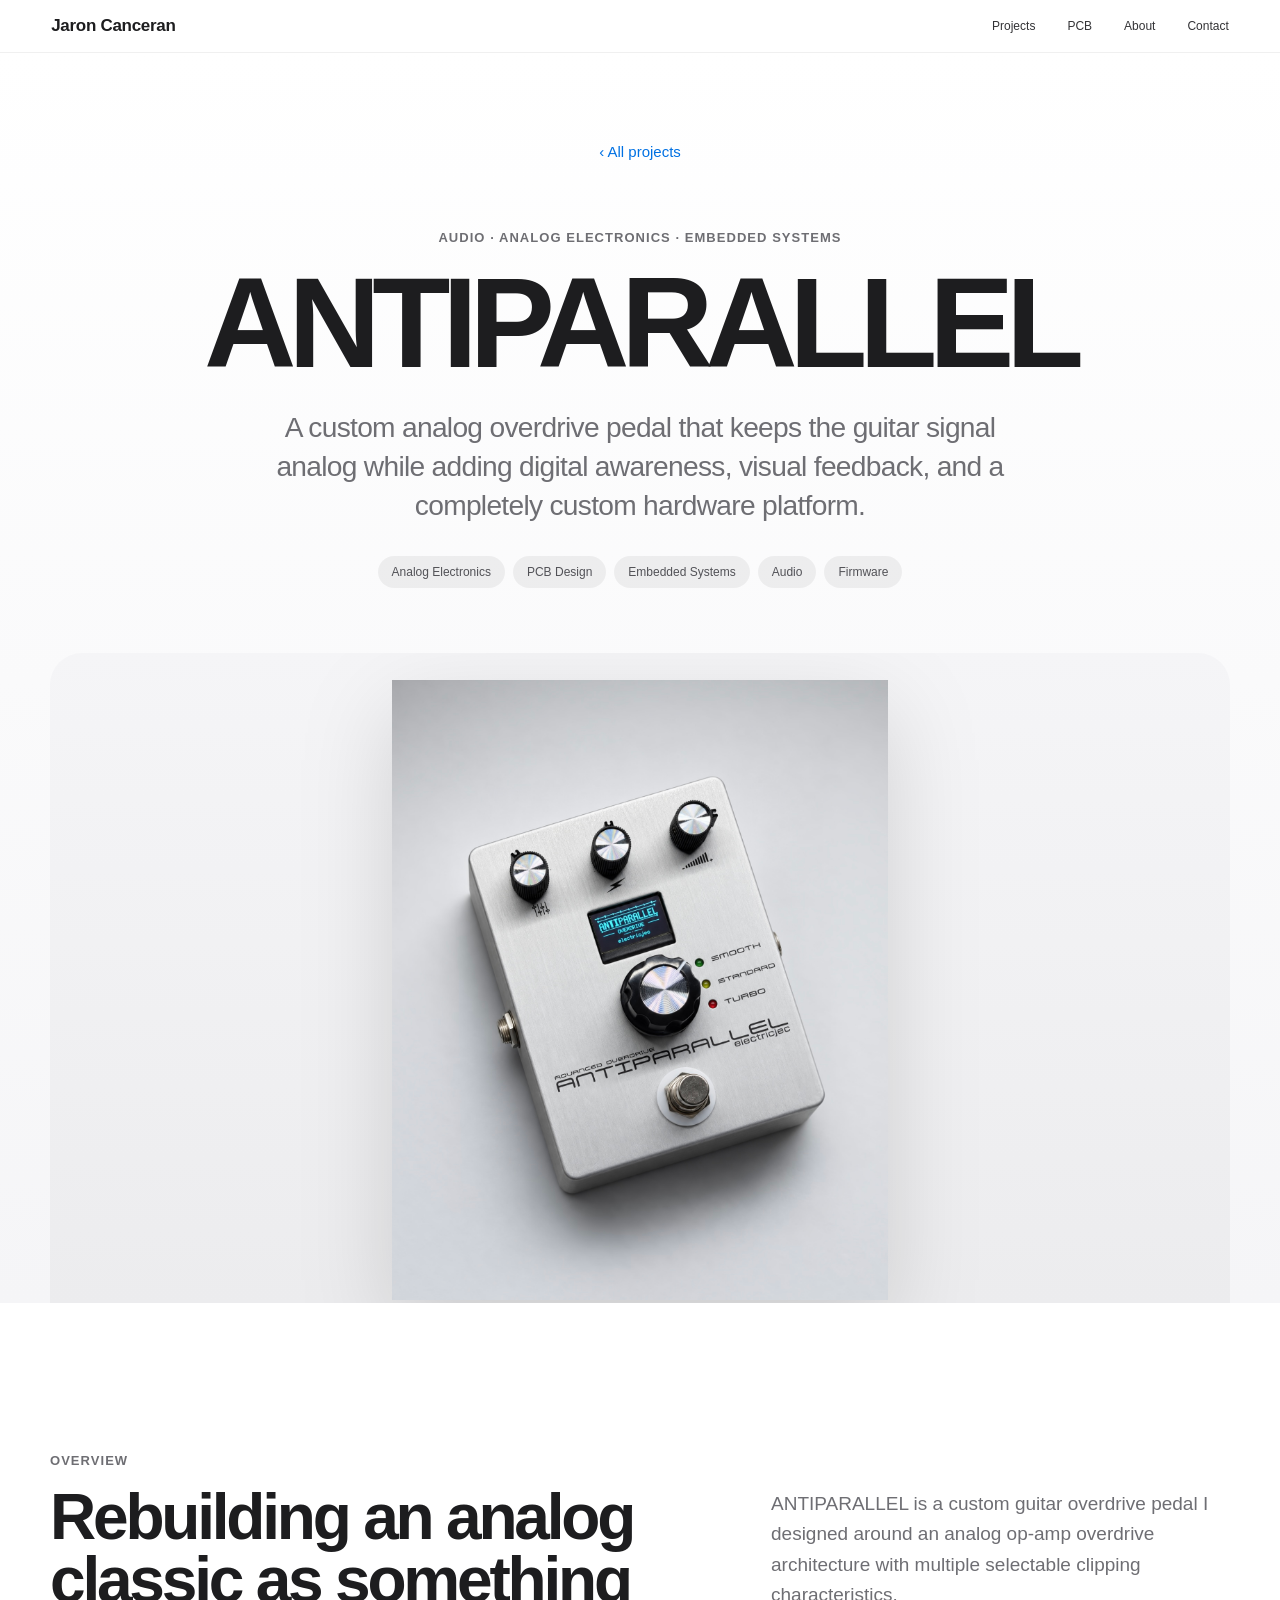
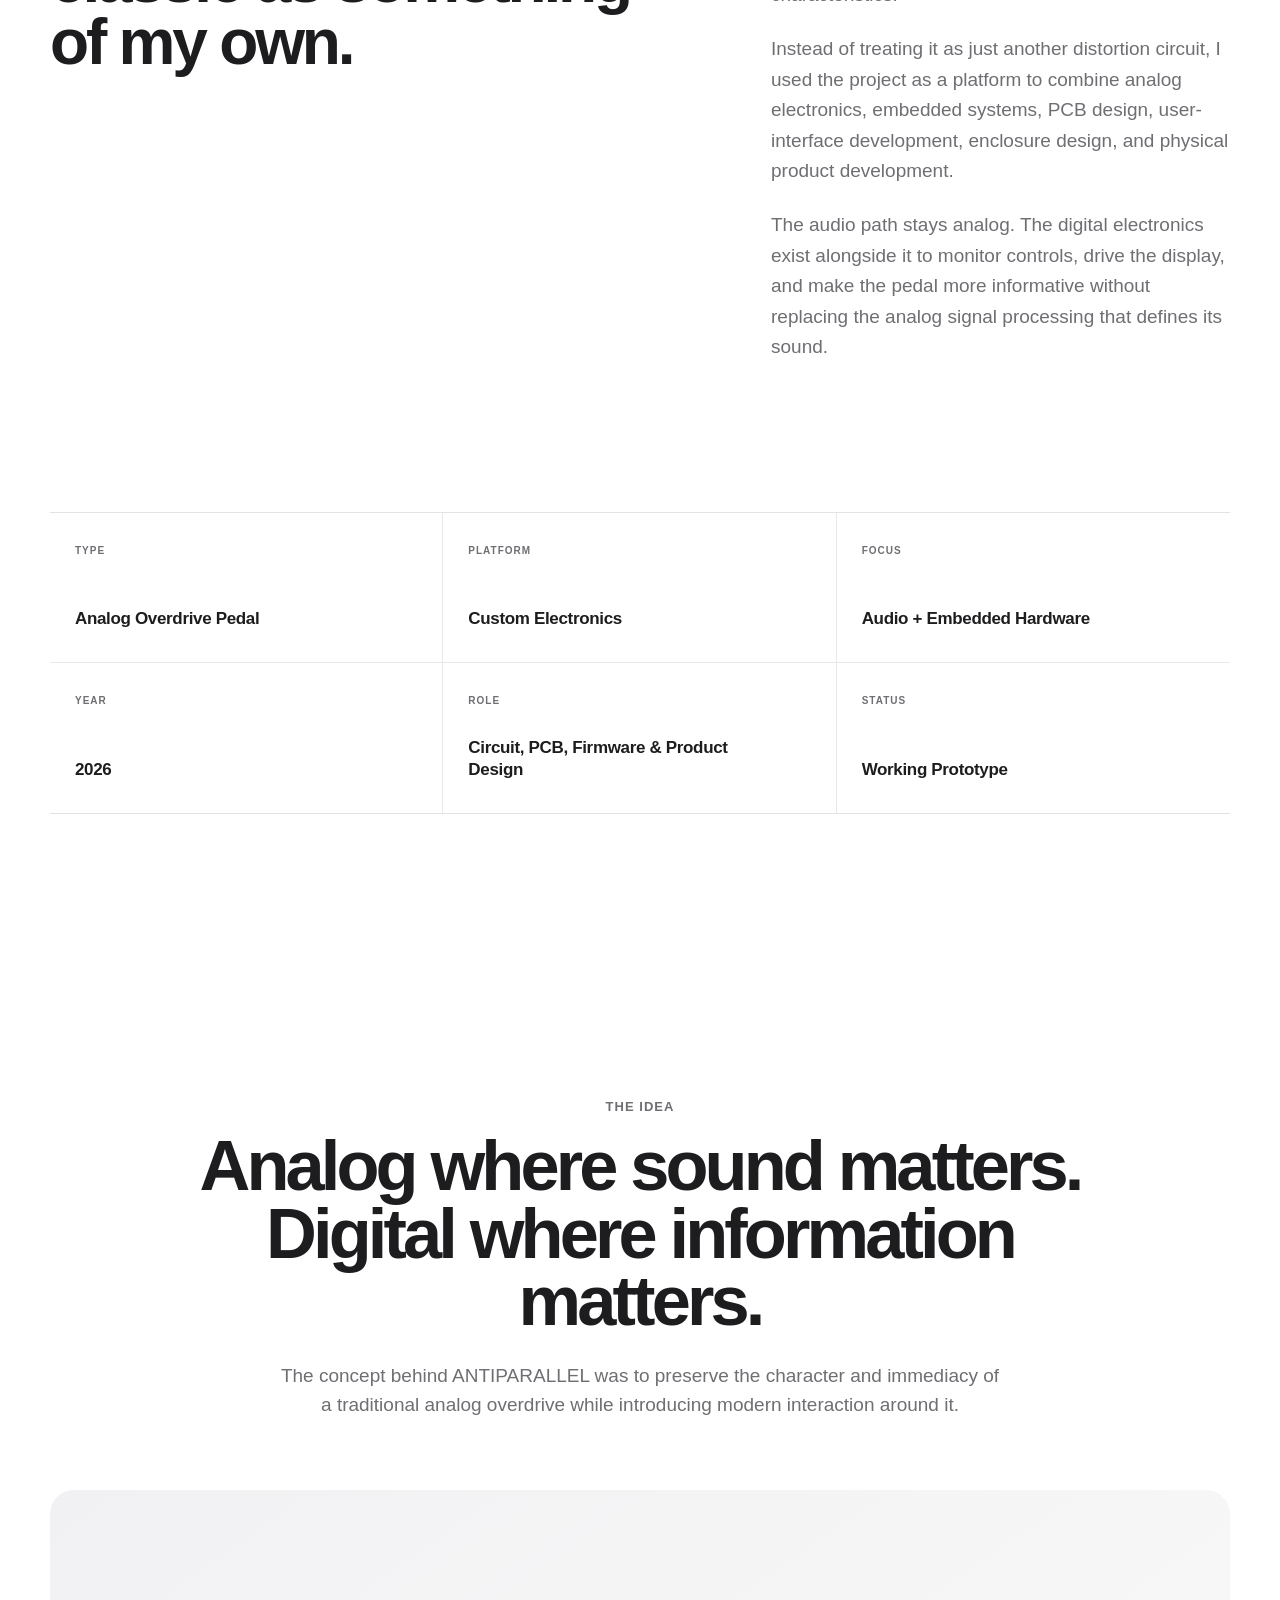
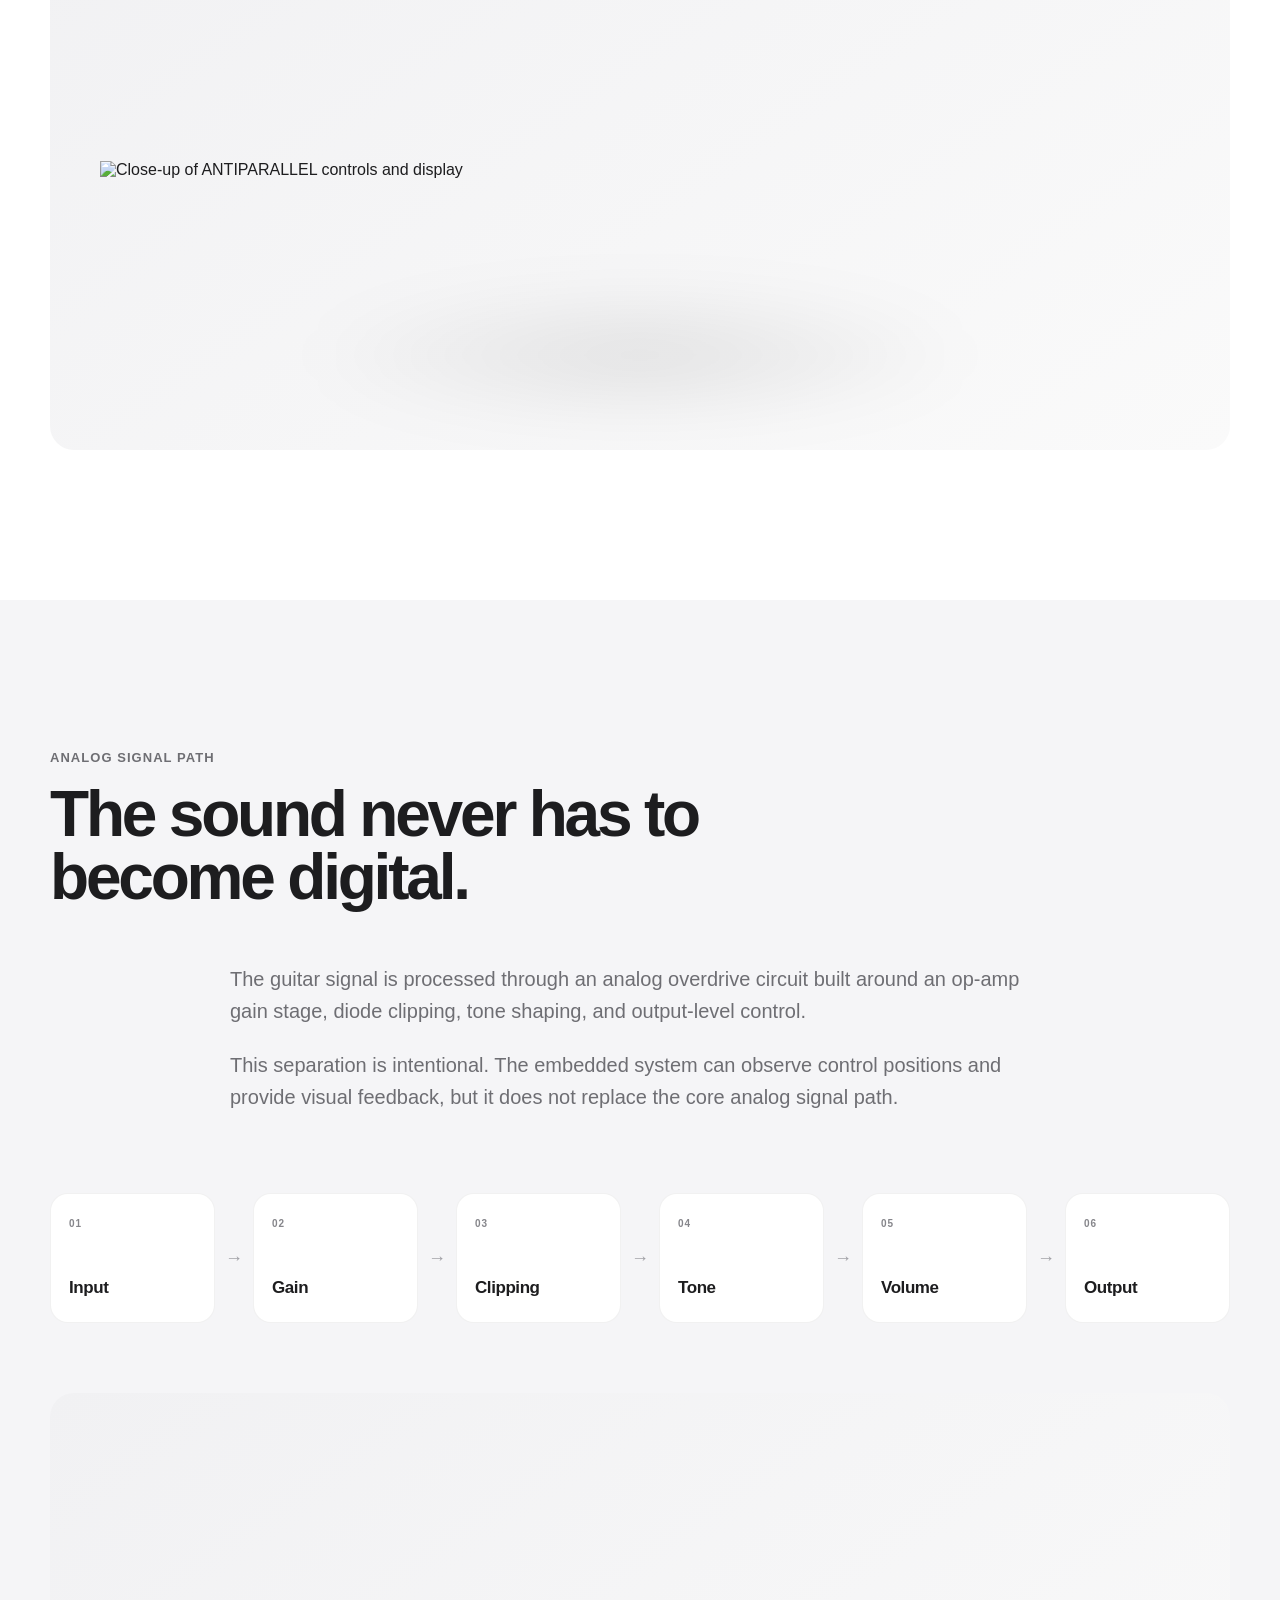
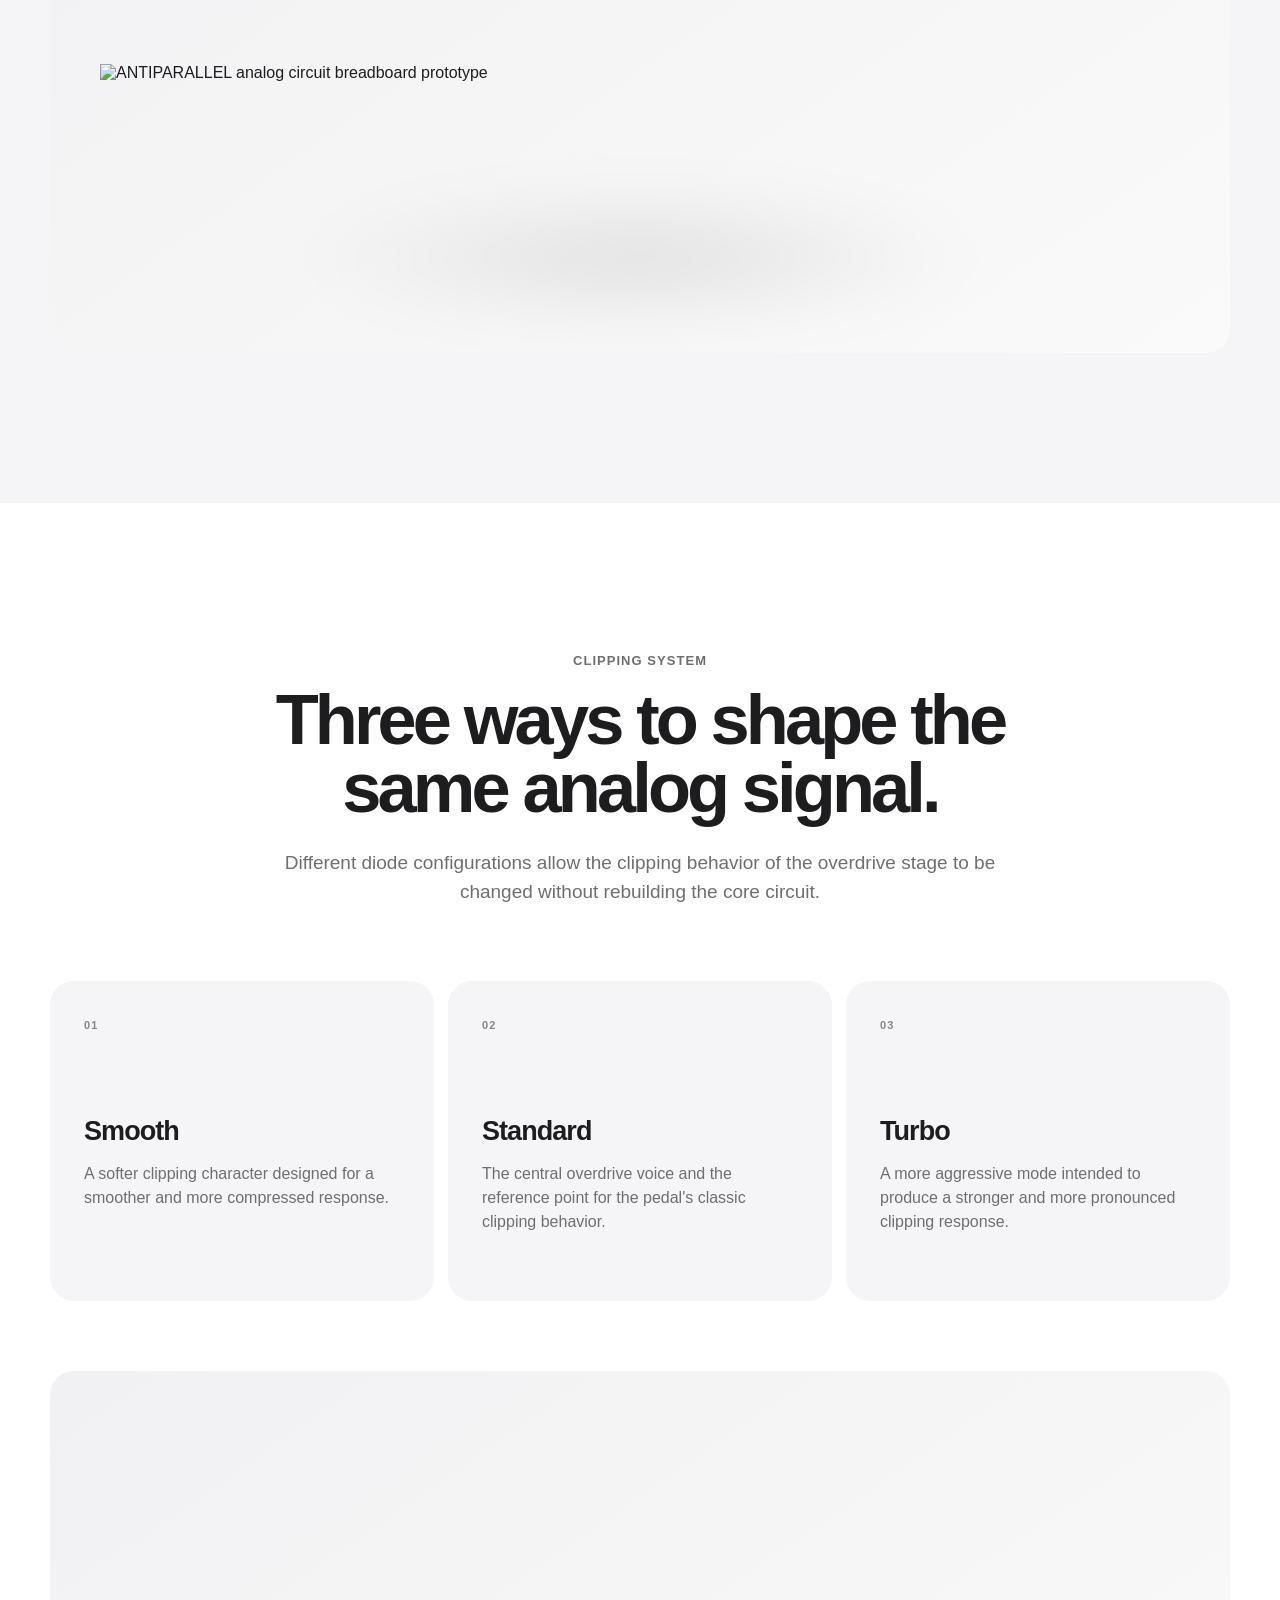
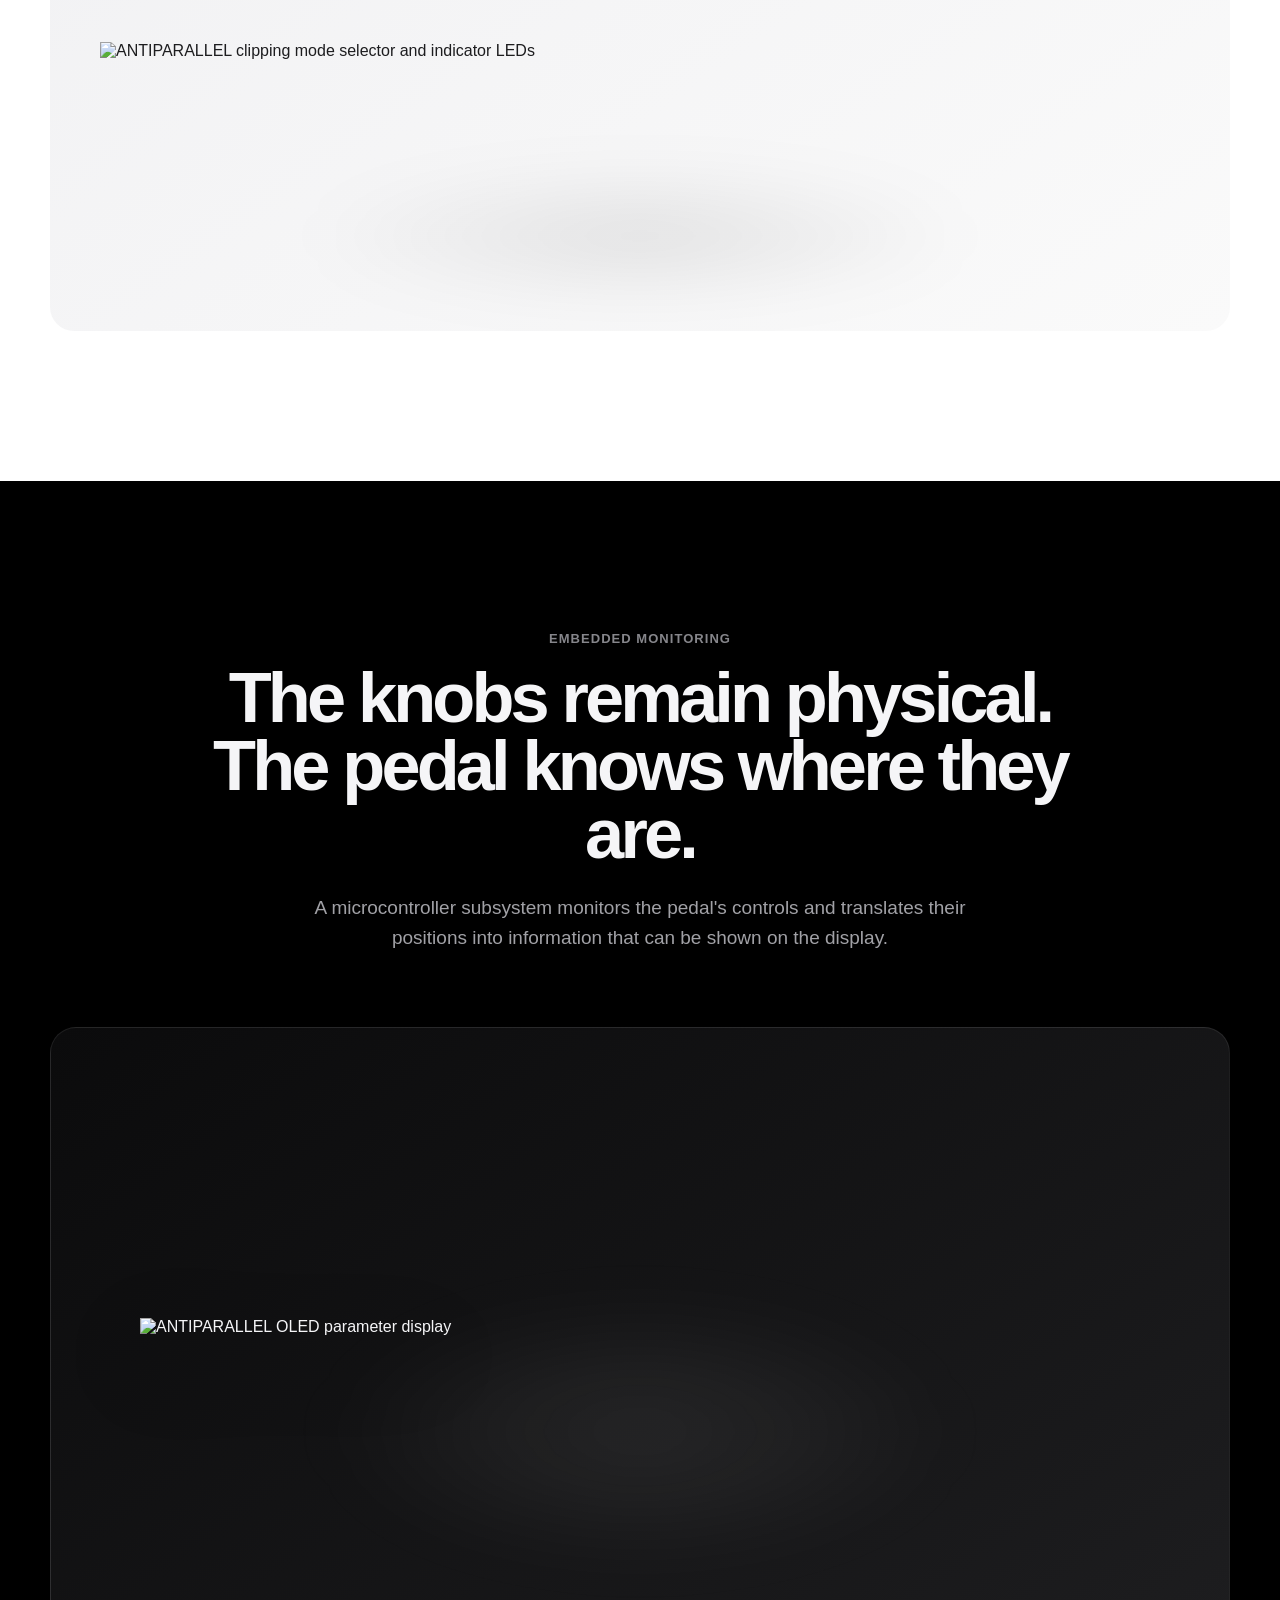
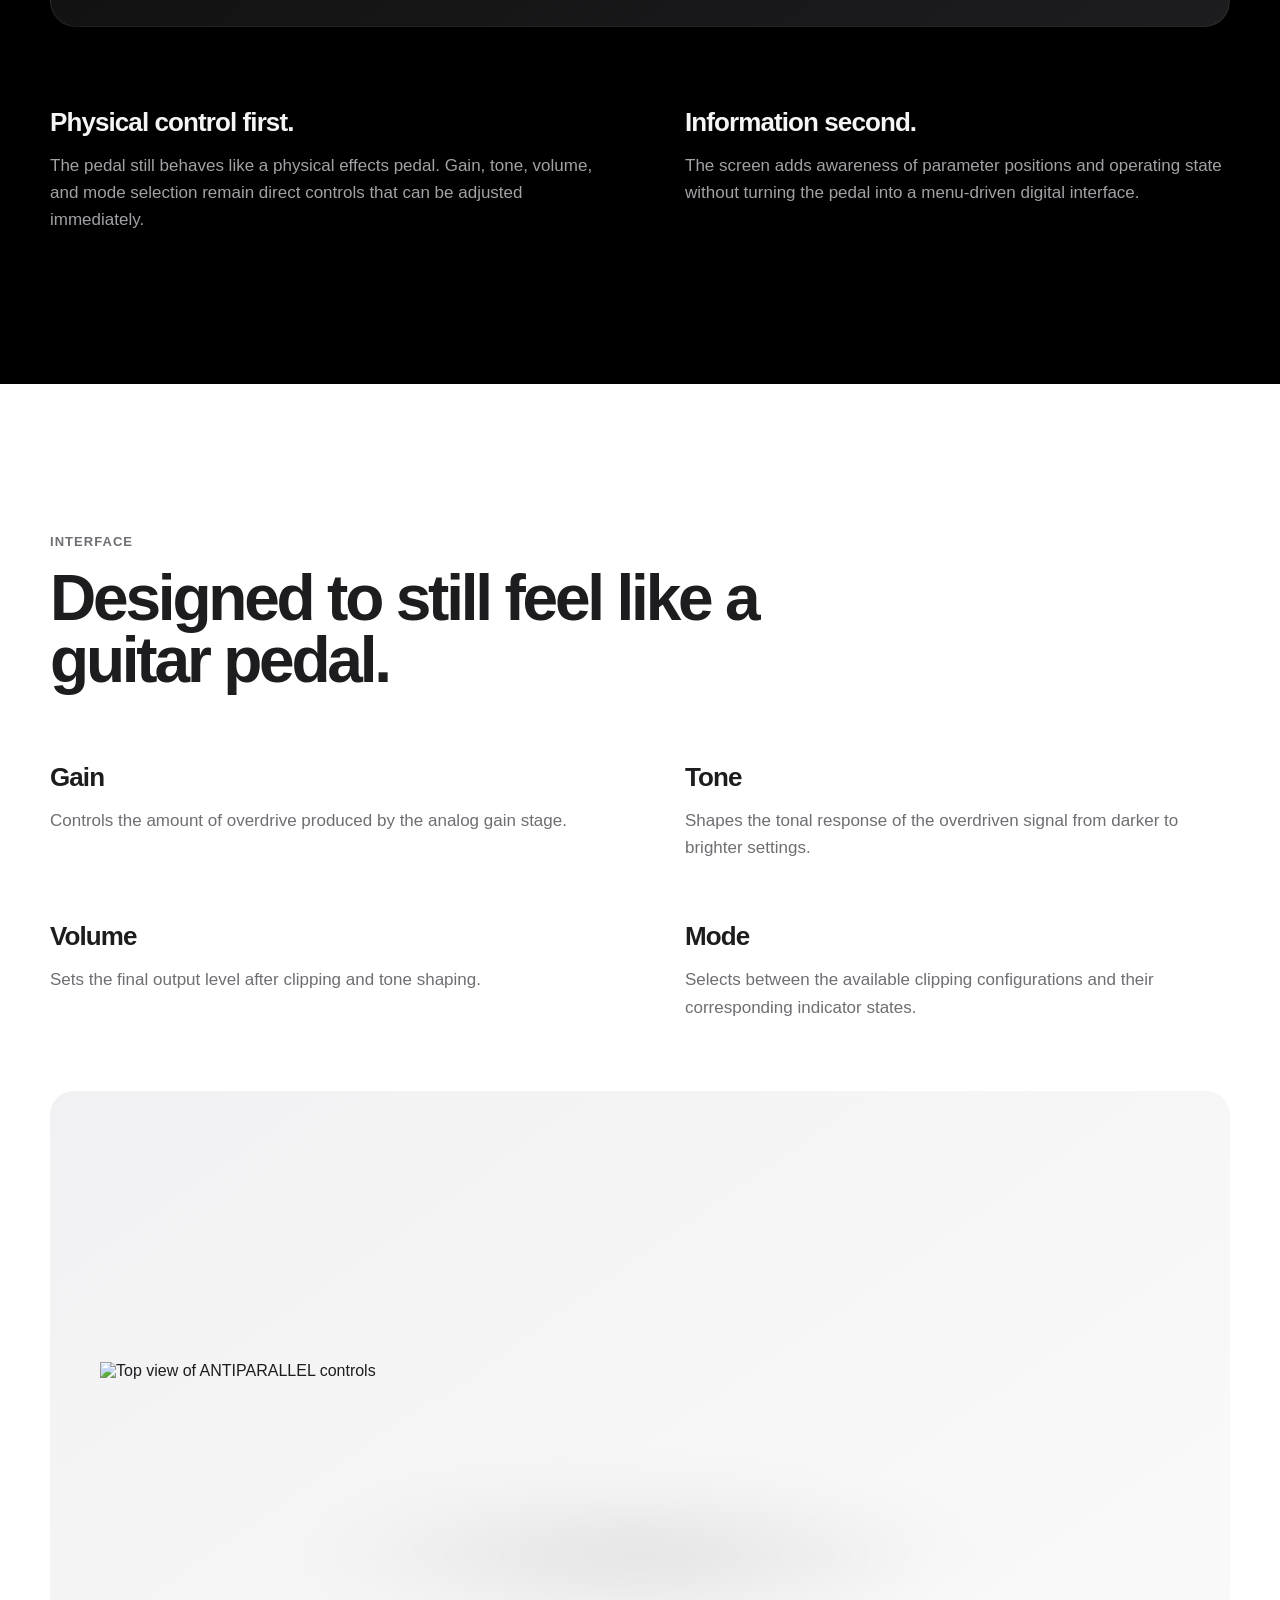
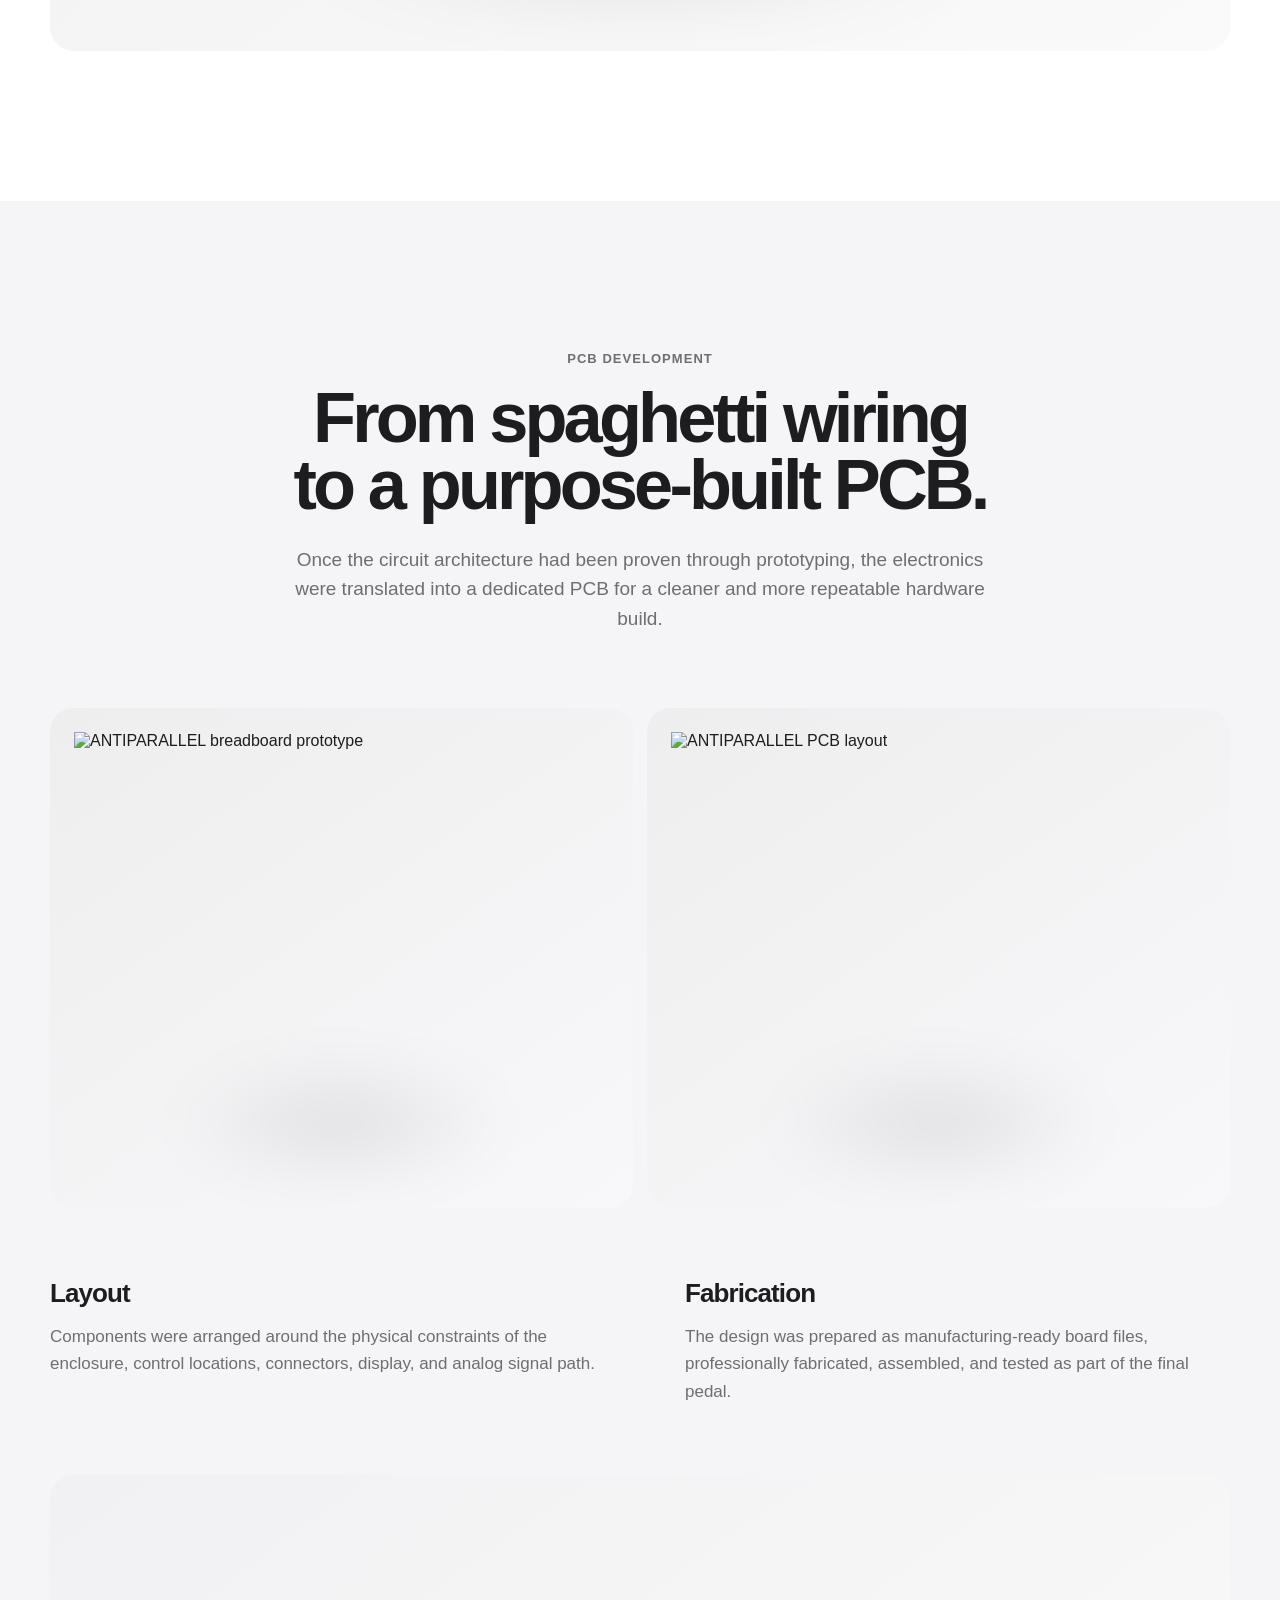
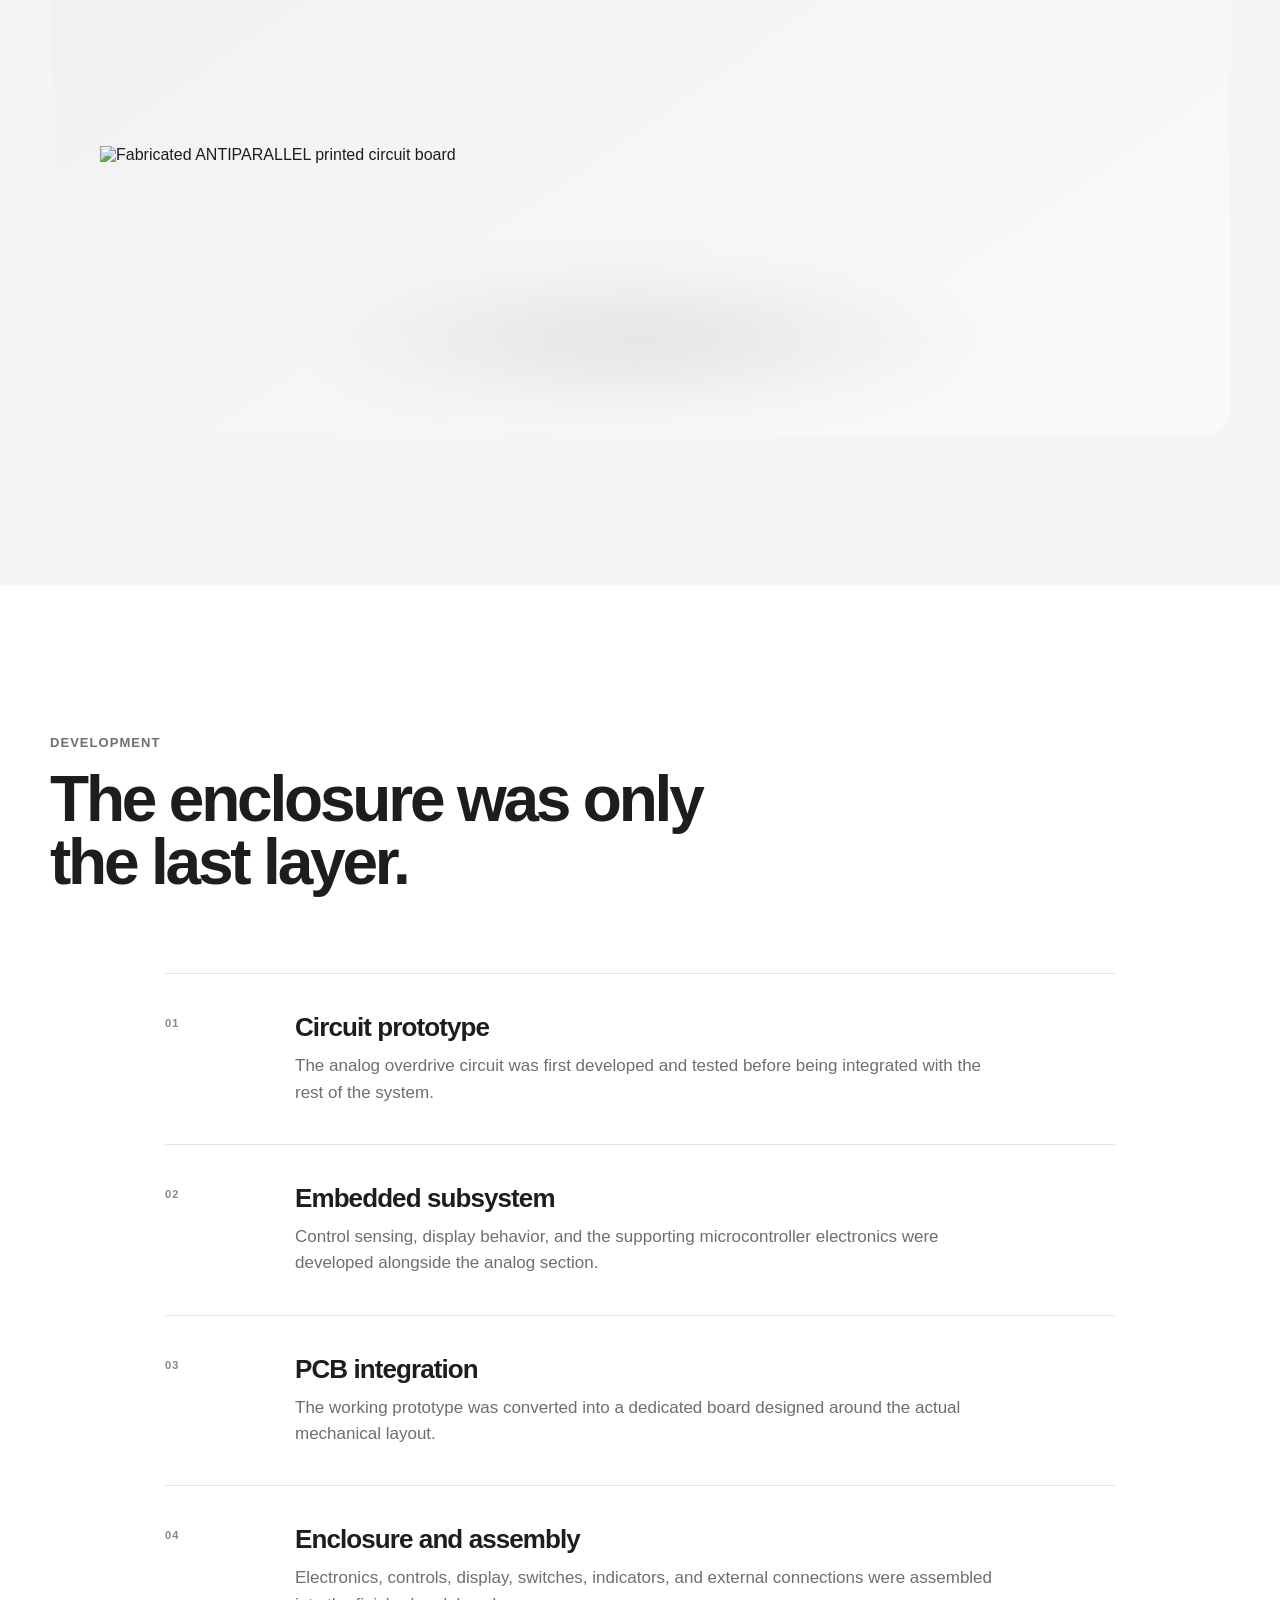
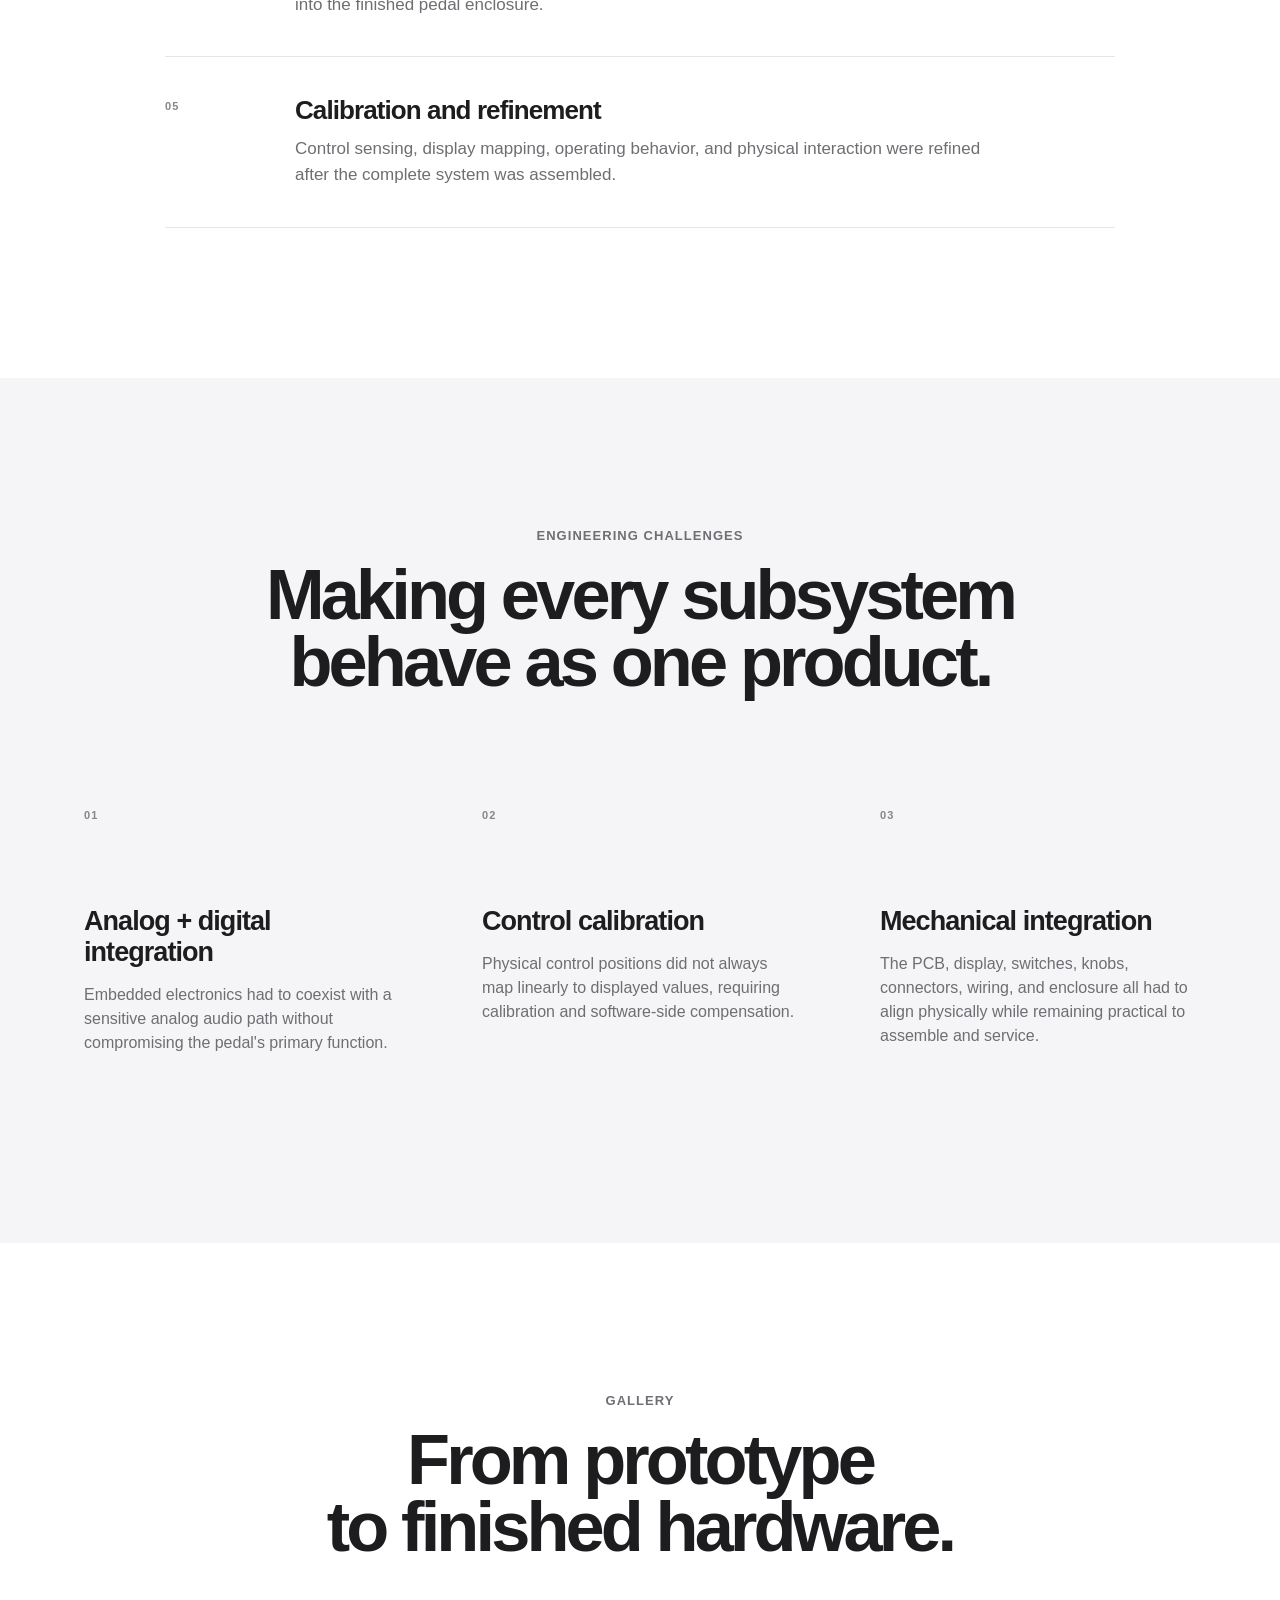
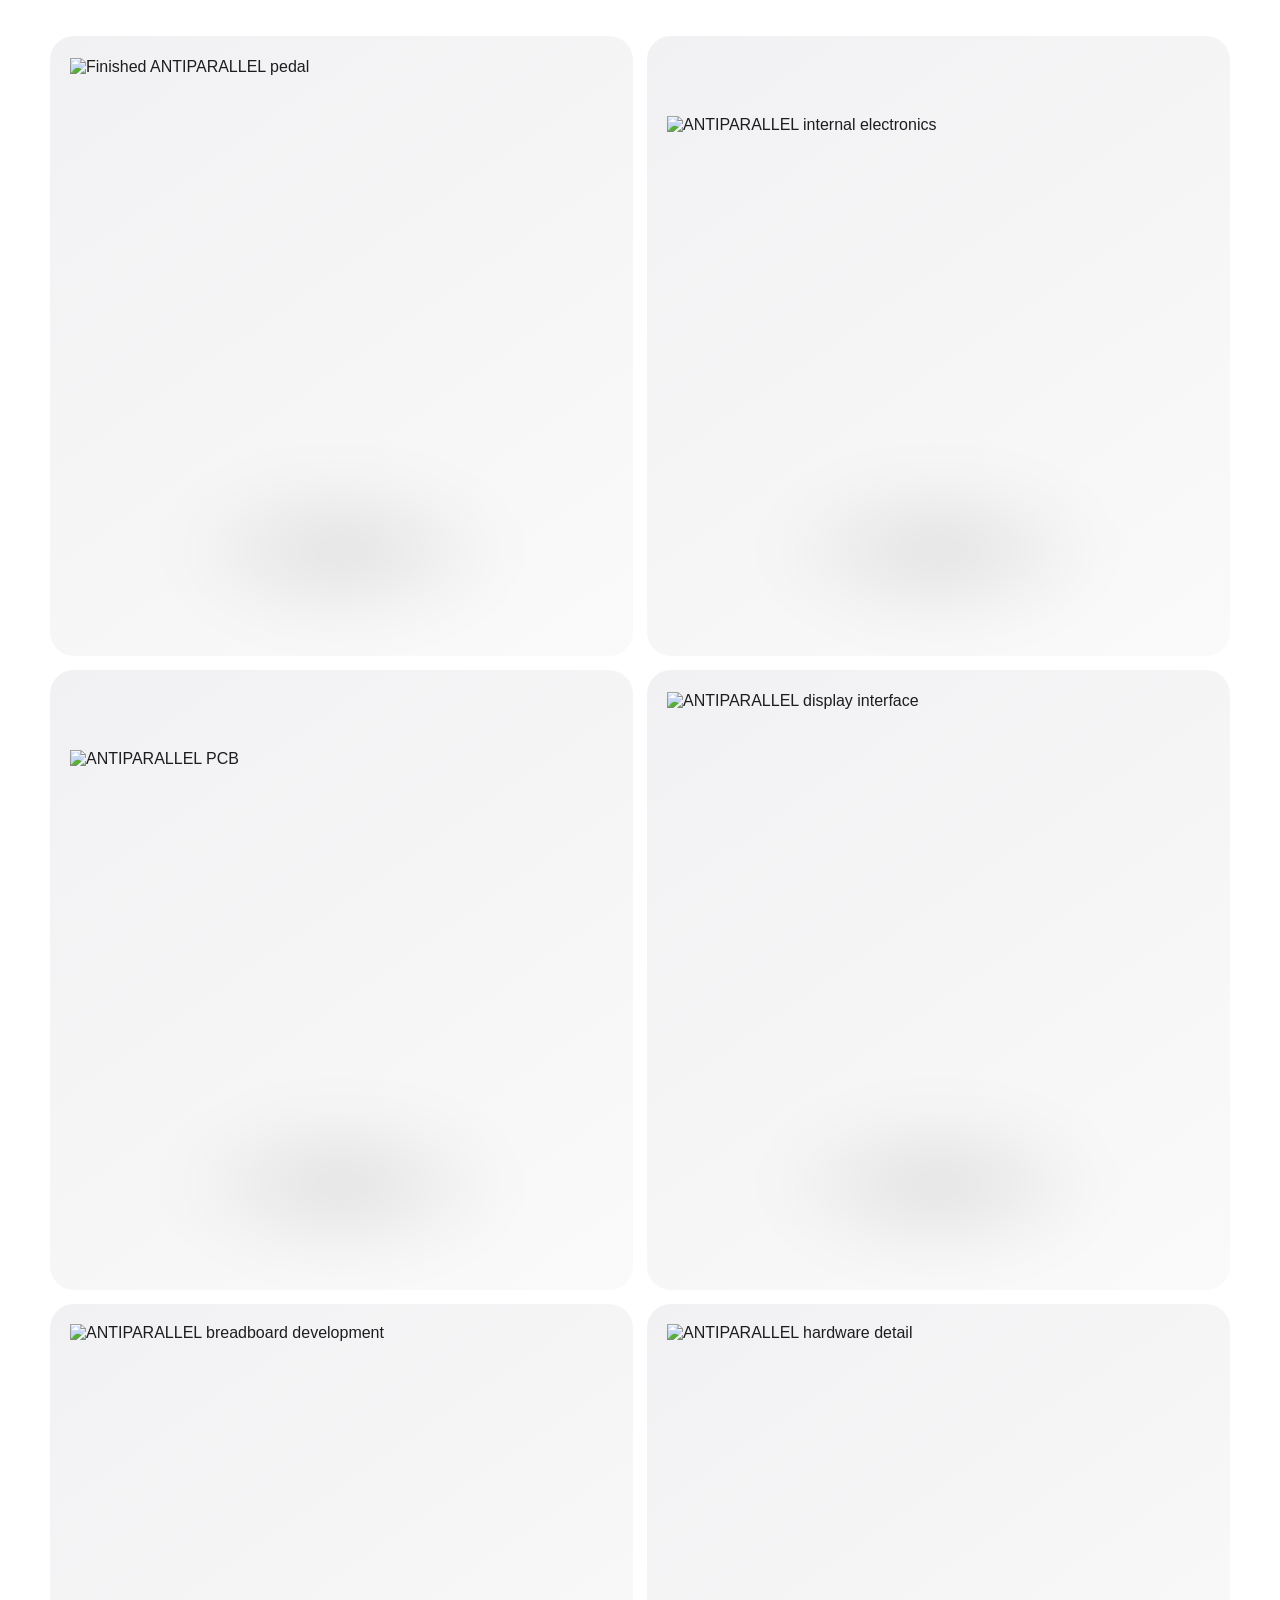
==== projects/antiparallel.html @ a7edd2eb "Clickable projects" ====
<!DOCTYPE html>
<html lang="en">

<head>

    <meta charset="UTF-8">

    <meta
        name="viewport"
        content="width=device-width, initial-scale=1.0"
    >

    <title>
        ANTIPARALLEL | Jaron Canceran
    </title>

    <meta
        name="description"
        content="ANTIPARALLEL is a custom analog overdrive guitar pedal designed and built by Jaron Canceran, combining analog audio circuitry, selectable clipping modes, PCB design, and embedded parameter monitoring."
    >

    <meta
        name="author"
        content="Jaron Canceran"
    >

    <meta
        name="robots"
        content="index, follow"
    >

    <link
        rel="canonical"
        href="https://electricjec.github.io/projects/antiparallel.html"
    >

    <link
        rel="stylesheet"
        href="../style.css"
    >

</head>


<body>


    <!-- =========================
         NAVIGATION
    ========================== -->

    <header class="site-header">

        <nav class="navbar">

            <a
                href="../index.html"
                class="brand"
            >
                Jaron Canceran
            </a>


            <div class="nav-links">

                <a href="../index.html#projects">
                    Projects
                </a>

                <a href="../index.html#pcb">
                    PCB
                </a>

                <a href="../index.html#about">
                    About
                </a>

                <a href="../index.html#contact">
                    Contact
                </a>

            </div>

        </nav>

    </header>



    <main class="project-page">


        <!-- =========================
             PROJECT HERO
        ========================== -->

        <section class="project-detail-hero">

            <div class="project-detail-container">

                <a
                    href="../index.html#projects"
                    class="project-back-link"
                >
                    ‹ All projects
                </a>


                <p class="eyebrow">
                    AUDIO · ANALOG ELECTRONICS · EMBEDDED SYSTEMS
                </p>


                <h1>
                    ANTIPARALLEL
                </h1>


                <p class="project-detail-lead">
                    A custom analog overdrive pedal that keeps
                    the guitar signal analog while adding digital
                    awareness, visual feedback, and a completely
                    custom hardware platform.
                </p>


                <div class="project-detail-tags">

                    <span>
                        Analog Electronics
                    </span>

                    <span>
                        PCB Design
                    </span>

                    <span>
                        Embedded Systems
                    </span>

                    <span>
                        Audio
                    </span>

                    <span>
                        Firmware
                    </span>

                </div>


                <!-- HERO IMAGE -->

                <div class="project-detail-image project-hero-image">

                    <img
                        src="../assets/images/antiparallel1.png"
                        alt="ANTIPARALLEL custom overdrive guitar pedal"
                    >

                </div>

            </div>

        </section>



        <!-- =========================
             OVERVIEW
        ========================== -->

        <section class="project-detail-section">

            <div class="project-detail-container project-intro-grid">


                <div class="project-section-heading">

                    <p class="eyebrow">
                        OVERVIEW
                    </p>

                    <h2>
                        Rebuilding an analog classic
                        as something of my own.
                    </h2>

                </div>


                <div class="project-section-body">

                    <p>
                        ANTIPARALLEL is a custom guitar overdrive
                        pedal I designed around an analog op-amp
                        overdrive architecture with multiple
                        selectable clipping characteristics.
                    </p>

                    <p>
                        Instead of treating it as just another
                        distortion circuit, I used the project as
                        a platform to combine analog electronics,
                        embedded systems, PCB design, user-interface
                        development, enclosure design, and physical
                        product development.
                    </p>

                    <p>
                        The audio path stays analog. The digital
                        electronics exist alongside it to monitor
                        controls, drive the display, and make the
                        pedal more informative without replacing
                        the analog signal processing that defines
                        its sound.
                    </p>

                </div>


            </div>

        </section>



        <!-- =========================
             PROJECT INFORMATION
        ========================== -->

        <section class="project-spec-section">

            <div class="project-detail-container">

                <div class="project-spec-grid">


                    <div class="project-spec-item">

                        <span>
                            TYPE
                        </span>

                        <strong>
                            Analog Overdrive Pedal
                        </strong>

                    </div>


                    <div class="project-spec-item">

                        <span>
                            PLATFORM
                        </span>

                        <strong>
                            Custom Electronics
                        </strong>

                    </div>


                    <div class="project-spec-item">

                        <span>
                            FOCUS
                        </span>

                        <strong>
                            Audio + Embedded Hardware
                        </strong>

                    </div>


                    <div class="project-spec-item">

                        <span>
                            YEAR
                        </span>

                        <strong>
                            2026
                        </strong>

                    </div>


                    <div class="project-spec-item">

                        <span>
                            ROLE
                        </span>

                        <strong>
                            Circuit, PCB, Firmware & Product Design
                        </strong>

                    </div>


                    <div class="project-spec-item">

                        <span>
                            STATUS
                        </span>

                        <strong>
                            Working Prototype
                        </strong>

                    </div>


                </div>

            </div>

        </section>



        <!-- =========================
             THE IDEA
        ========================== -->

        <section class="project-detail-section">

            <div class="project-detail-container">

                <div class="project-centered-heading">

                    <p class="eyebrow">
                        THE IDEA
                    </p>

                    <h2>
                        Analog where sound matters.<br>
                        Digital where information matters.
                    </h2>

                    <p>
                        The concept behind ANTIPARALLEL was to preserve
                        the character and immediacy of a traditional
                        analog overdrive while introducing modern
                        interaction around it.
                    </p>

                </div>


                <div class="project-detail-image project-wide-image">

                    <img
                        src="../assets/images/antiparallel-closeup.png"
                        alt="Close-up of ANTIPARALLEL controls and display"
                    >

                </div>

            </div>

        </section>



        <!-- =========================
             ANALOG SIGNAL PATH
        ========================== -->

        <section class="project-detail-section project-light-section">

            <div class="project-detail-container">

                <div class="project-section-heading">

                    <p class="eyebrow">
                        ANALOG SIGNAL PATH
                    </p>

                    <h2>
                        The sound never has to become digital.
                    </h2>

                </div>


                <div class="project-large-copy">

                    <p>
                        The guitar signal is processed through an
                        analog overdrive circuit built around an
                        op-amp gain stage, diode clipping, tone
                        shaping, and output-level control.
                    </p>

                    <p>
                        This separation is intentional. The embedded
                        system can observe control positions and
                        provide visual feedback, but it does not
                        replace the core analog signal path.
                    </p>

                </div>


                <div class="signal-flow">

                    <div class="signal-node">
                        <span>01</span>
                        <strong>Input</strong>
                    </div>

                    <div class="signal-arrow">
                        →
                    </div>

                    <div class="signal-node">
                        <span>02</span>
                        <strong>Gain</strong>
                    </div>

                    <div class="signal-arrow">
                        →
                    </div>

                    <div class="signal-node">
                        <span>03</span>
                        <strong>Clipping</strong>
                    </div>

                    <div class="signal-arrow">
                        →
                    </div>

                    <div class="signal-node">
                        <span>04</span>
                        <strong>Tone</strong>
                    </div>

                    <div class="signal-arrow">
                        →
                    </div>

                    <div class="signal-node">
                        <span>05</span>
                        <strong>Volume</strong>
                    </div>

                    <div class="signal-arrow">
                        →
                    </div>

                    <div class="signal-node">
                        <span>06</span>
                        <strong>Output</strong>
                    </div>

                </div>


                <div class="project-detail-image project-wide-image">

                    <img
                        src="../assets/images/antiparallel-breadboard.png"
                        alt="ANTIPARALLEL analog circuit breadboard prototype"
                    >

                </div>

            </div>

        </section>



        <!-- =========================
             CLIPPING MODES
        ========================== -->

        <section class="project-detail-section">

            <div class="project-detail-container">

                <div class="project-centered-heading">

                    <p class="eyebrow">
                        CLIPPING SYSTEM
                    </p>

                    <h2>
                        Three ways to shape
                        the same analog signal.
                    </h2>

                    <p>
                        Different diode configurations allow the
                        clipping behavior of the overdrive stage
                        to be changed without rebuilding the core
                        circuit.
                    </p>

                </div>


                <div class="project-three-column">


                    <div class="project-feature-card">

                        <span class="feature-number">
                            01
                        </span>

                        <h3>
                            Smooth
                        </h3>

                        <p>
                            A softer clipping character designed
                            for a smoother and more compressed
                            response.
                        </p>

                    </div>


                    <div class="project-feature-card">

                        <span class="feature-number">
                            02
                        </span>

                        <h3>
                            Standard
                        </h3>

                        <p>
                            The central overdrive voice and the
                            reference point for the pedal's
                            classic clipping behavior.
                        </p>

                    </div>


                    <div class="project-feature-card">

                        <span class="feature-number">
                            03
                        </span>

                        <h3>
                            Turbo
                        </h3>

                        <p>
                            A more aggressive mode intended to
                            produce a stronger and more pronounced
                            clipping response.
                        </p>

                    </div>


                </div>


                <div class="project-detail-image project-wide-image">

                    <img
                        src="../assets/images/antiparallel-clipping.png"
                        alt="ANTIPARALLEL clipping mode selector and indicator LEDs"
                    >

                </div>

            </div>

        </section>



        <!-- =========================
             DIGITAL MONITORING
        ========================== -->

        <section class="project-detail-section project-dark-section">

            <div class="project-detail-container">

                <div class="project-centered-heading">

                    <p class="eyebrow">
                        EMBEDDED MONITORING
                    </p>

                    <h2>
                        The knobs remain physical.<br>
                        The pedal knows where they are.
                    </h2>

                    <p>
                        A microcontroller subsystem monitors the
                        pedal's controls and translates their
                        positions into information that can be
                        shown on the display.
                    </p>

                </div>


                <div class="project-detail-image project-dark-image">

                    <img
                        src="../assets/images/antiparallel-display.png"
                        alt="ANTIPARALLEL OLED parameter display"
                    >

                </div>


                <div class="project-two-column-copy">


                    <div>

                        <h3>
                            Physical control first.
                        </h3>

                        <p>
                            The pedal still behaves like a physical
                            effects pedal. Gain, tone, volume, and
                            mode selection remain direct controls
                            that can be adjusted immediately.
                        </p>

                    </div>


                    <div>

                        <h3>
                            Information second.
                        </h3>

                        <p>
                            The screen adds awareness of parameter
                            positions and operating state without
                            turning the pedal into a menu-driven
                            digital interface.
                        </p>

                    </div>


                </div>

            </div>

        </section>



        <!-- =========================
             CONTROL INTERFACE
        ========================== -->

        <section class="project-detail-section">

            <div class="project-detail-container">

                <div class="project-section-heading">

                    <p class="eyebrow">
                        INTERFACE
                    </p>

                    <h2>
                        Designed to still feel
                        like a guitar pedal.
                    </h2>

                </div>


                <div class="project-two-column-copy">


                    <div>

                        <h3>
                            Gain
                        </h3>

                        <p>
                            Controls the amount of overdrive
                            produced by the analog gain stage.
                        </p>

                    </div>


                    <div>

                        <h3>
                            Tone
                        </h3>

                        <p>
                            Shapes the tonal response of the
                            overdriven signal from darker to
                            brighter settings.
                        </p>

                    </div>


                    <div>

                        <h3>
                            Volume
                        </h3>

                        <p>
                            Sets the final output level after
                            clipping and tone shaping.
                        </p>

                    </div>


                    <div>

                        <h3>
                            Mode
                        </h3>

                        <p>
                            Selects between the available clipping
                            configurations and their corresponding
                            indicator states.
                        </p>

                    </div>


                </div>


                <div class="project-detail-image project-wide-image">

                    <img
                        src="../assets/images/antiparallel-top.png"
                        alt="Top view of ANTIPARALLEL controls"
                    >

                </div>

            </div>

        </section>



        <!-- =========================
             PCB DEVELOPMENT
        ========================== -->

        <section class="project-detail-section project-light-section">

            <div class="project-detail-container">

                <div class="project-centered-heading">

                    <p class="eyebrow">
                        PCB DEVELOPMENT
                    </p>

                    <h2>
                        From spaghetti wiring<br>
                        to a purpose-built PCB.
                    </h2>

                    <p>
                        Once the circuit architecture had been
                        proven through prototyping, the electronics
                        were translated into a dedicated PCB for a
                        cleaner and more repeatable hardware build.
                    </p>

                </div>


                <div class="project-two-image-grid">


                    <div class="project-detail-image project-grid-image">

                        <img
                            src="../assets/images/antiparallel-breadboard.png"
                            alt="ANTIPARALLEL breadboard prototype"
                        >

                    </div>


                    <div class="project-detail-image project-grid-image">

                        <img
                            src="../assets/images/antiparallel-pcb-layout.png"
                            alt="ANTIPARALLEL PCB layout"
                        >

                    </div>


                </div>


                <div class="project-two-column-copy">


                    <div>

                        <h3>
                            Layout
                        </h3>

                        <p>
                            Components were arranged around the
                            physical constraints of the enclosure,
                            control locations, connectors, display,
                            and analog signal path.
                        </p>

                    </div>


                    <div>

                        <h3>
                            Fabrication
                        </h3>

                        <p>
                            The design was prepared as
                            manufacturing-ready board files,
                            professionally fabricated, assembled,
                            and tested as part of the final pedal.
                        </p>

                    </div>


                </div>


                <div class="project-detail-image project-wide-image">

                    <img
                        src="../assets/images/antiparallel-pcb.png"
                        alt="Fabricated ANTIPARALLEL printed circuit board"
                    >

                </div>

            </div>

        </section>



        <!-- =========================
             DEVELOPMENT
        ========================== -->

        <section class="project-detail-section">

            <div class="project-detail-container">

                <div class="project-section-heading">

                    <p class="eyebrow">
                        DEVELOPMENT
                    </p>

                    <h2>
                        The enclosure was only
                        the last layer.
                    </h2>

                </div>


                <div class="project-development-list">


                    <div class="development-step">

                        <span>
                            01
                        </span>

                        <div>

                            <h3>
                                Circuit prototype
                            </h3>

                            <p>
                                The analog overdrive circuit was
                                first developed and tested before
                                being integrated with the rest of
                                the system.
                            </p>

                        </div>

                    </div>


                    <div class="development-step">

                        <span>
                            02
                        </span>

                        <div>

                            <h3>
                                Embedded subsystem
                            </h3>

                            <p>
                                Control sensing, display behavior,
                                and the supporting microcontroller
                                electronics were developed alongside
                                the analog section.
                            </p>

                        </div>

                    </div>


                    <div class="development-step">

                        <span>
                            03
                        </span>

                        <div>

                            <h3>
                                PCB integration
                            </h3>

                            <p>
                                The working prototype was converted
                                into a dedicated board designed around
                                the actual mechanical layout.
                            </p>

                        </div>

                    </div>


                    <div class="development-step">

                        <span>
                            04
                        </span>

                        <div>

                            <h3>
                                Enclosure and assembly
                            </h3>

                            <p>
                                Electronics, controls, display,
                                switches, indicators, and external
                                connections were assembled into the
                                finished pedal enclosure.
                            </p>

                        </div>

                    </div>


                    <div class="development-step">

                        <span>
                            05
                        </span>

                        <div>

                            <h3>
                                Calibration and refinement
                            </h3>

                            <p>
                                Control sensing, display mapping,
                                operating behavior, and physical
                                interaction were refined after the
                                complete system was assembled.
                            </p>

                        </div>

                    </div>


                </div>

            </div>

        </section>



        <!-- =========================
             CHALLENGES
        ========================== -->

        <section class="project-detail-section project-light-section">

            <div class="project-detail-container">

                <div class="project-centered-heading">

                    <p class="eyebrow">
                        ENGINEERING CHALLENGES
                    </p>

                    <h2>
                        Making every subsystem
                        behave as one product.
                    </h2>

                </div>


                <div class="project-three-column">


                    <div class="project-feature-card">

                        <span class="feature-number">
                            01
                        </span>

                        <h3>
                            Analog + digital integration
                        </h3>

                        <p>
                            Embedded electronics had to coexist
                            with a sensitive analog audio path
                            without compromising the pedal's
                            primary function.
                        </p>

                    </div>


                    <div class="project-feature-card">

                        <span class="feature-number">
                            02
                        </span>

                        <h3>
                            Control calibration
                        </h3>

                        <p>
                            Physical control positions did not
                            always map linearly to displayed values,
                            requiring calibration and software-side
                            compensation.
                        </p>

                    </div>


                    <div class="project-feature-card">

                        <span class="feature-number">
                            03
                        </span>

                        <h3>
                            Mechanical integration
                        </h3>

                        <p>
                            The PCB, display, switches, knobs,
                            connectors, wiring, and enclosure all
                            had to align physically while remaining
                            practical to assemble and service.
                        </p>

                    </div>


                </div>

            </div>

        </section>



        <!-- =========================
             GALLERY
        ========================== -->

        <section class="project-detail-section">

            <div class="project-detail-container">

                <div class="project-centered-heading">

                    <p class="eyebrow">
                        GALLERY
                    </p>

                    <h2>
                        From prototype<br>
                        to finished hardware.
                    </h2>

                </div>


                <div class="project-gallery-grid">


                    <div class="project-detail-image project-gallery-image">

                        <img
                            src="../assets/images/antiparallel-hero.png"
                            alt="Finished ANTIPARALLEL pedal"
                        >

                    </div>


                    <div class="project-detail-image project-gallery-image">

                        <img
                            src="../assets/images/antiparallel-internal.png"
                            alt="ANTIPARALLEL internal electronics"
                        >

                    </div>


                    <div class="project-detail-image project-gallery-image">

                        <img
                            src="../assets/images/antiparallel-pcb.png"
                            alt="ANTIPARALLEL PCB"
                        >

                    </div>


                    <div class="project-detail-image project-gallery-image">

                        <img
                            src="../assets/images/antiparallel-display.png"
                            alt="ANTIPARALLEL display interface"
                        >

                    </div>


                    <div class="project-detail-image project-gallery-image">

                        <img
                            src="../assets/images/antiparallel-breadboard.png"
                            alt="ANTIPARALLEL breadboard development"
                        >

                    </div>


                    <div class="project-detail-image project-gallery-image">

                        <img
                            src="../assets/images/antiparallel-detail.png"
                            alt="ANTIPARALLEL hardware detail"
                        >

                    </div>


                </div>

            </div>

        </section>



        <!-- =========================
             WHAT I LEARNED
        ========================== -->

        <section class="project-learning-section">

            <div class="project-detail-container">

                <p class="eyebrow">
                    WHAT I LEARNED
                </p>

                <h2>
                    A circuit can work.<br>
                    A product has to work together.
                </h2>

                <p class="project-learning-copy">
                    ANTIPARALLEL taught me that building hardware
                    goes far beyond getting an individual circuit
                    to function. Analog electronics, firmware,
                    PCB layout, mechanical constraints, calibration,
                    user interaction, and assembly decisions all
                    affect the final result.
                </p>

                <p class="project-learning-copy">
                    It became one of the projects that pushed me
                    from simply prototyping circuits toward thinking
                    about complete physical products.
                </p>

            </div>

        </section>



        <!-- =========================
             NEXT PROJECT
        ========================== -->

        <section class="next-project-section">

            <div class="project-detail-container">

                <p class="eyebrow">
                    NEXT PROJECT
                </p>

                <a
                    href="coshe.html"
                    class="next-project-link"
                >

                    <span>
                        coshē PocketReader
                    </span>

                    <strong>
                        Reading, without distractions.
                    </strong>

                    <span class="next-project-arrow">
                        →
                    </span>

                </a>

            </div>

        </section>


    </main>



    <!-- =========================
         FOOTER
    ========================== -->

    <footer>

        <span>
            © 2026 Jaron Christopher Canceran
        </span>

        <span>
            Computer Engineering · Hardware · Embedded Systems
        </span>

    </footer>


    <script src="../script.js"></script>

</body>

</html>
---- style.css ----
/* ==================================================
   DESIGN SYSTEM
================================================== */

:root {
    --white: #ffffff;
    --page: #f5f5f7;

    --text: #1d1d1f;
    --secondary: #6e6e73;

    --blue: #0071e3;
    --blue-hover: #0077ed;

    --dark: #000000;

    --radius-large: 30px;
    --radius-medium: 22px;

    --max-width: 1440px;
}


/* ==================================================
   RESET
================================================== */

* {
    box-sizing: border-box;
}

html {
    scroll-behavior: smooth;
}

body {
    margin: 0;

    background: var(--white);
    color: var(--text);

    font-family:
        -apple-system,
        BlinkMacSystemFont,
        "SF Pro Display",
        "SF Pro Text",
        "Segoe UI",
        Helvetica,
        Arial,
        sans-serif;

    -webkit-font-smoothing: antialiased;
    text-rendering: optimizeLegibility;
}

img {
    display: block;
    max-width: 100%;
}

a {
    color: inherit;
    text-decoration: none;
}

h1,
h2,
h3,
p {
    margin-top: 0;
}


/* ==================================================
   NAVIGATION
================================================== */

.site-header {
    position: sticky;
    top: 0;

    z-index: 1000;

    background: rgba(255, 255, 255, 0.78);

    backdrop-filter:
        saturate(180%)
        blur(20px);

    -webkit-backdrop-filter:
        saturate(180%)
        blur(20px);

    border-bottom:
        1px solid
        rgba(0, 0, 0, 0.06);
}

.navbar {
    width: min(92%, 1200px);
    height: 52px;

    margin: auto;

    display: flex;
    align-items: center;
    justify-content: space-between;
}

.brand {
    font-size: 17px;
    font-weight: 600;

    letter-spacing: -0.3px;
}

.nav-links {
    display: flex;

    gap: 32px;
}

.nav-links a {
    color: #333336;

    font-size: 12px;

    transition: opacity 0.2s ease;
}

.nav-links a:hover {
    opacity: 0.55;
}


/* ==================================================
   GENERAL
================================================== */

.eyebrow {
    margin-bottom: 18px;

    color: var(--secondary);

    font-size: 13px;
    font-weight: 600;

    letter-spacing: 0.08em;

    text-transform: uppercase;
}


/* ==================================================
   HERO
================================================== */

.hero {
    position: relative;

    overflow: hidden;

    padding:
        110px
        6vw
        0;

    text-align: center;

    background:
        linear-gradient(
            180deg,
            #ffffff 0%,
            #f8f8fa 100%
        );
}

.hero-copy {
    position: relative;

    z-index: 2;

    max-width: 1050px;

    margin: auto;
}

.hero h1 {
    margin-bottom: 28px;

    font-size:
        clamp(
            60px,
            7vw,
            112px
        );

    font-weight: 600;

    line-height: 0.94;

    letter-spacing: -0.055em;
}

.hero-subtitle {
    max-width: 720px;

    margin:
        0
        auto
        35px;

    color: var(--secondary);

    font-size:
        clamp(
            19px,
            2vw,
            26px
        );

    line-height: 1.35;

    letter-spacing: -0.02em;
}

.hero-actions {
    display: flex;

    justify-content: center;
    align-items: center;

    gap: 26px;

    margin-bottom: 55px;
}


/* ==================================================
   BUTTONS
================================================== */

.primary-button {
    padding:
        12px
        21px;

    background: var(--blue);
    color: var(--white);

    border-radius: 999px;

    font-size: 16px;

    transition:
        background 0.2s ease,
        transform 0.2s ease;
}

.primary-button:hover {
    background: var(--blue-hover);

    transform: translateY(-1px);
}

.secondary-link {
    color: var(--blue);

    font-size: 17px;
}

.secondary-link span {
    margin-left: 4px;
}


/* ==================================================
   HERO PRODUCT
================================================== */

.hero-product {
    position: relative;

    width:
        min(
            1200px,
            92vw
        );

    height:
        min(
            680px,
            60vw
        );

    margin: auto;

    display: flex;
    align-items: center;
    justify-content: center;

    overflow: hidden;
}

.hero-product::before {
    content: "";

    position: absolute;

    width: 58%;
    height: 20%;

    left: 50%;
    bottom: 7%;

    transform: translateX(-50%);

    background:
        radial-gradient(
            ellipse at center,
            rgba(0, 0, 0, 0.16) 0%,
            rgba(0, 0, 0, 0.07) 40%,
            rgba(0, 0, 0, 0) 76%
        );

    filter: blur(30px);

    pointer-events: none;
}

.hero-product img {
    position: relative;

    z-index: 1;

    object-fit: contain;

    filter:
        drop-shadow(
            0
            26px
            36px
            rgba(0, 0, 0, 0.12)
        );
}


/* ==================================================
   HANDHELD TRIO HERO
================================================== */

.handheld-trio-hero {
    height:
        min(
            700px,
            60vw
        );
}

.handheld-trio-hero img {
    width: auto;
    height: 92%;

    max-width: 94%;

    object-fit: contain;

    transition:
        transform
        0.8s
        cubic-bezier(
            0.2,
            0.8,
            0.2,
            1
        );
}

.handheld-trio-hero:hover img {
    transform:
        translateY(-5px)
        scale(1.012);
}


/* ==================================================
   HERO CAPTION
================================================== */

.hero-caption {
    width:
        min(
            100%,
            1180px
        );

    margin: auto;

    padding:
        20px
        0
        30px;

    display: flex;
    justify-content: space-between;

    color: var(--secondary);

    font-size: 12px;
}


/* ==================================================
   PROJECTS
================================================== */

.projects-section {
    padding: 12px;

    background: var(--white);
}


/* ==================================================
   FULL WIDTH FEATURE
================================================== */

.product-feature {
    width: 100%;

    min-height: 740px;

    margin-bottom: 12px;

    position: relative;

    overflow: hidden;

    display: flex;
    flex-direction: column;

    background: var(--page);
}

.centered-copy {
    position: relative;

    z-index: 2;

    max-width: 900px;

    margin: 0 auto;

    padding:
        58px
        35px
        8px;

    text-align: center;
}


/* ==================================================
   ANTIPARALLEL
   MAIN FEATURED PROJECT
================================================== */

.antiparallel-feature {
    min-height: 850px;

    background:
        linear-gradient(
            180deg,
            #f7f7f8 0%,
            #f1f1f3 100%
        );
}

.antiparallel-feature .centered-copy {
    padding-top: 68px;
}

.antiparallel-image {
    padding:
        5px
        40px
        28px;
}

.antiparallel-image img {
    max-width: 1250px;
    max-height: 600px;

    object-fit: contain;
    object-position: center;
}


/* ==================================================
   TWO COLUMN PROJECT GRID
================================================== */

.product-grid {
    display: grid;

    grid-template-columns:
        repeat(
            2,
            minmax(0, 1fr)
        );

    gap: 12px;

    margin-bottom: 12px;
}

.product-tile {
    min-width: 0;

    min-height: 720px;

    position: relative;

    overflow: hidden;

    display: flex;
    flex-direction: column;

    background: var(--page);
}


/* ==================================================
   PROJECT TEXT
================================================== */

.product-label {
    margin-bottom: 8px;

    font-size: 21px;
    font-weight: 600;

    letter-spacing: -0.03em;
}

.product-copy h2 {
    margin-bottom: 14px;

    font-size:
        clamp(
            44px,
            4.5vw,
            64px
        );

    font-weight: 600;

    line-height: 0.98;

    letter-spacing: -0.045em;
}

.product-description {
    max-width: 740px;

    margin:
        0
        auto
        20px;

    color: var(--secondary);

    font-size: 17px;

    line-height: 1.45;
}


/* ==================================================
   TILE TEXT
================================================== */

.tile-copy {
    position: relative;

    z-index: 2;

    width: 100%;
    max-width: 720px;

    margin: 0 auto;

    padding:
        52px
        34px
        8px;

    text-align: center;
}

.tile-copy h2 {
    margin-bottom: 14px;

    font-size:
        clamp(
            38px,
            3.3vw,
            56px
        );

    font-weight: 600;

    line-height: 0.98;

    letter-spacing: -0.045em;
}

.tile-copy > p:last-child {
    max-width: 570px;

    margin:
        0
        auto
        18px;

    color: var(--secondary);

    font-size: 16px;

    line-height: 1.45;
}


/* ==================================================
   PROJECT TAGS
================================================== */

.product-actions {
    display: flex;

    justify-content: center;

    flex-wrap: wrap;

    gap: 8px;
}

.product-actions span {
    padding:
        8px
        13px;

    background:
        rgba(
            0,
            0,
            0,
            0.05
        );

    border-radius: 999px;

    color: #525257;

    font-size: 12px;
}


/* ==================================================
   LARGE FEATURE IMAGE
================================================== */

.large-product-image {
    position: relative;

    flex: 1;

    min-height: 0;

    padding:
        8px
        40px
        26px;

    display: flex;
    align-items: center;
    justify-content: center;

    overflow: hidden;
}

.large-product-image::before {
    content: "";

    position: absolute;

    width: 60%;
    height: 32%;

    left: 50%;
    bottom: 5%;

    transform: translateX(-50%);

    background:
        radial-gradient(
            ellipse at center,
            rgba(0, 0, 0, 0.09) 0%,
            rgba(0, 0, 0, 0.04) 42%,
            rgba(0, 0, 0, 0) 74%
        );

    filter: blur(26px);

    pointer-events: none;
}

.large-product-image img {
    position: relative;

    z-index: 1;

    width: 100%;
    height: 100%;

    max-width: 1080px;
    max-height: 500px;

    object-fit: contain;
    object-position: center;

    transition:
        transform
        0.7s ease;
}

.product-feature:hover
.large-product-image img {
    transform: scale(1.012);
}


/* Override generic full-width size for ANTIPARALLEL */

.antiparallel-image img {
    max-width: 1250px;
    max-height: 600px;
}


/* ==================================================
   TILE IMAGE
================================================== */

.tile-image {
    position: relative;

    flex: 1;

    min-height: 0;

    padding:
        5px
        28px
        25px;

    display: flex;
    align-items: center;
    justify-content: center;

    overflow: hidden;
}

.tile-image::before {
    content: "";

    position: absolute;

    width: 64%;
    height: 32%;

    left: 50%;
    bottom: 5%;

    transform: translateX(-50%);

    background:
        radial-gradient(
            ellipse at center,
            rgba(0, 0, 0, 0.09) 0%,
            rgba(0, 0, 0, 0.04) 42%,
            rgba(0, 0, 0, 0) 74%
        );

    filter: blur(25px);

    pointer-events: none;
}

.tile-image img {
    position: relative;

    z-index: 1;

    width: 100%;
    height: 100%;

    max-width: 760px;
    max-height: 470px;

    object-fit: contain;
    object-position: center;

    transition:
        transform
        0.7s ease;
}

.product-tile:hover
.tile-image img {
    transform: scale(1.012);
}


/* ==================================================
   COSHĒ
================================================== */

.coshe-feature {
    background:
        linear-gradient(
            180deg,
            #f7f7f8 0%,
            #f1f1f3 100%
        );
}

.coshe-image img {
    max-width: 760px;
    max-height: 470px;
}


/* ==================================================
   EMERGENCY MESSENGER
================================================== */

.emergency-feature {
    background:
        linear-gradient(
            180deg,
            #f5f5f7 0%,
            #fafafa 100%
        );
}

.emergency-image img {
    max-width: 760px;
    max-height: 470px;
}


/* ==================================================
   WATERSTRIP ROBOT
================================================== */

.robot-feature {
    background:
        linear-gradient(
            180deg,
            #f5f5f7 0%,
            #ffffff 100%
        );
}

.robot-image img {
    max-width: 760px;
    max-height: 465px;
}


/* ==================================================
   SOLAR CLEANING ROBOT
================================================== */

.cleaner-feature {
    background:
        linear-gradient(
            180deg,
            #f7faf7 0%,
            #edf4ee 100%
        );
}

.cleaner-image img {
    max-width: 780px;
    max-height: 470px;
}


/* ==================================================
   PCB SECTION
================================================== */

.pcb-section {
    padding:
        140px
        6vw;

    background: #ffffff;
}

.pcb-heading {
    max-width: 1100px;

    margin:
        0
        auto
        80px;

    text-align: center;
}

.pcb-heading h2 {
    margin-bottom: 25px;

    font-size:
        clamp(
            52px,
            6vw,
            88px
        );

    font-weight: 600;

    line-height: 0.98;

    letter-spacing: -0.055em;
}

.pcb-heading > p:last-child {
    max-width: 700px;

    margin: auto;

    color: var(--secondary);

    font-size: 20px;

    line-height: 1.5;
}


/* ==================================================
   PCB GRID
================================================== */

.pcb-showcase {
    max-width: var(--max-width);

    margin: auto;

    display: grid;

    grid-template-columns:
        repeat(
            2,
            minmax(0, 1fr)
        );

    gap: 18px;
}

.pcb-card {
    min-height: 650px;

    overflow: hidden;

    position: relative;

    display: flex;
    flex-direction: column;

    background: var(--page);

    border-radius: var(--radius-medium);
}

.pcb-card-copy {
    padding:
        45px
        45px
        20px;
}

.pcb-card-copy > span {
    display: block;

    margin-bottom: 18px;

    color: var(--secondary);

    font-size: 12px;
}

.pcb-card-copy h3 {
    margin-bottom: 12px;

    font-size: 38px;
    font-weight: 600;

    letter-spacing: -0.04em;
}

.pcb-card-copy p {
    max-width: 500px;

    color: var(--secondary);

    font-size: 16px;

    line-height: 1.5;
}


/* ==================================================
   PCB IMAGES
================================================== */

.pcb-card-image {
    position: relative;

    flex: 1;

    min-height: 360px;

    display: flex;
    align-items: center;
    justify-content: center;

    overflow: hidden;
}

.pcb-card-image::before {
    content: "";

    position: absolute;

    width: 68%;
    height: 38%;

    left: 50%;
    bottom: 7%;

    transform: translateX(-50%);

    background:
        radial-gradient(
            ellipse at center,
            rgba(0, 0, 0, 0.08) 0%,
            rgba(0, 0, 0, 0.035) 45%,
            rgba(0, 0, 0, 0) 75%
        );

    filter: blur(22px);

    pointer-events: none;
}

.pcb-card-image img {
    position: relative;

    z-index: 1;

    width: 90%;
    height: 90%;

    object-fit: contain;

    transition:
        transform
        0.6s ease;
}

.pcb-card:hover
.pcb-card-image img {
    transform: scale(1.025);
}


/* ==================================================
   ABOUT
================================================== */

.about-section {
    padding:
        170px
        8vw;

    background: var(--page);

    text-align: center;
}

.about-content {
    max-width: 1100px;

    margin: 0 auto;

    display: flex;
    flex-direction: column;
    align-items: center;
}

.about-section .eyebrow {
    text-align: center;
}

.about-section h2 {
    max-width: 1000px;

    margin:
        0
        auto
        40px;

    font-size:
        clamp(
            54px,
            6vw,
            92px
        );

    font-weight: 600;

    line-height: 0.98;

    letter-spacing: -0.055em;

    text-align: center;
}

.about-body {
    max-width: 760px;

    margin:
        0
        auto;

    color: var(--secondary);

    font-size: 22px;

    line-height: 1.55;

    text-align: center;
}

.skills {
    display: flex;

    justify-content: center;

    flex-wrap: wrap;

    gap: 10px;

    margin-top: 45px;
}

.skills span {
    padding:
        10px
        15px;

    background: #ffffff;

    border-radius: 999px;

    color: #525257;

    font-size: 13px;
}


/* ==================================================
   CONTACT
================================================== */

.contact-section {
    padding:
        170px
        8vw;

    text-align: center;

    background: #ffffff;
}

.contact-section h2 {
    margin-bottom: 38px;

    font-size:
        clamp(
            58px,
            7vw,
            105px
        );

    font-weight: 600;

    line-height: 0.95;

    letter-spacing: -0.06em;
}

.contact-link {
    display: inline-flex;

    align-items: center;

    gap: 8px;

    color: var(--blue);

    font-size: 20px;
}


/* ==================================================
   FOOTER
================================================== */

footer {
    padding:
        24px
        6vw;

    display: flex;
    justify-content: space-between;

    background: var(--page);

    color: var(--secondary);

    font-size: 11px;
}


/* ==================================================
   SCROLL REVEAL
================================================== */

.reveal {
    opacity: 0;

    transform:
        translateY(30px);

    transition:
        opacity 0.8s ease,
        transform 0.8s ease;
}

.reveal.visible {
    opacity: 1;

    transform:
        translateY(0);
}


/* ==================================================
   TABLET
================================================== */

@media (max-width: 1000px) {

    .hero {
        padding-top: 90px;
    }

    .hero h1 {
        font-size:
            clamp(
                55px,
                9vw,
                90px
            );
    }


    /* Project grids stack */

    .product-grid {
        grid-template-columns: 1fr;
    }

    .product-feature,
    .product-tile {
        min-height: 700px;
    }

    .antiparallel-feature {
        min-height: 760px;
    }

    .antiparallel-image img {
        max-width: 1000px;
        max-height: 530px;
    }

    .tile-image img {
        max-width: 850px;
        max-height: 460px;
    }


    /* PCB */

    .pcb-showcase {
        grid-template-columns: 1fr;
    }
}


/* ==================================================
   MOBILE
================================================== */

@media (max-width: 700px) {

    /* NAVIGATION */

    .navbar {
        width:
            calc(
                100% - 36px
            );
    }

    .brand {
        font-size: 15px;
    }

    .nav-links {
        gap: 14px;
    }

    .nav-links a {
        font-size: 10px;
    }


    /* HERO */

    .hero {
        padding:
            80px
            20px
            0;
    }

    .hero h1 {
        font-size: 52px;

        letter-spacing: -0.05em;
    }

    .hero-subtitle {
        font-size: 18px;
    }

    .hero-actions {
        flex-wrap: wrap;

        gap: 18px;

        margin-bottom: 40px;
    }

    .primary-button {
        font-size: 14px;
    }

    .secondary-link {
        font-size: 15px;
    }

    .hero-product {
        width: 100%;
        height: 420px;
    }

    .handheld-trio-hero img {
        width: 100%;
        height: auto;

        max-width: 95%;
    }

    .hero-caption {
        gap: 20px;

        font-size: 10px;
    }


    /* PROJECTS */

    .projects-section {
        padding: 8px;
    }

    .product-grid {
        gap: 8px;

        margin-bottom: 8px;
    }

    .product-feature,
    .product-tile {
        min-height: 660px;

        margin-bottom: 8px;
    }

    .product-grid
    .product-tile {
        margin-bottom: 0;
    }

    .antiparallel-feature {
        min-height: 700px;
    }

    .centered-copy,
    .tile-copy {
        padding:
            55px
            22px
            10px;
    }

    .antiparallel-feature
    .centered-copy {
        padding-top: 60px;
    }

    .product-label {
        font-size: 20px;
    }

    .product-copy h2,
    .tile-copy h2 {
        font-size: 42px;
    }

    .product-description,
    .tile-copy > p:last-child {
        font-size: 15px;

        line-height: 1.45;
    }

    .product-actions span {
        font-size: 10px;
    }

    .large-product-image,
    .tile-image {
        padding:
            0
            18px
            22px;
    }

    .large-product-image img,
    .tile-image img {
        max-width: 100%;
        max-height: 350px;
    }

    .antiparallel-image img {
        max-width: 100%;
        max-height: 410px;
    }


    /* PCB */

    .pcb-section {
        padding:
            100px
            20px;
    }

    .pcb-heading {
        margin-bottom: 50px;
    }

    .pcb-heading h2 {
        font-size: 52px;
    }

    .pcb-heading > p:last-child {
        font-size: 17px;
    }

    .pcb-showcase {
        grid-template-columns: 1fr;

        gap: 12px;
    }

    .pcb-card {
        min-height: 540px;

        border-radius: 18px;
    }

    .pcb-card-copy {
        padding:
            32px
            28px
            15px;
    }

    .pcb-card-copy h3 {
        font-size: 32px;
    }

    .pcb-card-copy p {
        font-size: 15px;
    }


    /* ABOUT */

    .about-section {
        padding:
            110px
            25px;
    }

    .about-section h2 {
        font-size: 52px;
    }

    .about-body {
        font-size: 18px;
    }


    /* CONTACT */

    .contact-section {
        padding:
            120px
            25px;
    }

    .contact-section h2 {
        font-size: 58px;
    }

    .contact-link {
        font-size: 17px;
    }


    /* FOOTER */

    footer {
        flex-direction: column;

        gap: 8px;

        padding:
            24px
            25px;
    }
}

/* ==================================================
   CLICKABLE PROJECT CARDS
================================================== */

.product-feature,
.product-tile {
    cursor: pointer;
}

.project-card-link {
    position: absolute;

    inset: 0;

    z-index: 20;

    display: block;
}

.project-card-link:focus-visible {
    outline:
        3px solid
        var(--blue);

    outline-offset: -3px;
}

.product-feature,
.product-tile {
    transition:
        transform 0.4s ease,
        box-shadow 0.4s ease;
}

.product-feature:hover,
.product-tile:hover {
    box-shadow:
        0 18px 50px
        rgba(0, 0, 0, 0.055);
}

/* ==================================================
   PROJECT DETAIL PAGE
================================================== */

.project-page {
    background: var(--white);
}

.project-detail-container {
    width: min(1180px, calc(100% - 80px));

    margin: 0 auto;
}


/* ==================================================
   PROJECT DETAIL HERO
================================================== */

.project-detail-hero {
    padding:
        90px
        0
        0;

    background:
        linear-gradient(
            180deg,
            #ffffff 0%,
            #f5f5f7 100%
        );

    text-align: center;

    overflow: hidden;
}

.project-back-link {
    display: inline-block;

    margin-bottom: 70px;

    color: var(--blue);

    font-size: 15px;
    font-weight: 500;

    transition:
        opacity 0.2s ease,
        transform 0.2s ease;
}

.project-back-link:hover {
    opacity: 0.65;

    transform:
        translateX(-3px);
}

.project-detail-hero .eyebrow {
    margin-bottom: 22px;
}

.project-detail-hero h1 {
    margin:
        0
        auto
        28px;

    font-size:
        clamp(
            68px,
            10vw,
            150px
        );

    font-weight: 600;

    line-height: 0.88;

    letter-spacing: -0.065em;
}

.project-detail-lead {
    max-width: 760px;

    margin:
        0
        auto
        30px;

    color: var(--secondary);

    font-size:
        clamp(
            20px,
            2.2vw,
            29px
        );

    line-height: 1.4;

    letter-spacing: -0.025em;
}

.project-detail-tags {
    display: flex;

    justify-content: center;
    flex-wrap: wrap;

    gap: 8px;

    margin-bottom: 65px;
}

.project-detail-tags span {
    padding:
        9px
        14px;

    background:
        rgba(
            0,
            0,
            0,
            0.055
        );

    border-radius: 999px;

    color: #525257;

    font-size: 12px;
}


/* ==================================================
   IMAGE PLACEHOLDERS
================================================== */

.project-image-placeholder {
    position: relative;

    min-height: 420px;

    display: flex;
    flex-direction: column;
    align-items: center;
    justify-content: center;

    padding: 40px;

    overflow: hidden;

    background:
        linear-gradient(
            145deg,
            #eeeeef,
            #f8f8fa
        );

    border:
        1px solid
        rgba(0, 0, 0, 0.045);

    border-radius: 24px;

    text-align: center;
}

.project-image-placeholder::before {
    content: "";

    position: absolute;

    width: 40%;
    height: 30%;

    left: 50%;
    bottom: 15%;

    transform:
        translateX(-50%);

    background:
        radial-gradient(
            ellipse at center,
            rgba(0, 0, 0, 0.08) 0%,
            rgba(0, 0, 0, 0) 72%
        );

    filter: blur(30px);
}

.project-image-placeholder span,
.project-image-placeholder p {
    position: relative;

    z-index: 1;
}

.project-image-placeholder span {
    margin-bottom: 8px;

    color: #86868b;

    font-size: 11px;
    font-weight: 600;

    letter-spacing: 0.12em;
}

.project-image-placeholder p {
    margin: 0;

    color: #6e6e73;

    font-size: 16px;
}

.project-hero-placeholder {
    min-height: 650px;

    margin-top: 10px;

    border-radius:
        32px
        32px
        0
        0;
}

.project-wide-placeholder {
    min-height: 560px;

    margin-top: 70px;
}


/* ==================================================
   GENERAL PROJECT SECTIONS
================================================== */

.project-detail-section {
    padding:
        150px
        0;

    background: var(--white);
}

.project-light-section {
    background: var(--page);
}


/* ==================================================
   OVERVIEW
================================================== */

.project-intro-grid {
    display: grid;

    grid-template-columns:
        minmax(0, 1.15fr)
        minmax(0, 0.85fr);

    gap: 100px;

    align-items: start;
}

.project-section-heading h2 {
    max-width: 720px;

    margin-bottom: 0;

    font-size:
        clamp(
            46px,
            5vw,
            76px
        );

    font-weight: 600;

    line-height: 0.98;

    letter-spacing: -0.05em;
}

.project-section-body {
    padding-top: 36px;
}

.project-section-body p {
    margin-bottom: 24px;

    color: var(--secondary);

    font-size: 19px;

    line-height: 1.6;
}

.project-section-body p:last-child {
    margin-bottom: 0;
}


/* ==================================================
   PROJECT SPECIFICATIONS
================================================== */

.project-spec-section {
    padding:
        0
        0
        135px;

    background: var(--white);
}

.project-spec-grid {
    display: grid;

    grid-template-columns:
        repeat(
            3,
            minmax(0, 1fr)
        );

    border-top:
        1px solid
        rgba(0, 0, 0, 0.11);

    border-bottom:
        1px solid
        rgba(0, 0, 0, 0.11);
}

.project-spec-item {
    min-height: 150px;

    padding:
        32px
        25px;

    display: flex;
    flex-direction: column;
    justify-content: space-between;

    border-right:
        1px solid
        rgba(0, 0, 0, 0.09);
}

.project-spec-item:nth-child(3n) {
    border-right: none;
}

.project-spec-item:nth-child(-n + 3) {
    border-bottom:
        1px solid
        rgba(0, 0, 0, 0.09);
}

.project-spec-item span {
    color: var(--secondary);

    font-size: 10px;
    font-weight: 600;

    letter-spacing: 0.1em;
}

.project-spec-item strong {
    max-width: 260px;

    font-size: 17px;
    font-weight: 600;

    line-height: 1.3;

    letter-spacing: -0.02em;
}


/* ==================================================
   CENTERED SECTION HEADINGS
================================================== */

.project-centered-heading {
    max-width: 900px;

    margin:
        0
        auto;

    text-align: center;
}

.project-centered-heading h2 {
    margin-bottom: 26px;

    font-size:
        clamp(
            48px,
            5.5vw,
            82px
        );

    font-weight: 600;

    line-height: 0.96;

    letter-spacing: -0.055em;
}

.project-centered-heading > p:last-child {
    max-width: 720px;

    margin:
        0
        auto;

    color: var(--secondary);

    font-size: 19px;

    line-height: 1.55;
}


/* ==================================================
   LARGE BODY COPY
================================================== */

.project-large-copy {
    max-width: 820px;

    margin:
        55px
        auto
        0;
}

.project-large-copy p {
    margin-bottom: 22px;

    color: var(--secondary);

    font-size: 20px;

    line-height: 1.6;
}


/* ==================================================
   SIGNAL FLOW
================================================== */

.signal-flow {
    margin-top: 80px;

    display: flex;
    align-items: stretch;
    justify-content: center;

    gap: 10px;
}

.signal-node {
    flex: 1;

    min-width: 0;

    min-height: 130px;

    padding:
        24px
        18px;

    display: flex;
    flex-direction: column;
    justify-content: space-between;

    background: #ffffff;

    border-radius: 18px;

    border:
        1px solid
        rgba(0, 0, 0, 0.055);
}

.signal-node span {
    color: #86868b;

    font-size: 10px;
    font-weight: 600;

    letter-spacing: 0.1em;
}

.signal-node strong {
    font-size: 17px;
    font-weight: 600;

    letter-spacing: -0.025em;
}

.signal-arrow {
    display: flex;
    align-items: center;
    justify-content: center;

    color: #a1a1a6;

    font-size: 18px;
}


/* ==================================================
   FEATURE CARDS
================================================== */

.project-three-column {
    display: grid;

    grid-template-columns:
        repeat(
            3,
            minmax(0, 1fr)
        );

    gap: 14px;

    margin-top: 75px;
}

.project-feature-card {
    min-height: 320px;

    padding:
        38px
        34px;

    background: var(--page);

    border-radius: 24px;
}

.feature-number {
    display: block;

    margin-bottom: 85px;

    color: #86868b;

    font-size: 11px;
    font-weight: 600;

    letter-spacing: 0.1em;
}

.project-feature-card h3 {
    margin-bottom: 15px;

    font-size: 27px;
    font-weight: 600;

    letter-spacing: -0.035em;
}

.project-feature-card p {
    margin-bottom: 0;

    color: var(--secondary);

    font-size: 16px;

    line-height: 1.5;
}


/* ==================================================
   DARK EMBEDDED SECTION
================================================== */

.project-dark-section {
    background: #000000;

    color: #f5f5f7;
}

.project-dark-section .eyebrow {
    color: #86868b;
}

.project-dark-section
.project-centered-heading
> p:last-child {
    color: #a1a1a6;
}

.project-dark-placeholder {
    min-height: 600px;

    margin:
        75px
        auto
        80px;

    background:
        linear-gradient(
            145deg,
            #111111,
            #1d1d1f
        );

    border:
        1px solid
        rgba(255, 255, 255, 0.08);
}

.project-dark-placeholder::before {
    background:
        radial-gradient(
            ellipse at center,
            rgba(255, 255, 255, 0.08) 0%,
            rgba(255, 255, 255, 0) 72%
        );
}

.project-dark-placeholder span {
    color: #86868b;
}

.project-dark-placeholder p {
    color: #d2d2d7;
}

.project-dark-section
.project-two-column-copy h3 {
    color: #f5f5f7;
}

.project-dark-section
.project-two-column-copy p {
    color: #a1a1a6;
}


/* ==================================================
   TWO COLUMN COPY
================================================== */

.project-two-column-copy {
    display: grid;

    grid-template-columns:
        repeat(
            2,
            minmax(0, 1fr)
        );

    gap:
        60px
        90px;

    margin-top: 70px;
}

.project-two-column-copy h3 {
    margin-bottom: 14px;

    font-size: 26px;
    font-weight: 600;

    letter-spacing: -0.035em;
}

.project-two-column-copy p {
    margin-bottom: 0;

    color: var(--secondary);

    font-size: 17px;

    line-height: 1.6;
}


/* ==================================================
   TWO IMAGE GRID
================================================== */

.project-two-image-grid {
    display: grid;

    grid-template-columns:
        repeat(
            2,
            minmax(0, 1fr)
        );

    gap: 14px;

    margin-top: 75px;
}

.project-two-image-grid
.project-image-placeholder {
    min-height: 520px;
}


/* ==================================================
   DEVELOPMENT PROCESS
================================================== */

.project-development-list {
    max-width: 950px;

    margin:
        80px
        auto
        0;

    border-top:
        1px solid
        rgba(0, 0, 0, 0.1);
}

.development-step {
    display: grid;

    grid-template-columns:
        90px
        1fr;

    gap: 40px;

    padding:
        38px
        0;

    border-bottom:
        1px solid
        rgba(0, 0, 0, 0.1);
}

.development-step > span {
    padding-top: 5px;

    color: #86868b;

    font-size: 11px;
    font-weight: 600;

    letter-spacing: 0.1em;
}

.development-step h3 {
    margin-bottom: 10px;

    font-size: 26px;
    font-weight: 600;

    letter-spacing: -0.035em;
}

.development-step p {
    max-width: 700px;

    margin-bottom: 0;

    color: var(--secondary);

    font-size: 17px;

    line-height: 1.55;
}


/* ==================================================
   GALLERY
================================================== */

.project-gallery-grid {
    display: grid;

    grid-template-columns:
        repeat(
            2,
            minmax(0, 1fr)
        );

    gap: 14px;

    margin-top: 75px;
}

.project-gallery-grid
.project-image-placeholder {
    min-height: 500px;
}

.project-gallery-grid
.project-image-placeholder:nth-child(1),
.project-gallery-grid
.project-image-placeholder:nth-child(4) {
    min-height: 650px;
}


/* ==================================================
   WHAT I LEARNED
================================================== */

.project-learning-section {
    padding:
        170px
        0;

    background: #000000;

    color: #f5f5f7;

    text-align: center;
}

.project-learning-section .eyebrow {
    color: #86868b;
}

.project-learning-section h2 {
    max-width: 1000px;

    margin:
        0
        auto
        50px;

    font-size:
        clamp(
            54px,
            6.5vw,
            94px
        );

    font-weight: 600;

    line-height: 0.95;

    letter-spacing: -0.06em;
}

.project-learning-copy {
    max-width: 780px;

    margin:
        0
        auto
        24px;

    color: #a1a1a6;

    font-size: 20px;

    line-height: 1.6;
}


/* ==================================================
   NEXT PROJECT
================================================== */

.next-project-section {
    padding:
        120px
        0;

    background: var(--page);
}

.next-project-link {
    position: relative;

    display: grid;

    grid-template-columns:
        1fr
        auto;

    align-items: end;

    gap: 30px;

    padding:
        45px
        0
        15px;

    border-bottom:
        1px solid
        rgba(0, 0, 0, 0.12);

    transition:
        border-color 0.25s ease;
}

.next-project-link > span:first-child {
    grid-column: 1 / -1;

    color: var(--secondary);

    font-size: 16px;
}

.next-project-link strong {
    font-size:
        clamp(
            42px,
            5vw,
            72px
        );

    font-weight: 600;

    line-height: 0.98;

    letter-spacing: -0.05em;
}

.next-project-arrow {
    padding-bottom: 6px;

    color: var(--blue);

    font-size: 46px;

    transition:
        transform 0.25s ease;
}

.next-project-link:hover {
    border-color:
        rgba(0, 0, 0, 0.35);
}

.next-project-link:hover
.next-project-arrow {
    transform:
        translateX(8px);
}


/* ==================================================
   PROJECT PAGE TABLET
================================================== */

@media (max-width: 1000px) {

    .project-detail-container {
        width:
            min(
                100% - 48px,
                1000px
            );
    }

    .project-detail-hero {
        padding-top: 70px;
    }

    .project-back-link {
        margin-bottom: 55px;
    }

    .project-hero-placeholder {
        min-height: 520px;
    }

    .project-detail-section {
        padding:
            120px
            0;
    }

    .project-intro-grid {
        grid-template-columns: 1fr;

        gap: 45px;
    }

    .project-section-body {
        max-width: 760px;

        padding-top: 0;
    }

    .project-spec-grid {
        grid-template-columns:
            repeat(
                2,
                minmax(0, 1fr)
            );
    }

    .project-spec-item,
    .project-spec-item:nth-child(3n) {
        border-right:
            1px solid
            rgba(0, 0, 0, 0.09);
    }

    .project-spec-item:nth-child(2n) {
        border-right: none;
    }

    .project-spec-item:nth-child(-n + 4) {
        border-bottom:
            1px solid
            rgba(0, 0, 0, 0.09);
    }

    .signal-flow {
        flex-wrap: wrap;
    }

    .signal-node {
        flex:
            1
            1
            28%;
    }

    .signal-arrow {
        display: none;
    }

    .project-three-column {
        grid-template-columns: 1fr;
    }

    .project-feature-card {
        min-height: 260px;
    }

    .feature-number {
        margin-bottom: 55px;
    }

    .project-dark-placeholder {
        min-height: 500px;
    }

}


/* ==================================================
   PROJECT PAGE MOBILE
================================================== */

@media (max-width: 700px) {

    .project-detail-container {
        width:
            calc(
                100% - 36px
            );
    }


    /* HERO */

    .project-detail-hero {
        padding-top: 50px;
    }

    .project-back-link {
        margin-bottom: 45px;

        font-size: 14px;
    }

    .project-detail-hero h1 {
        font-size:
            clamp(
                54px,
                17vw,
                82px
            );

        overflow-wrap: anywhere;
    }

    .project-detail-lead {
        font-size: 18px;
    }

    .project-detail-tags {
        margin-bottom: 45px;
    }

    .project-detail-tags span {
        padding:
            7px
            11px;

        font-size: 10px;
    }

    .project-hero-placeholder {
        min-height: 390px;

        border-radius:
            22px
            22px
            0
            0;
    }


    /* SECTIONS */

    .project-detail-section {
        padding:
            90px
            0;
    }

    .project-section-heading h2,
    .project-centered-heading h2 {
        font-size: 45px;
    }

    .project-section-body p,
    .project-large-copy p,
    .project-centered-heading > p:last-child {
        font-size: 17px;
    }

    .project-wide-placeholder {
        min-height: 360px;

        margin-top: 50px;
    }


    /* SPECS */

    .project-spec-section {
        padding-bottom: 90px;
    }

    .project-spec-grid {
        grid-template-columns: 1fr;
    }

    .project-spec-item,
    .project-spec-item:nth-child(2n),
    .project-spec-item:nth-child(3n) {
        min-height: 120px;

        border-right: none;

        border-bottom:
            1px solid
            rgba(0, 0, 0, 0.09);
    }

    .project-spec-item:last-child {
        border-bottom: none;
    }


    /* SIGNAL FLOW */

    .signal-flow {
        display: grid;

        grid-template-columns:
            repeat(
                2,
                minmax(0, 1fr)
            );

        gap: 8px;

        margin-top: 55px;
    }

    .signal-node {
        min-height: 115px;
    }


    /* FEATURE CARDS */

    .project-three-column {
        gap: 10px;

        margin-top: 55px;
    }

    .project-feature-card {
        min-height: 240px;

        padding:
            30px
            26px;
    }

    .feature-number {
        margin-bottom: 45px;
    }


    /* DARK SECTION */

    .project-dark-placeholder {
        min-height: 380px;

        margin:
            55px
            auto;
    }


    /* TWO COLUMN COPY */

    .project-two-column-copy {
        grid-template-columns: 1fr;

        gap: 45px;

        margin-top: 55px;
    }


    /* TWO IMAGES */

    .project-two-image-grid {
        grid-template-columns: 1fr;

        gap: 10px;

        margin-top: 55px;
    }

    .project-two-image-grid
    .project-image-placeholder {
        min-height: 360px;
    }


    /* DEVELOPMENT */

    .project-development-list {
        margin-top: 55px;
    }

    .development-step {
        grid-template-columns:
            45px
            1fr;

        gap: 15px;

        padding:
            30px
            0;
    }

    .development-step h3 {
        font-size: 22px;
    }

    .development-step p {
        font-size: 15px;
    }


    /* GALLERY */

    .project-gallery-grid {
        grid-template-columns: 1fr;

        gap: 10px;

        margin-top: 55px;
    }

    .project-gallery-grid
    .project-image-placeholder,
    .project-gallery-grid
    .project-image-placeholder:nth-child(1),
    .project-gallery-grid
    .project-image-placeholder:nth-child(4) {
        min-height: 360px;
    }


    /* LEARNING */

    .project-learning-section {
        padding:
            110px
            0;
    }

    .project-learning-section h2 {
        font-size: 48px;
    }

    .project-learning-copy {
        font-size: 17px;
    }


    /* NEXT PROJECT */

    .next-project-section {
        padding:
            90px
            0;
    }

    .next-project-link {
        grid-template-columns:
            1fr
            auto;

        gap: 15px;

        padding-top: 30px;
    }

    .next-project-link strong {
        font-size: 40px;
    }

    .next-project-arrow {
        font-size: 34px;
    }

}

/* ==================================================
   REAL PROJECT IMAGES
================================================== */

.project-detail-image {
    position: relative;

    display: flex;
    align-items: center;
    justify-content: center;

    overflow: hidden;

    background: #f5f5f7;

    border-radius: 24px;
}

.project-detail-image img {
    position: relative;

    z-index: 1;

    display: block;

    width: 100%;
    height: 100%;

    object-fit: contain;
    object-position: center;

    transition:
        transform 0.7s ease;
}

.project-detail-image:hover img {
    transform: scale(1.01);
}


/* ==================================================
   HERO IMAGE
================================================== */

.project-hero-image {
    min-height: 650px;

    margin-top: 10px;

    padding:
        25px
        35px
        0;

    background:
        linear-gradient(
            180deg,
            #f5f5f7 0%,
            #ececee 100%
        );

    border-radius:
        32px
        32px
        0
        0;
}

.project-hero-image img {
    width: auto;
    height: 100%;

    max-width: 1150px;
    max-height: 620px;

    filter:
        drop-shadow(
            0
            30px
            45px
            rgba(0, 0, 0, 0.14)
        );
}


/* ==================================================
   WIDE PROJECT IMAGES
================================================== */

.project-wide-image {
    min-height: 560px;

    margin-top: 70px;

    padding: 28px;

    background:
        linear-gradient(
            145deg,
            #f1f1f3,
            #fafafa
        );
}

.project-wide-image img {
    max-width: 1080px;
    max-height: 520px;
}


/* ==================================================
   DARK OLED / EMBEDDED IMAGE
================================================== */

.project-dark-image {
    min-height: 600px;

    margin:
        75px
        auto
        80px;

    padding: 35px;

    background:
        linear-gradient(
            145deg,
            #0b0b0c,
            #1d1d1f
        );

    border:
        1px solid
        rgba(255, 255, 255, 0.08);

    border-radius: 26px;
}

.project-dark-image::before {
    content: "";

    position: absolute;

    width: 55%;
    height: 45%;

    left: 50%;
    bottom: 10%;

    transform:
        translateX(-50%);

    background:
        radial-gradient(
            ellipse at center,
            rgba(255, 255, 255, 0.08) 0%,
            rgba(255, 255, 255, 0) 72%
        );

    filter: blur(35px);
}

.project-dark-image img {
    max-width: 1000px;
    max-height: 550px;

    filter:
        drop-shadow(
            0
            28px
            45px
            rgba(0, 0, 0, 0.45)
        );
}


/* ==================================================
   PCB / TWO IMAGE GRID
================================================== */

.project-two-image-grid {
    display: grid;

    grid-template-columns:
        repeat(
            2,
            minmax(0, 1fr)
        );

    gap: 14px;

    margin-top: 75px;
}

.project-grid-image {
    min-height: 500px;

    padding: 24px;

    background:
        linear-gradient(
            145deg,
            #eeeeef,
            #f8f8fa
        );
}

.project-grid-image img {
    max-width: 100%;
    max-height: 455px;
}


/* ==================================================
   PROJECT GALLERY
================================================== */

.project-gallery-grid {
    display: grid;

    grid-template-columns:
        repeat(
            2,
            minmax(0, 1fr)
        );

    gap: 14px;

    margin-top: 75px;
}

.project-gallery-image {
    min-height: 500px;

    padding: 20px;

    background:
        linear-gradient(
            145deg,
            #f1f1f3,
            #fafafa
        );
}

.project-gallery-image img {
    max-width: 100%;
    max-height: 460px;
}


/* Give selected gallery images more presence */

.project-gallery-image:nth-child(1),
.project-gallery-image:nth-child(4) {
    min-height: 620px;
}

.project-gallery-image:nth-child(1) img,
.project-gallery-image:nth-child(4) img {
    max-height: 575px;
}


/* ==================================================
   SOFT IMAGE DEPTH
================================================== */

.project-wide-image::before,
.project-grid-image::before,
.project-gallery-image::before {
    content: "";

    position: absolute;

    width: 55%;
    height: 24%;

    left: 50%;
    bottom: 5%;

    transform:
        translateX(-50%);

    background:
        radial-gradient(
            ellipse at center,
            rgba(0, 0, 0, 0.09) 0%,
            rgba(0, 0, 0, 0.035) 45%,
            rgba(0, 0, 0, 0) 75%
        );

    filter: blur(28px);

    pointer-events: none;
}


/* ==================================================
   TABLET PROJECT IMAGES
================================================== */

@media (max-width: 1000px) {

    .project-hero-image {
        min-height: 520px;
    }

    .project-hero-image img {
        max-width: 95%;
        max-height: 500px;
    }

    .project-wide-image {
        min-height: 480px;
    }

    .project-wide-image img {
        max-height: 440px;
    }

    .project-dark-image {
        min-height: 500px;
    }

    .project-dark-image img {
        max-height: 450px;
    }

    .project-grid-image {
        min-height: 420px;
    }

    .project-grid-image img {
        max-height: 380px;
    }

    .project-gallery-image {
        min-height: 430px;
    }

    .project-gallery-image img {
        max-height: 390px;
    }

    .project-gallery-image:nth-child(1),
    .project-gallery-image:nth-child(4) {
        min-height: 520px;
    }

    .project-gallery-image:nth-child(1) img,
    .project-gallery-image:nth-child(4) img {
        max-height: 480px;
    }

}


/* ==================================================
   MOBILE PROJECT IMAGES
================================================== */

@media (max-width: 700px) {

    .project-detail-image {
        border-radius: 18px;
    }


    /* HERO */

    .project-hero-image {
        min-height: 390px;

        padding:
            15px
            12px
            0;

        border-radius:
            22px
            22px
            0
            0;
    }

    .project-hero-image img {
        width: 100%;
        height: 100%;

        max-width: 100%;
        max-height: 370px;
    }


    /* WIDE */

    .project-wide-image {
        min-height: 350px;

        margin-top: 50px;

        padding: 15px;
    }

    .project-wide-image img {
        max-width: 100%;
        max-height: 320px;
    }


    /* DARK */

    .project-dark-image {
        min-height: 380px;

        margin:
            55px
            auto;

        padding: 18px;
    }

    .project-dark-image img {
        max-width: 100%;
        max-height: 340px;
    }


    /* PCB PAIR */

    .project-two-image-grid {
        grid-template-columns: 1fr;

        gap: 10px;

        margin-top: 55px;
    }

    .project-grid-image {
        min-height: 350px;

        padding: 15px;
    }

    .project-grid-image img {
        max-height: 320px;
    }


    /* GALLERY */

    .project-gallery-grid {
        grid-template-columns: 1fr;

        gap: 10px;

        margin-top: 55px;
    }

    .project-gallery-image,
    .project-gallery-image:nth-child(1),
    .project-gallery-image:nth-child(4) {
        min-height: 350px;

        padding: 15px;
    }

    .project-gallery-image img,
    .project-gallery-image:nth-child(1) img,
    .project-gallery-image:nth-child(4) img {
        max-width: 100%;
        max-height: 320px;
    }

}
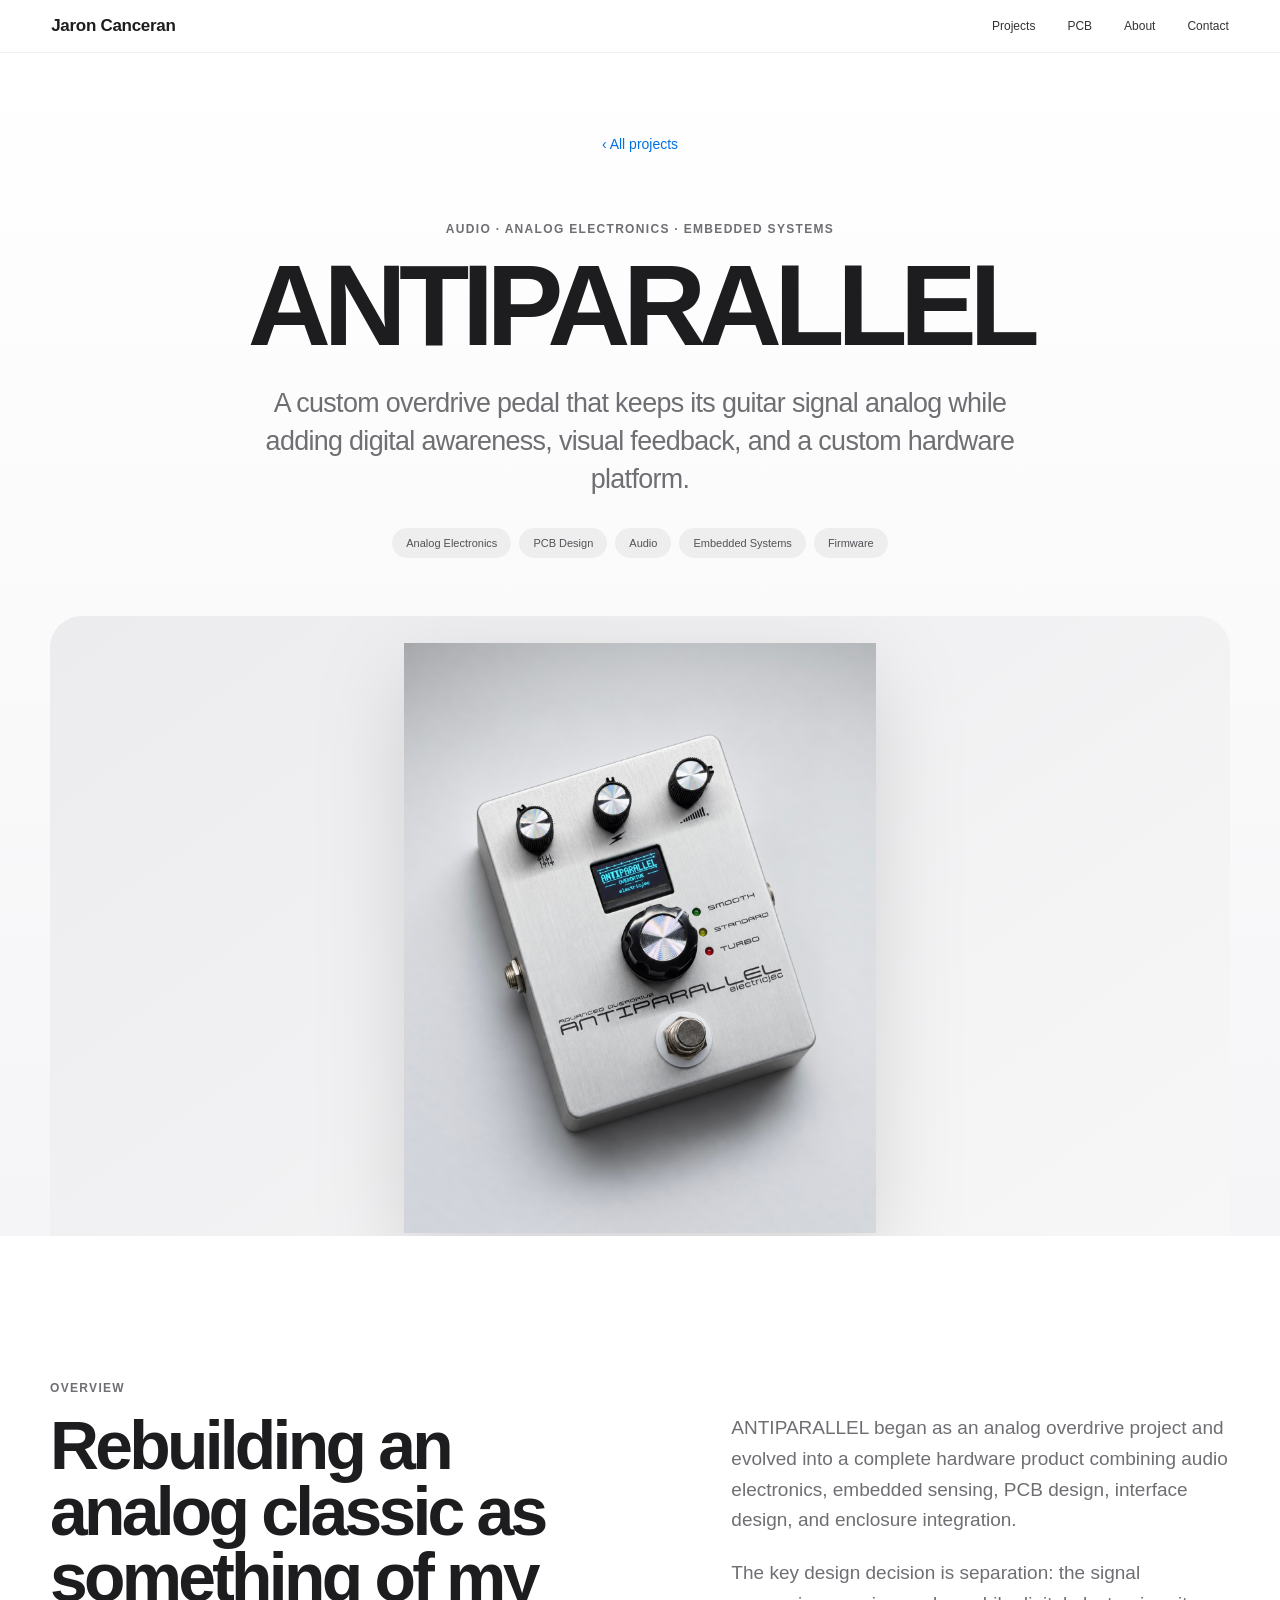
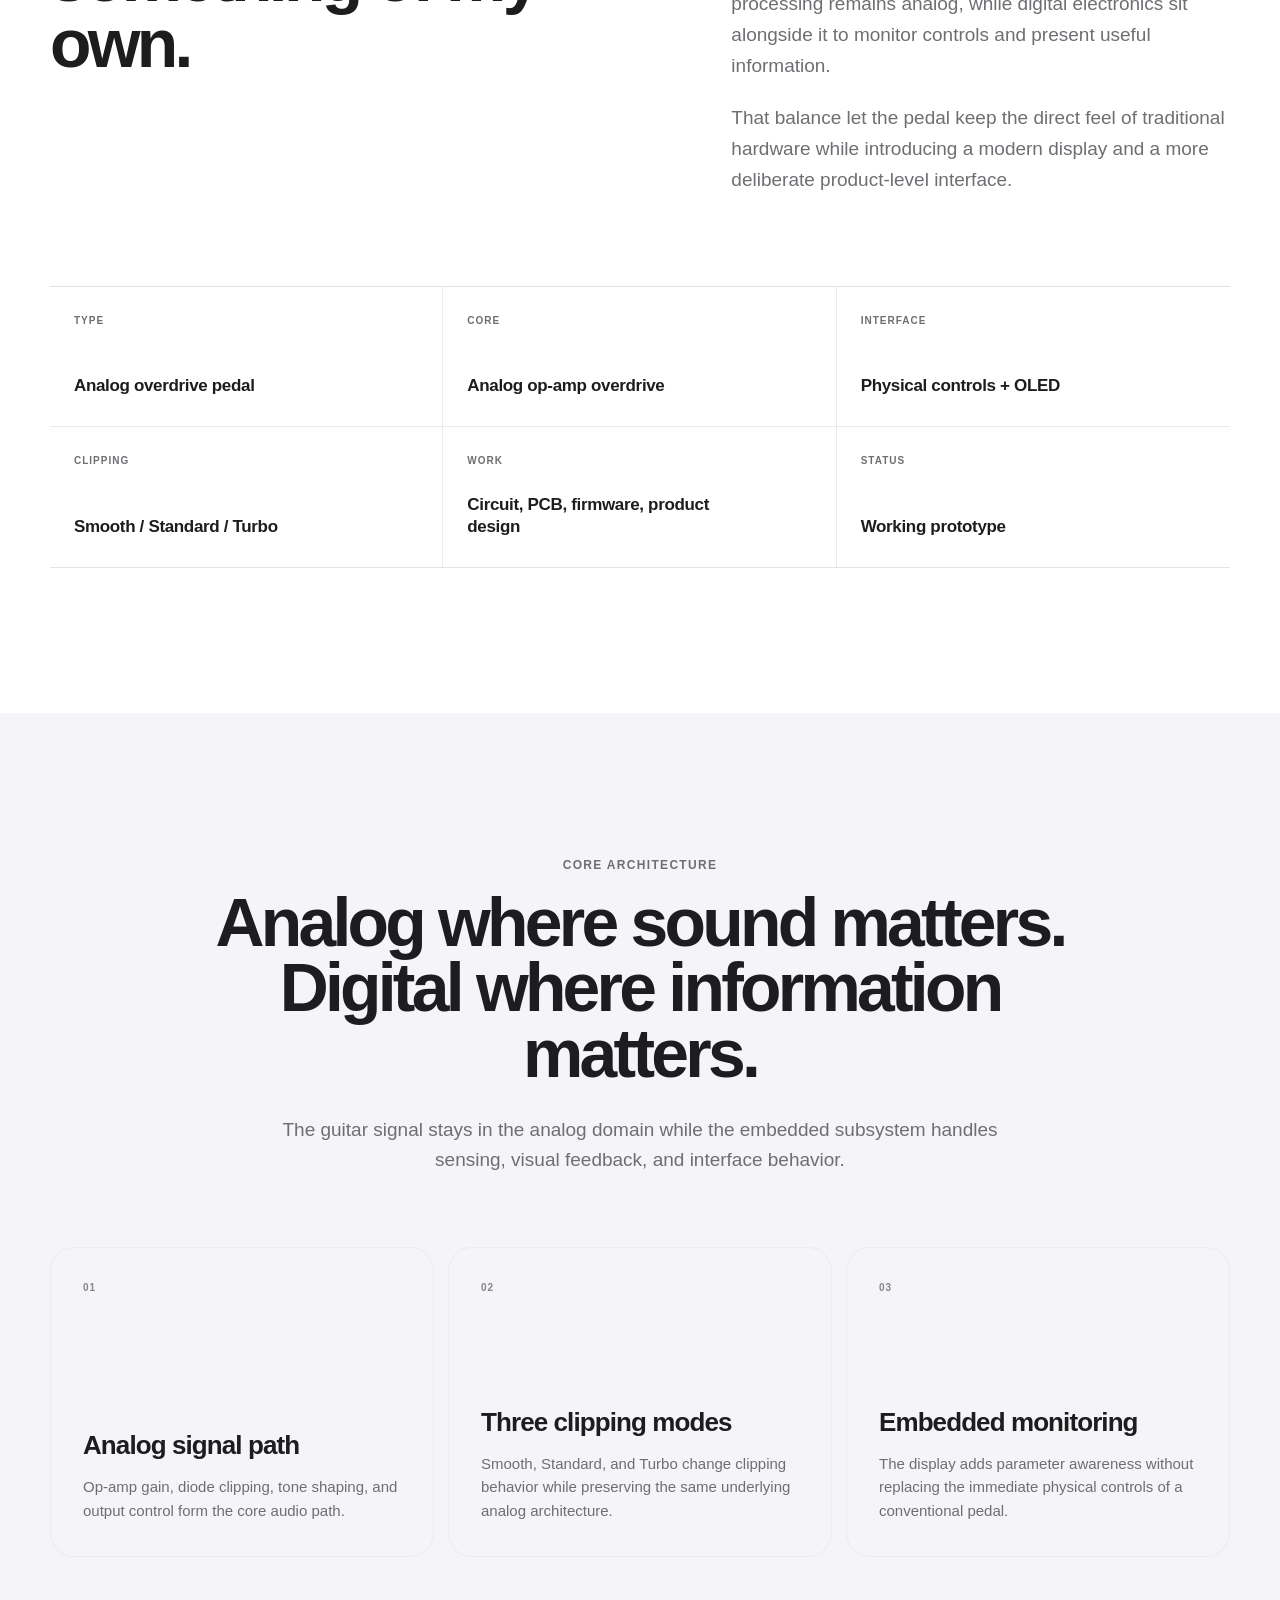
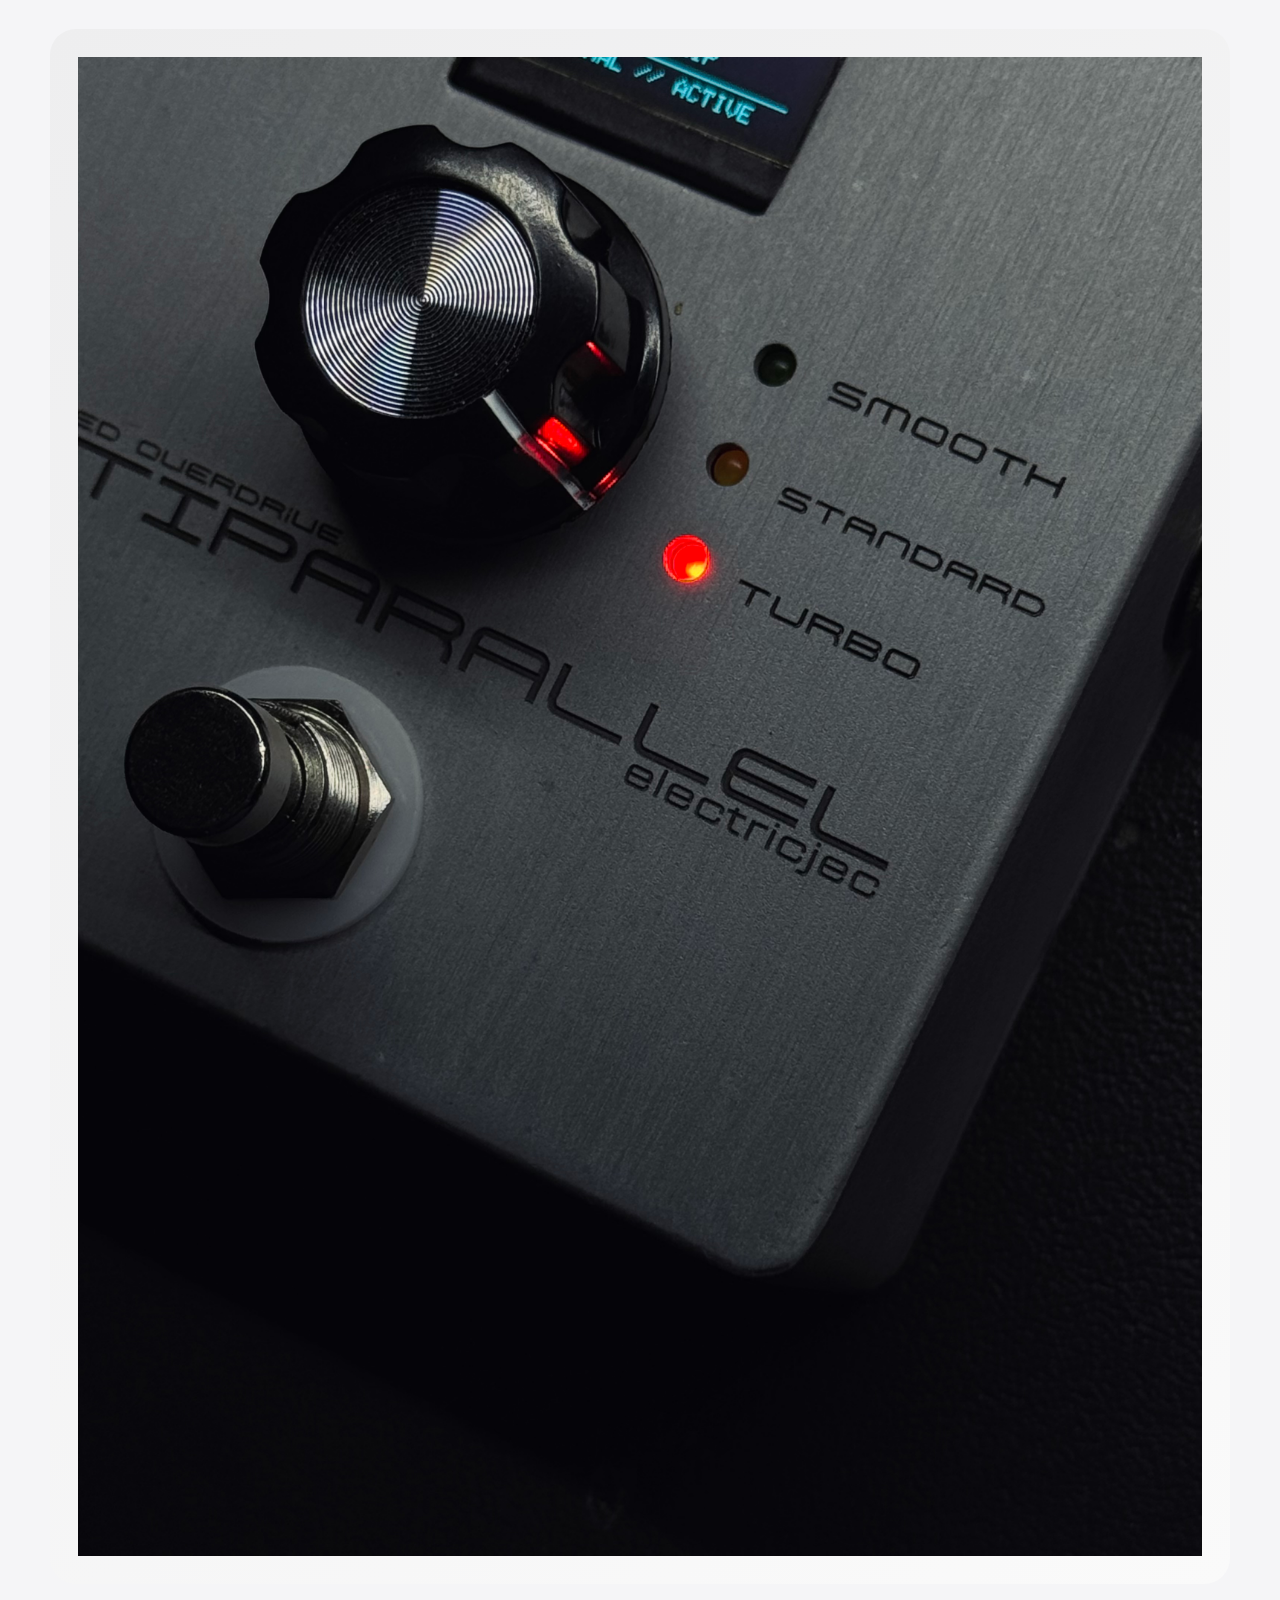
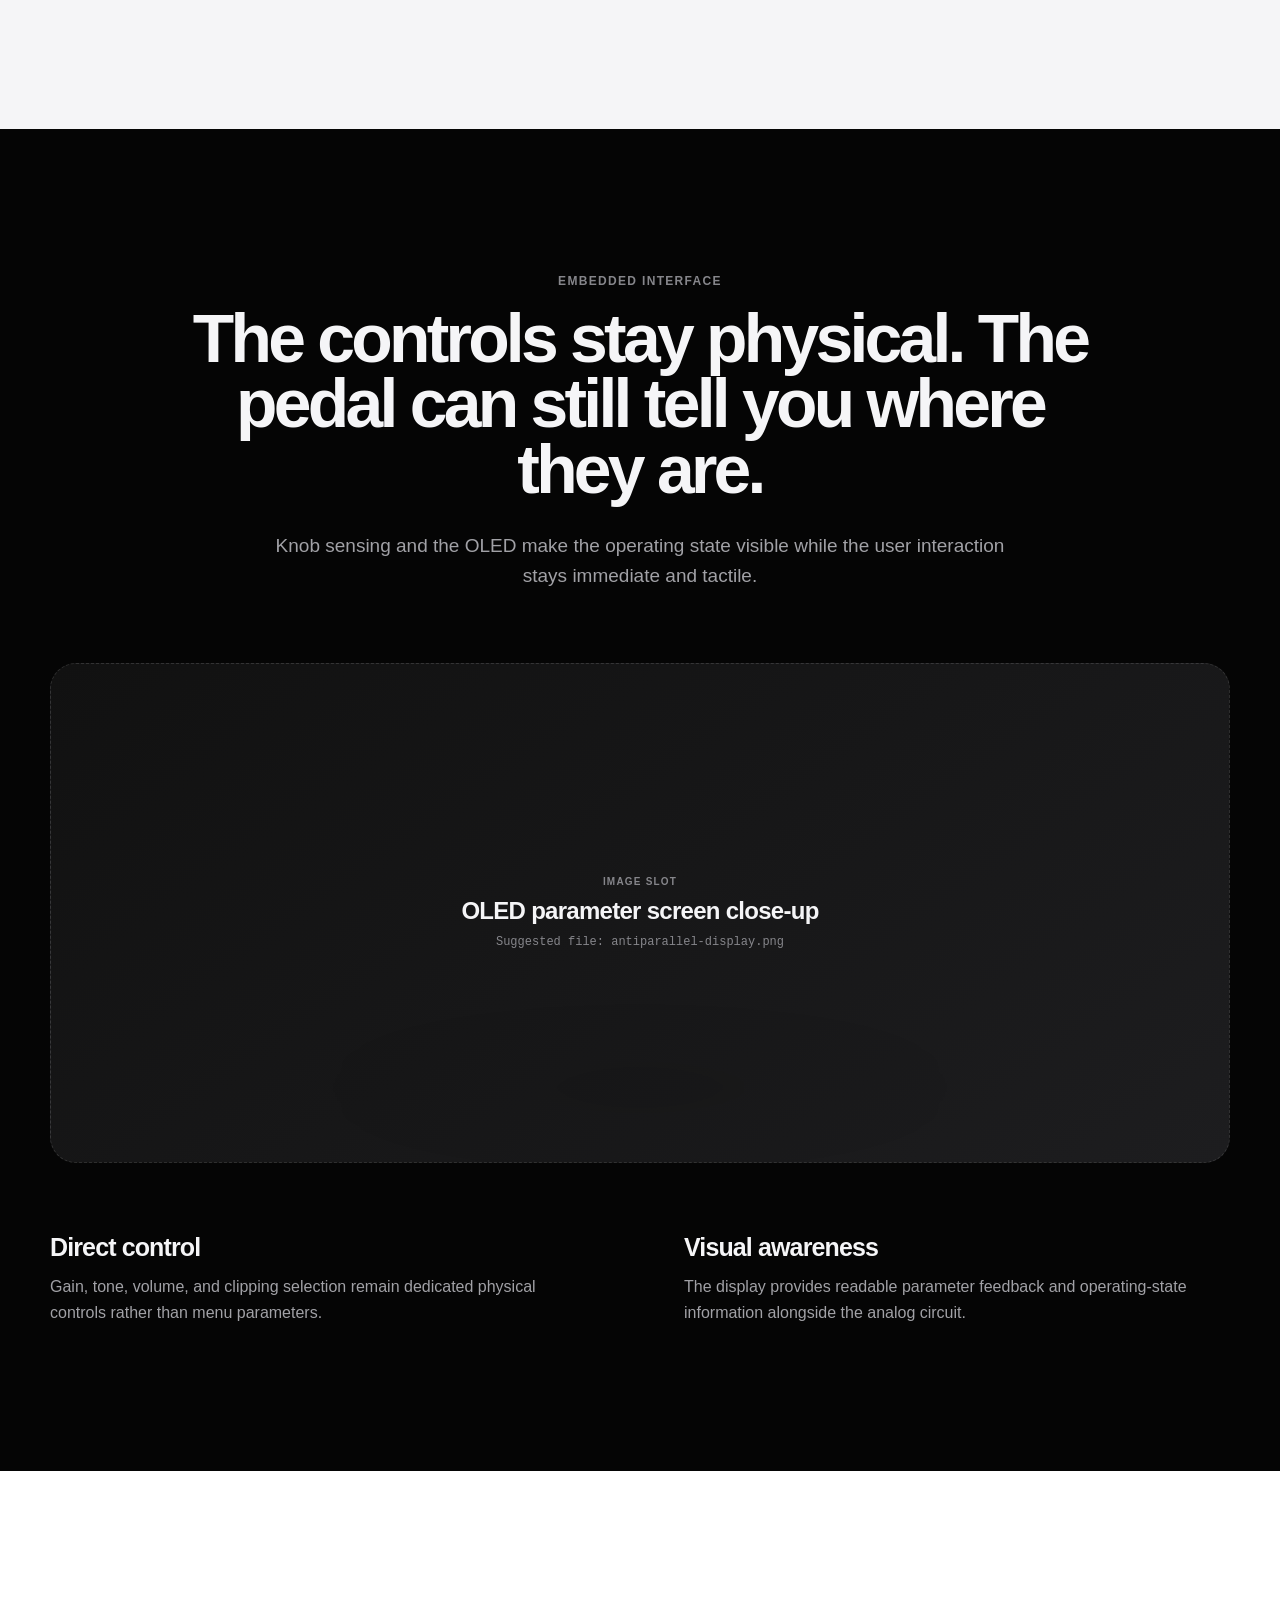
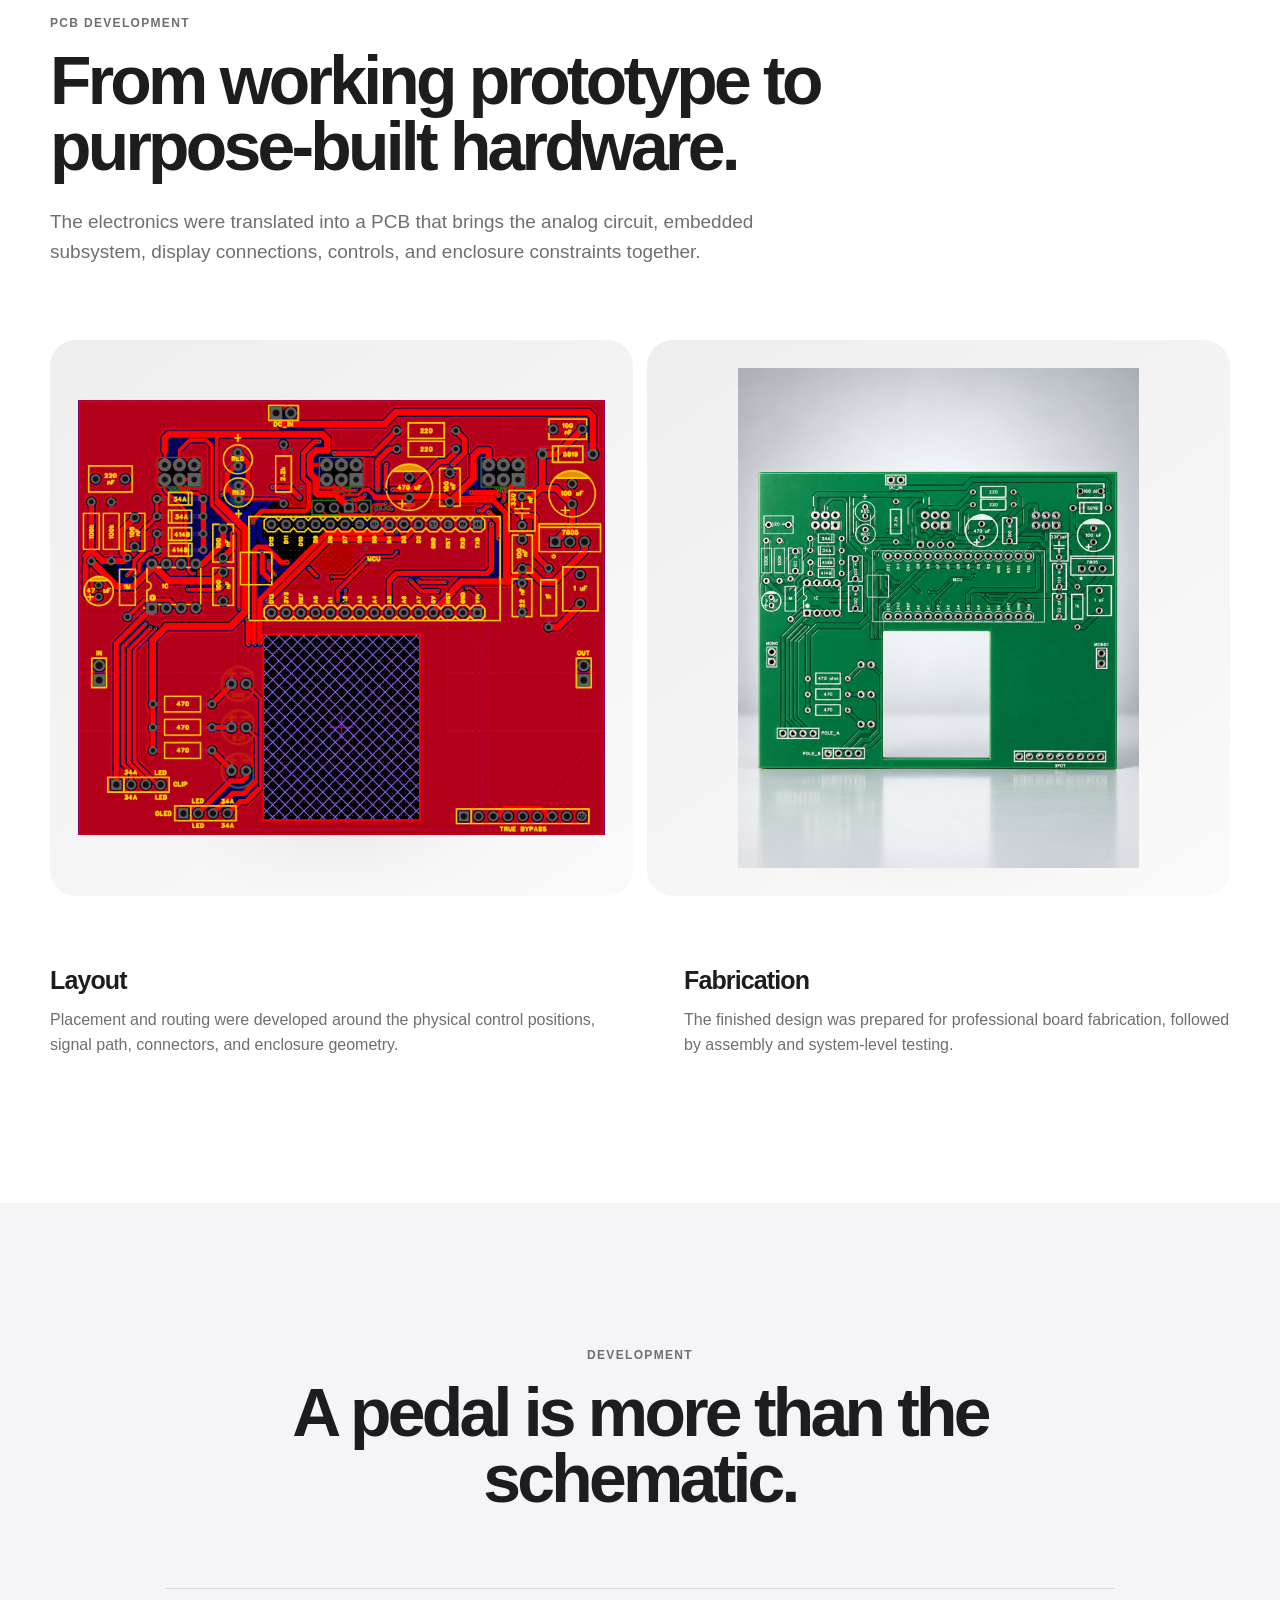
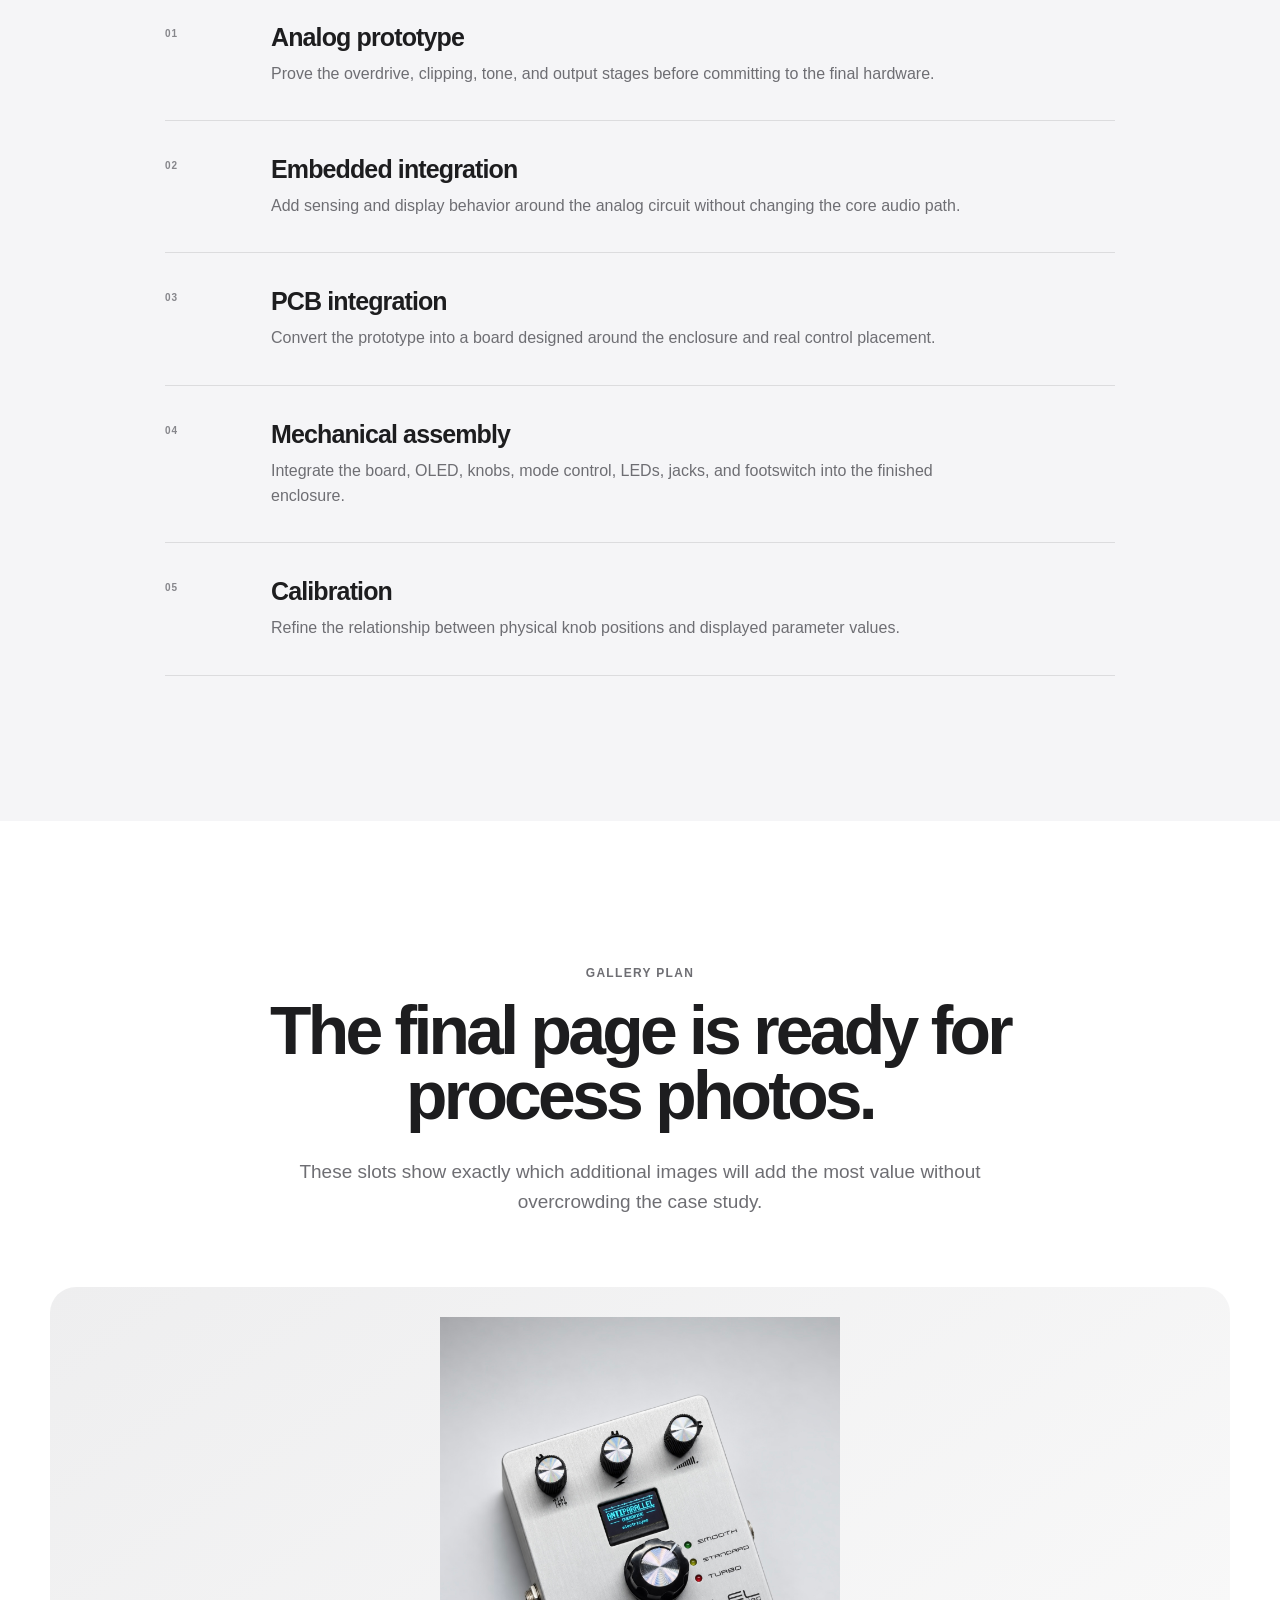
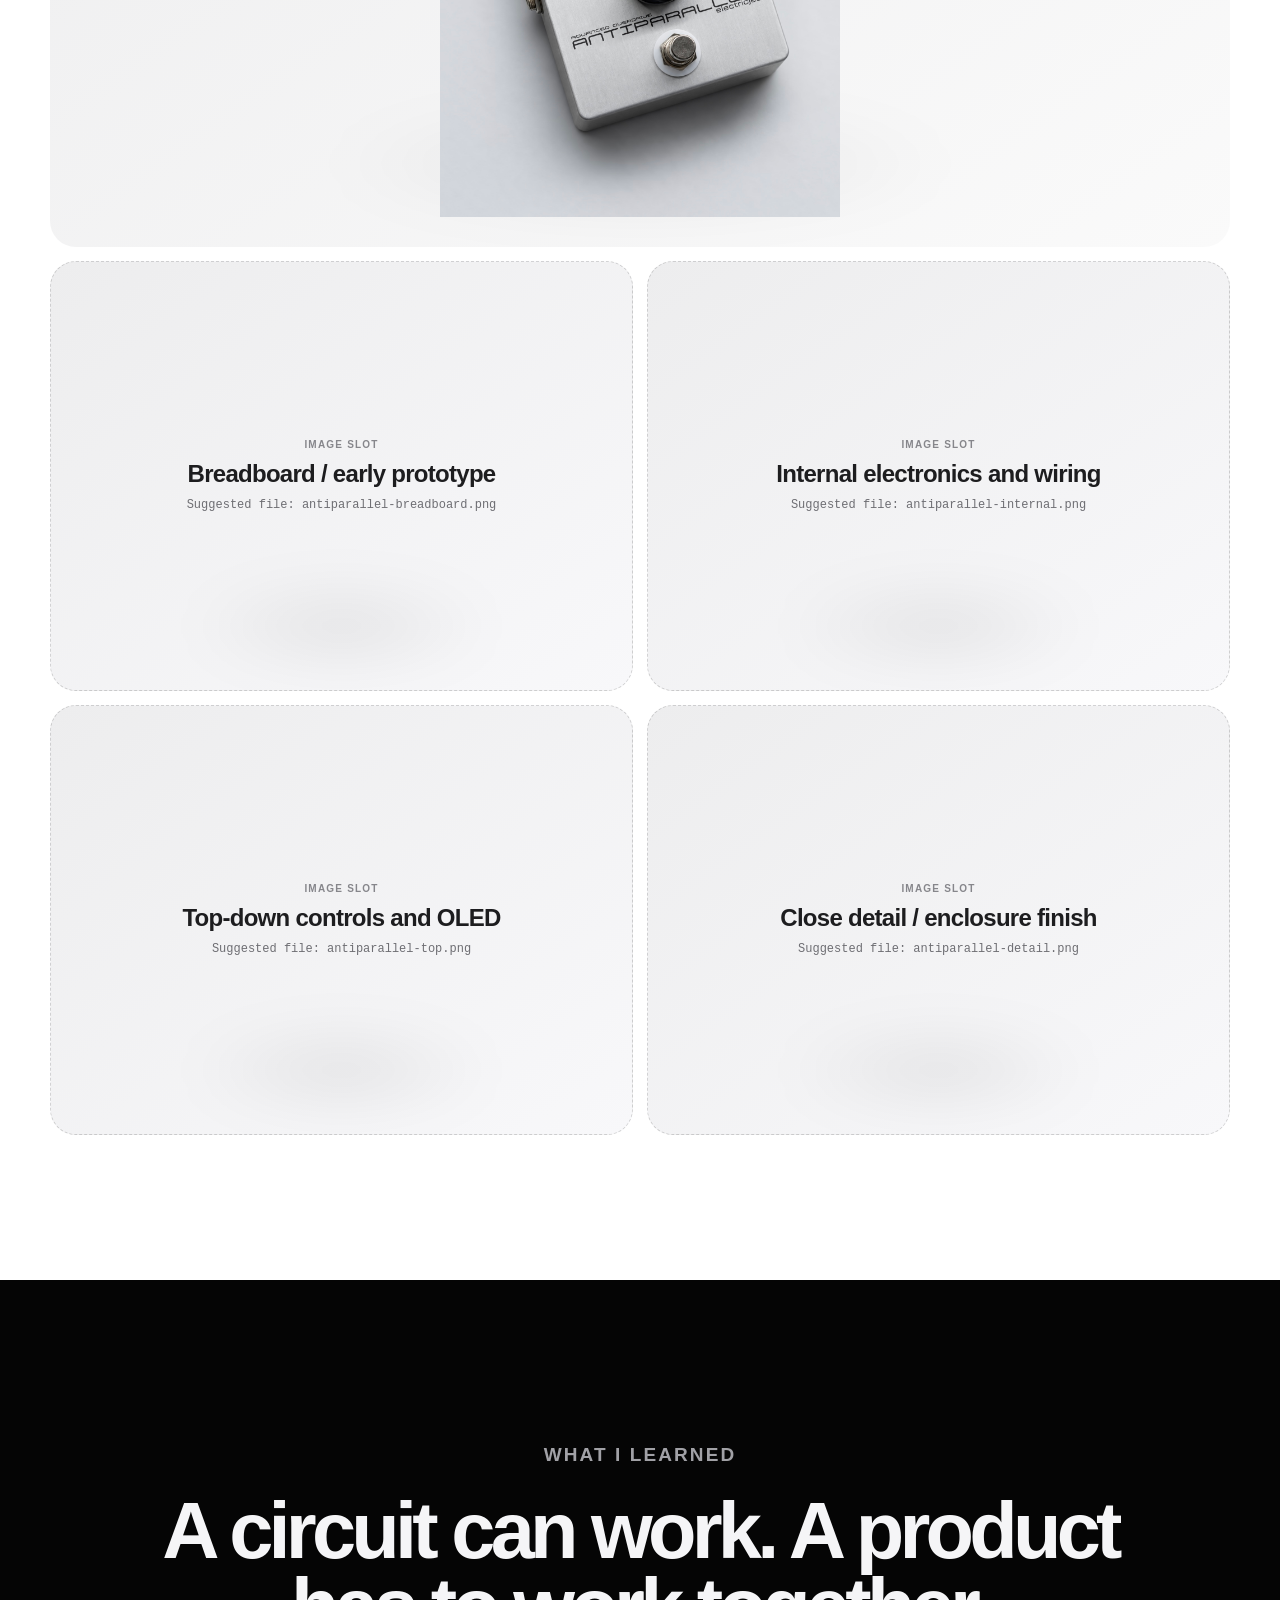
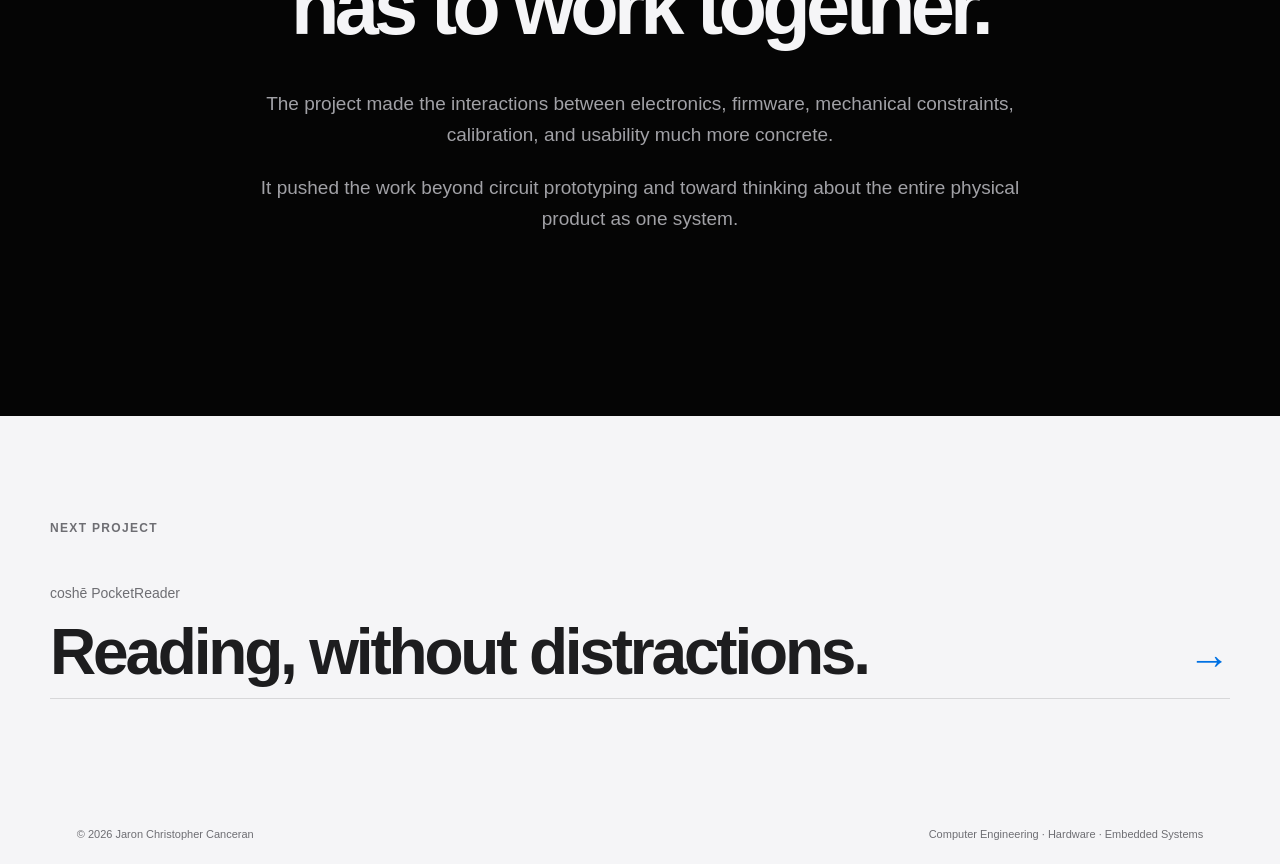
==== commit 66440bf6: "Complete overhaul gpt" ====
--- a/projects/antiparallel.html
+++ b/projects/antiparallel.html
@@ -1,1314 +1,60 @@
 <!DOCTYPE html>
 <html lang="en">
+<head>
+<meta charset="UTF-8">
+<meta name="viewport" content="width=device-width, initial-scale=1.0">
+<title>ANTIPARALLEL | Jaron Canceran</title>
+<meta name="description" content="Case study of ANTIPARALLEL, a custom analog overdrive pedal combining analog audio circuitry, selectable clipping, PCB design, and embedded monitoring.">
+<meta name="author" content="Jaron Canceran">
+<meta name="robots" content="index, follow">
+<link rel="canonical" href="https://electricjec.github.io/projects/antiparallel.html">
+<link rel="stylesheet" href="../style.css">
+<link rel="stylesheet" href="project.css">
+</head>
+<body>
+<header class="site-header"><nav class="navbar"><a href="../index.html" class="brand">Jaron Canceran</a><div class="nav-links"><a href="../index.html#projects">Projects</a><a href="../index.html#pcb">PCB</a><a href="../index.html#about">About</a><a href="../index.html#contact">Contact</a></div></nav></header>
+<main class="project-page">
+<section class="case-hero"><div class="case-container">
+<a class="case-back" href="../index.html#projects">‹ All projects</a>
+<p class="case-kicker">Audio · Analog electronics · Embedded systems</p>
+<h1>ANTIPARALLEL</h1>
+<p class="case-lead">A custom overdrive pedal that keeps its guitar signal analog while adding digital awareness, visual feedback, and a custom hardware platform.</p>
+<div class="case-tags"><span>Analog Electronics</span><span>PCB Design</span><span>Audio</span><span>Embedded Systems</span><span>Firmware</span></div>
+<div class="case-hero-media"><img src="../assets/images/antiparallel1.png" alt="ANTIPARALLEL project"></div>
+</div></section>
 
-<head>
+<section class="case-section"><div class="case-container">
+<div class="overview-grid"><div class="case-heading"><p class="case-kicker">Overview</p><h2>Rebuilding an analog classic as something of my own.</h2></div><div class="case-copy"><p>ANTIPARALLEL began as an analog overdrive project and evolved into a complete hardware product combining audio electronics, embedded sensing, PCB design, interface design, and enclosure integration.</p><p>The key design decision is separation: the signal processing remains analog, while digital electronics sit alongside it to monitor controls and present useful information.</p><p>That balance let the pedal keep the direct feel of traditional hardware while introducing a modern display and a more deliberate product-level interface.</p></div></div>
+<div class="meta-grid"><div class="meta-item"><span>TYPE</span><strong>Analog overdrive pedal</strong></div><div class="meta-item"><span>CORE</span><strong>Analog op-amp overdrive</strong></div><div class="meta-item"><span>INTERFACE</span><strong>Physical controls + OLED</strong></div><div class="meta-item"><span>CLIPPING</span><strong>Smooth / Standard / Turbo</strong></div><div class="meta-item"><span>WORK</span><strong>Circuit, PCB, firmware, product design</strong></div><div class="meta-item"><span>STATUS</span><strong>Working prototype</strong></div></div>
+</div></section>
 
-    <meta charset="UTF-8">
+<section class="case-section soft"><div class="case-container"><div class="case-heading center"><p class="case-kicker">Core architecture</p><h2>Analog where sound matters. Digital where information matters.</h2><p class="section-lead">The guitar signal stays in the analog domain while the embedded subsystem handles sensing, visual feedback, and interface behavior.</p></div>
+<div class="feature-grid"><article class="feature-card"><span class="feature-index">01</span><h3>Analog signal path</h3><p>Op-amp gain, diode clipping, tone shaping, and output control form the core audio path.</p></article><article class="feature-card"><span class="feature-index">02</span><h3>Three clipping modes</h3><p>Smooth, Standard, and Turbo change clipping behavior while preserving the same underlying analog architecture.</p></article><article class="feature-card"><span class="feature-index">03</span><h3>Embedded monitoring</h3><p>The display adds parameter awareness without replacing the immediate physical controls of a conventional pedal.</p></article></div>
+<div class="media-block photo"><img src="../assets/images/turbo.png" alt="Close-up of ANTIPARALLEL in Turbo clipping mode"></div>
+</div></section>
 
-    <meta
-        name="viewport"
-        content="width=device-width, initial-scale=1.0"
-    >
+<section class="case-section dark"><div class="case-container"><div class="case-heading center"><p class="case-kicker">Embedded interface</p><h2>The controls stay physical. The pedal can still tell you where they are.</h2><p class="section-lead">Knob sensing and the OLED make the operating state visible while the user interaction stays immediate and tactile.</p></div>
+<div class="media-placeholder dark-placeholder"><span class="placeholder-label">Image slot</span><h3 class="placeholder-title">OLED parameter screen close-up</h3><p class="placeholder-file">Suggested file: antiparallel-display.png</p></div>
+<div class="copy-grid"><div><h3>Direct control</h3><p>Gain, tone, volume, and clipping selection remain dedicated physical controls rather than menu parameters.</p></div><div><h3>Visual awareness</h3><p>The display provides readable parameter feedback and operating-state information alongside the analog circuit.</p></div></div>
+</div></section>
 
-    <title>
-        ANTIPARALLEL | Jaron Canceran
-    </title>
+<section class="case-section"><div class="case-container"><div class="case-heading"><p class="case-kicker">PCB development</p><h2>From working prototype to purpose-built hardware.</h2><p class="section-lead">The electronics were translated into a PCB that brings the analog circuit, embedded subsystem, display connections, controls, and enclosure constraints together.</p></div>
+<div class="media-pair"><div class="media-block "><img src="../assets/images/pcb-easyeda.png" alt="ANTIPARALLEL PCB layout"></div> <div class="media-block "><img src="../assets/images/pcb-fab.png" alt="Professionally fabricated ANTIPARALLEL PCB"></div></div>
+<div class="copy-grid"><div><h3>Layout</h3><p>Placement and routing were developed around the physical control positions, signal path, connectors, and enclosure geometry.</p></div><div><h3>Fabrication</h3><p>The finished design was prepared for professional board fabrication, followed by assembly and system-level testing.</p></div></div>
+</div></section>
 
-    <meta
-        name="description"
-        content="ANTIPARALLEL is a custom analog overdrive guitar pedal designed and built by Jaron Canceran, combining analog audio circuitry, selectable clipping modes, PCB design, and embedded parameter monitoring."
-    >
+<section class="case-section soft"><div class="case-container"><div class="case-heading center"><p class="case-kicker">Development</p><h2>A pedal is more than the schematic.</h2></div>
+<div class="process-list"><div class="process-row"><span>01</span><div><h3>Analog prototype</h3><p>Prove the overdrive, clipping, tone, and output stages before committing to the final hardware.</p></div></div><div class="process-row"><span>02</span><div><h3>Embedded integration</h3><p>Add sensing and display behavior around the analog circuit without changing the core audio path.</p></div></div><div class="process-row"><span>03</span><div><h3>PCB integration</h3><p>Convert the prototype into a board designed around the enclosure and real control placement.</p></div></div><div class="process-row"><span>04</span><div><h3>Mechanical assembly</h3><p>Integrate the board, OLED, knobs, mode control, LEDs, jacks, and footswitch into the finished enclosure.</p></div></div><div class="process-row"><span>05</span><div><h3>Calibration</h3><p>Refine the relationship between physical knob positions and displayed parameter values.</p></div></div></div>
+</div></section>
 
-    <meta
-        name="author"
-        content="Jaron Canceran"
-    >
+<section class="case-section"><div class="case-container"><div class="case-heading center"><p class="case-kicker">Gallery plan</p><h2>The final page is ready for process photos.</h2><p class="section-lead">These slots show exactly which additional images will add the most value without overcrowding the case study.</p></div>
+<div class="gallery-grid"><div class="media-block "><img src="../assets/images/antiparallel1.png" alt="Finished ANTIPARALLEL overdrive pedal"></div> <div class="media-placeholder"><span class="placeholder-label">Image slot</span><h3 class="placeholder-title">Breadboard / early prototype</h3><p class="placeholder-file">Suggested file: antiparallel-breadboard.png</p></div> <div class="media-placeholder"><span class="placeholder-label">Image slot</span><h3 class="placeholder-title">Internal electronics and wiring</h3><p class="placeholder-file">Suggested file: antiparallel-internal.png</p></div> <div class="media-placeholder"><span class="placeholder-label">Image slot</span><h3 class="placeholder-title">Top-down controls and OLED</h3><p class="placeholder-file">Suggested file: antiparallel-top.png</p></div> <div class="media-placeholder"><span class="placeholder-label">Image slot</span><h3 class="placeholder-title">Close detail / enclosure finish</h3><p class="placeholder-file">Suggested file: antiparallel-detail.png</p></div></div>
+</div></section>
 
-    <meta
-        name="robots"
-        content="index, follow"
-    >
-
-    <link
-        rel="canonical"
-        href="https://electricjec.github.io/projects/antiparallel.html"
-    >
-
-    <link
-        rel="stylesheet"
-        href="../style.css"
-    >
-
-</head>
-
-
-<body>
-
-
-    <!-- =========================
-         NAVIGATION
-    ========================== -->
-
-    <header class="site-header">
-
-        <nav class="navbar">
-
-            <a
-                href="../index.html"
-                class="brand"
-            >
-                Jaron Canceran
-            </a>
-
-
-            <div class="nav-links">
-
-                <a href="../index.html#projects">
-                    Projects
-                </a>
-
-                <a href="../index.html#pcb">
-                    PCB
-                </a>
-
-                <a href="../index.html#about">
-                    About
-                </a>
-
-                <a href="../index.html#contact">
-                    Contact
-                </a>
-
-            </div>
-
-        </nav>
-
-    </header>
-
-
-
-    <main class="project-page">
-
-
-        <!-- =========================
-             PROJECT HERO
-        ========================== -->
-
-        <section class="project-detail-hero">
-
-            <div class="project-detail-container">
-
-                <a
-                    href="../index.html#projects"
-                    class="project-back-link"
-                >
-                    ‹ All projects
-                </a>
-
-
-                <p class="eyebrow">
-                    AUDIO · ANALOG ELECTRONICS · EMBEDDED SYSTEMS
-                </p>
-
-
-                <h1>
-                    ANTIPARALLEL
-                </h1>
-
-
-                <p class="project-detail-lead">
-                    A custom analog overdrive pedal that keeps
-                    the guitar signal analog while adding digital
-                    awareness, visual feedback, and a completely
-                    custom hardware platform.
-                </p>
-
-
-                <div class="project-detail-tags">
-
-                    <span>
-                        Analog Electronics
-                    </span>
-
-                    <span>
-                        PCB Design
-                    </span>
-
-                    <span>
-                        Embedded Systems
-                    </span>
-
-                    <span>
-                        Audio
-                    </span>
-
-                    <span>
-                        Firmware
-                    </span>
-
-                </div>
-
-
-                <!-- HERO IMAGE -->
-
-                <div class="project-detail-image project-hero-image">
-
-                    <img
-                        src="../assets/images/antiparallel1.png"
-                        alt="ANTIPARALLEL custom overdrive guitar pedal"
-                    >
-
-                </div>
-
-            </div>
-
-        </section>
-
-
-
-        <!-- =========================
-             OVERVIEW
-        ========================== -->
-
-        <section class="project-detail-section">
-
-            <div class="project-detail-container project-intro-grid">
-
-
-                <div class="project-section-heading">
-
-                    <p class="eyebrow">
-                        OVERVIEW
-                    </p>
-
-                    <h2>
-                        Rebuilding an analog classic
-                        as something of my own.
-                    </h2>
-
-                </div>
-
-
-                <div class="project-section-body">
-
-                    <p>
-                        ANTIPARALLEL is a custom guitar overdrive
-                        pedal I designed around an analog op-amp
-                        overdrive architecture with multiple
-                        selectable clipping characteristics.
-                    </p>
-
-                    <p>
-                        Instead of treating it as just another
-                        distortion circuit, I used the project as
-                        a platform to combine analog electronics,
-                        embedded systems, PCB design, user-interface
-                        development, enclosure design, and physical
-                        product development.
-                    </p>
-
-                    <p>
-                        The audio path stays analog. The digital
-                        electronics exist alongside it to monitor
-                        controls, drive the display, and make the
-                        pedal more informative without replacing
-                        the analog signal processing that defines
-                        its sound.
-                    </p>
-
-                </div>
-
-
-            </div>
-
-        </section>
-
-
-
-        <!-- =========================
-             PROJECT INFORMATION
-        ========================== -->
-
-        <section class="project-spec-section">
-
-            <div class="project-detail-container">
-
-                <div class="project-spec-grid">
-
-
-                    <div class="project-spec-item">
-
-                        <span>
-                            TYPE
-                        </span>
-
-                        <strong>
-                            Analog Overdrive Pedal
-                        </strong>
-
-                    </div>
-
-
-                    <div class="project-spec-item">
-
-                        <span>
-                            PLATFORM
-                        </span>
-
-                        <strong>
-                            Custom Electronics
-                        </strong>
-
-                    </div>
-
-
-                    <div class="project-spec-item">
-
-                        <span>
-                            FOCUS
-                        </span>
-
-                        <strong>
-                            Audio + Embedded Hardware
-                        </strong>
-
-                    </div>
-
-
-                    <div class="project-spec-item">
-
-                        <span>
-                            YEAR
-                        </span>
-
-                        <strong>
-                            2026
-                        </strong>
-
-                    </div>
-
-
-                    <div class="project-spec-item">
-
-                        <span>
-                            ROLE
-                        </span>
-
-                        <strong>
-                            Circuit, PCB, Firmware & Product Design
-                        </strong>
-
-                    </div>
-
-
-                    <div class="project-spec-item">
-
-                        <span>
-                            STATUS
-                        </span>
-
-                        <strong>
-                            Working Prototype
-                        </strong>
-
-                    </div>
-
-
-                </div>
-
-            </div>
-
-        </section>
-
-
-
-        <!-- =========================
-             THE IDEA
-        ========================== -->
-
-        <section class="project-detail-section">
-
-            <div class="project-detail-container">
-
-                <div class="project-centered-heading">
-
-                    <p class="eyebrow">
-                        THE IDEA
-                    </p>
-
-                    <h2>
-                        Analog where sound matters.<br>
-                        Digital where information matters.
-                    </h2>
-
-                    <p>
-                        The concept behind ANTIPARALLEL was to preserve
-                        the character and immediacy of a traditional
-                        analog overdrive while introducing modern
-                        interaction around it.
-                    </p>
-
-                </div>
-
-
-                <div class="project-detail-image project-wide-image">
-
-                    <img
-                        src="../assets/images/antiparallel-closeup.png"
-                        alt="Close-up of ANTIPARALLEL controls and display"
-                    >
-
-                </div>
-
-            </div>
-
-        </section>
-
-
-
-        <!-- =========================
-             ANALOG SIGNAL PATH
-        ========================== -->
-
-        <section class="project-detail-section project-light-section">
-
-            <div class="project-detail-container">
-
-                <div class="project-section-heading">
-
-                    <p class="eyebrow">
-                        ANALOG SIGNAL PATH
-                    </p>
-
-                    <h2>
-                        The sound never has to become digital.
-                    </h2>
-
-                </div>
-
-
-                <div class="project-large-copy">
-
-                    <p>
-                        The guitar signal is processed through an
-                        analog overdrive circuit built around an
-                        op-amp gain stage, diode clipping, tone
-                        shaping, and output-level control.
-                    </p>
-
-                    <p>
-                        This separation is intentional. The embedded
-                        system can observe control positions and
-                        provide visual feedback, but it does not
-                        replace the core analog signal path.
-                    </p>
-
-                </div>
-
-
-                <div class="signal-flow">
-
-                    <div class="signal-node">
-                        <span>01</span>
-                        <strong>Input</strong>
-                    </div>
-
-                    <div class="signal-arrow">
-                        →
-                    </div>
-
-                    <div class="signal-node">
-                        <span>02</span>
-                        <strong>Gain</strong>
-                    </div>
-
-                    <div class="signal-arrow">
-                        →
-                    </div>
-
-                    <div class="signal-node">
-                        <span>03</span>
-                        <strong>Clipping</strong>
-                    </div>
-
-                    <div class="signal-arrow">
-                        →
-                    </div>
-
-                    <div class="signal-node">
-                        <span>04</span>
-                        <strong>Tone</strong>
-                    </div>
-
-                    <div class="signal-arrow">
-                        →
-                    </div>
-
-                    <div class="signal-node">
-                        <span>05</span>
-                        <strong>Volume</strong>
-                    </div>
-
-                    <div class="signal-arrow">
-                        →
-                    </div>
-
-                    <div class="signal-node">
-                        <span>06</span>
-                        <strong>Output</strong>
-                    </div>
-
-                </div>
-
-
-                <div class="project-detail-image project-wide-image">
-
-                    <img
-                        src="../assets/images/antiparallel-breadboard.png"
-                        alt="ANTIPARALLEL analog circuit breadboard prototype"
-                    >
-
-                </div>
-
-            </div>
-
-        </section>
-
-
-
-        <!-- =========================
-             CLIPPING MODES
-        ========================== -->
-
-        <section class="project-detail-section">
-
-            <div class="project-detail-container">
-
-                <div class="project-centered-heading">
-
-                    <p class="eyebrow">
-                        CLIPPING SYSTEM
-                    </p>
-
-                    <h2>
-                        Three ways to shape
-                        the same analog signal.
-                    </h2>
-
-                    <p>
-                        Different diode configurations allow the
-                        clipping behavior of the overdrive stage
-                        to be changed without rebuilding the core
-                        circuit.
-                    </p>
-
-                </div>
-
-
-                <div class="project-three-column">
-
-
-                    <div class="project-feature-card">
-
-                        <span class="feature-number">
-                            01
-                        </span>
-
-                        <h3>
-                            Smooth
-                        </h3>
-
-                        <p>
-                            A softer clipping character designed
-                            for a smoother and more compressed
-                            response.
-                        </p>
-
-                    </div>
-
-
-                    <div class="project-feature-card">
-
-                        <span class="feature-number">
-                            02
-                        </span>
-
-                        <h3>
-                            Standard
-                        </h3>
-
-                        <p>
-                            The central overdrive voice and the
-                            reference point for the pedal's
-                            classic clipping behavior.
-                        </p>
-
-                    </div>
-
-
-                    <div class="project-feature-card">
-
-                        <span class="feature-number">
-                            03
-                        </span>
-
-                        <h3>
-                            Turbo
-                        </h3>
-
-                        <p>
-                            A more aggressive mode intended to
-                            produce a stronger and more pronounced
-                            clipping response.
-                        </p>
-
-                    </div>
-
-
-                </div>
-
-
-                <div class="project-detail-image project-wide-image">
-
-                    <img
-                        src="../assets/images/antiparallel-clipping.png"
-                        alt="ANTIPARALLEL clipping mode selector and indicator LEDs"
-                    >
-
-                </div>
-
-            </div>
-
-        </section>
-
-
-
-        <!-- =========================
-             DIGITAL MONITORING
-        ========================== -->
-
-        <section class="project-detail-section project-dark-section">
-
-            <div class="project-detail-container">
-
-                <div class="project-centered-heading">
-
-                    <p class="eyebrow">
-                        EMBEDDED MONITORING
-                    </p>
-
-                    <h2>
-                        The knobs remain physical.<br>
-                        The pedal knows where they are.
-                    </h2>
-
-                    <p>
-                        A microcontroller subsystem monitors the
-                        pedal's controls and translates their
-                        positions into information that can be
-                        shown on the display.
-                    </p>
-
-                </div>
-
-
-                <div class="project-detail-image project-dark-image">
-
-                    <img
-                        src="../assets/images/antiparallel-display.png"
-                        alt="ANTIPARALLEL OLED parameter display"
-                    >
-
-                </div>
-
-
-                <div class="project-two-column-copy">
-
-
-                    <div>
-
-                        <h3>
-                            Physical control first.
-                        </h3>
-
-                        <p>
-                            The pedal still behaves like a physical
-                            effects pedal. Gain, tone, volume, and
-                            mode selection remain direct controls
-                            that can be adjusted immediately.
-                        </p>
-
-                    </div>
-
-
-                    <div>
-
-                        <h3>
-                            Information second.
-                        </h3>
-
-                        <p>
-                            The screen adds awareness of parameter
-                            positions and operating state without
-                            turning the pedal into a menu-driven
-                            digital interface.
-                        </p>
-
-                    </div>
-
-
-                </div>
-
-            </div>
-
-        </section>
-
-
-
-        <!-- =========================
-             CONTROL INTERFACE
-        ========================== -->
-
-        <section class="project-detail-section">
-
-            <div class="project-detail-container">
-
-                <div class="project-section-heading">
-
-                    <p class="eyebrow">
-                        INTERFACE
-                    </p>
-
-                    <h2>
-                        Designed to still feel
-                        like a guitar pedal.
-                    </h2>
-
-                </div>
-
-
-                <div class="project-two-column-copy">
-
-
-                    <div>
-
-                        <h3>
-                            Gain
-                        </h3>
-
-                        <p>
-                            Controls the amount of overdrive
-                            produced by the analog gain stage.
-                        </p>
-
-                    </div>
-
-
-                    <div>
-
-                        <h3>
-                            Tone
-                        </h3>
-
-                        <p>
-                            Shapes the tonal response of the
-                            overdriven signal from darker to
-                            brighter settings.
-                        </p>
-
-                    </div>
-
-
-                    <div>
-
-                        <h3>
-                            Volume
-                        </h3>
-
-                        <p>
-                            Sets the final output level after
-                            clipping and tone shaping.
-                        </p>
-
-                    </div>
-
-
-                    <div>
-
-                        <h3>
-                            Mode
-                        </h3>
-
-                        <p>
-                            Selects between the available clipping
-                            configurations and their corresponding
-                            indicator states.
-                        </p>
-
-                    </div>
-
-
-                </div>
-
-
-                <div class="project-detail-image project-wide-image">
-
-                    <img
-                        src="../assets/images/antiparallel-top.png"
-                        alt="Top view of ANTIPARALLEL controls"
-                    >
-
-                </div>
-
-            </div>
-
-        </section>
-
-
-
-        <!-- =========================
-             PCB DEVELOPMENT
-        ========================== -->
-
-        <section class="project-detail-section project-light-section">
-
-            <div class="project-detail-container">
-
-                <div class="project-centered-heading">
-
-                    <p class="eyebrow">
-                        PCB DEVELOPMENT
-                    </p>
-
-                    <h2>
-                        From spaghetti wiring<br>
-                        to a purpose-built PCB.
-                    </h2>
-
-                    <p>
-                        Once the circuit architecture had been
-                        proven through prototyping, the electronics
-                        were translated into a dedicated PCB for a
-                        cleaner and more repeatable hardware build.
-                    </p>
-
-                </div>
-
-
-                <div class="project-two-image-grid">
-
-
-                    <div class="project-detail-image project-grid-image">
-
-                        <img
-                            src="../assets/images/antiparallel-breadboard.png"
-                            alt="ANTIPARALLEL breadboard prototype"
-                        >
-
-                    </div>
-
-
-                    <div class="project-detail-image project-grid-image">
-
-                        <img
-                            src="../assets/images/antiparallel-pcb-layout.png"
-                            alt="ANTIPARALLEL PCB layout"
-                        >
-
-                    </div>
-
-
-                </div>
-
-
-                <div class="project-two-column-copy">
-
-
-                    <div>
-
-                        <h3>
-                            Layout
-                        </h3>
-
-                        <p>
-                            Components were arranged around the
-                            physical constraints of the enclosure,
-                            control locations, connectors, display,
-                            and analog signal path.
-                        </p>
-
-                    </div>
-
-
-                    <div>
-
-                        <h3>
-                            Fabrication
-                        </h3>
-
-                        <p>
-                            The design was prepared as
-                            manufacturing-ready board files,
-                            professionally fabricated, assembled,
-                            and tested as part of the final pedal.
-                        </p>
-
-                    </div>
-
-
-                </div>
-
-
-                <div class="project-detail-image project-wide-image">
-
-                    <img
-                        src="../assets/images/antiparallel-pcb.png"
-                        alt="Fabricated ANTIPARALLEL printed circuit board"
-                    >
-
-                </div>
-
-            </div>
-
-        </section>
-
-
-
-        <!-- =========================
-             DEVELOPMENT
-        ========================== -->
-
-        <section class="project-detail-section">
-
-            <div class="project-detail-container">
-
-                <div class="project-section-heading">
-
-                    <p class="eyebrow">
-                        DEVELOPMENT
-                    </p>
-
-                    <h2>
-                        The enclosure was only
-                        the last layer.
-                    </h2>
-
-                </div>
-
-
-                <div class="project-development-list">
-
-
-                    <div class="development-step">
-
-                        <span>
-                            01
-                        </span>
-
-                        <div>
-
-                            <h3>
-                                Circuit prototype
-                            </h3>
-
-                            <p>
-                                The analog overdrive circuit was
-                                first developed and tested before
-                                being integrated with the rest of
-                                the system.
-                            </p>
-
-                        </div>
-
-                    </div>
-
-
-                    <div class="development-step">
-
-                        <span>
-                            02
-                        </span>
-
-                        <div>
-
-                            <h3>
-                                Embedded subsystem
-                            </h3>
-
-                            <p>
-                                Control sensing, display behavior,
-                                and the supporting microcontroller
-                                electronics were developed alongside
-                                the analog section.
-                            </p>
-
-                        </div>
-
-                    </div>
-
-
-                    <div class="development-step">
-
-                        <span>
-                            03
-                        </span>
-
-                        <div>
-
-                            <h3>
-                                PCB integration
-                            </h3>
-
-                            <p>
-                                The working prototype was converted
-                                into a dedicated board designed around
-                                the actual mechanical layout.
-                            </p>
-
-                        </div>
-
-                    </div>
-
-
-                    <div class="development-step">
-
-                        <span>
-                            04
-                        </span>
-
-                        <div>
-
-                            <h3>
-                                Enclosure and assembly
-                            </h3>
-
-                            <p>
-                                Electronics, controls, display,
-                                switches, indicators, and external
-                                connections were assembled into the
-                                finished pedal enclosure.
-                            </p>
-
-                        </div>
-
-                    </div>
-
-
-                    <div class="development-step">
-
-                        <span>
-                            05
-                        </span>
-
-                        <div>
-
-                            <h3>
-                                Calibration and refinement
-                            </h3>
-
-                            <p>
-                                Control sensing, display mapping,
-                                operating behavior, and physical
-                                interaction were refined after the
-                                complete system was assembled.
-                            </p>
-
-                        </div>
-
-                    </div>
-
-
-                </div>
-
-            </div>
-
-        </section>
-
-
-
-        <!-- =========================
-             CHALLENGES
-        ========================== -->
-
-        <section class="project-detail-section project-light-section">
-
-            <div class="project-detail-container">
-
-                <div class="project-centered-heading">
-
-                    <p class="eyebrow">
-                        ENGINEERING CHALLENGES
-                    </p>
-
-                    <h2>
-                        Making every subsystem
-                        behave as one product.
-                    </h2>
-
-                </div>
-
-
-                <div class="project-three-column">
-
-
-                    <div class="project-feature-card">
-
-                        <span class="feature-number">
-                            01
-                        </span>
-
-                        <h3>
-                            Analog + digital integration
-                        </h3>
-
-                        <p>
-                            Embedded electronics had to coexist
-                            with a sensitive analog audio path
-                            without compromising the pedal's
-                            primary function.
-                        </p>
-
-                    </div>
-
-
-                    <div class="project-feature-card">
-
-                        <span class="feature-number">
-                            02
-                        </span>
-
-                        <h3>
-                            Control calibration
-                        </h3>
-
-                        <p>
-                            Physical control positions did not
-                            always map linearly to displayed values,
-                            requiring calibration and software-side
-                            compensation.
-                        </p>
-
-                    </div>
-
-
-                    <div class="project-feature-card">
-
-                        <span class="feature-number">
-                            03
-                        </span>
-
-                        <h3>
-                            Mechanical integration
-                        </h3>
-
-                        <p>
-                            The PCB, display, switches, knobs,
-                            connectors, wiring, and enclosure all
-                            had to align physically while remaining
-                            practical to assemble and service.
-                        </p>
-
-                    </div>
-
-
-                </div>
-
-            </div>
-
-        </section>
-
-
-
-        <!-- =========================
-             GALLERY
-        ========================== -->
-
-        <section class="project-detail-section">
-
-            <div class="project-detail-container">
-
-                <div class="project-centered-heading">
-
-                    <p class="eyebrow">
-                        GALLERY
-                    </p>
-
-                    <h2>
-                        From prototype<br>
-                        to finished hardware.
-                    </h2>
-
-                </div>
-
-
-                <div class="project-gallery-grid">
-
-
-                    <div class="project-detail-image project-gallery-image">
-
-                        <img
-                            src="../assets/images/antiparallel-hero.png"
-                            alt="Finished ANTIPARALLEL pedal"
-                        >
-
-                    </div>
-
-
-                    <div class="project-detail-image project-gallery-image">
-
-                        <img
-                            src="../assets/images/antiparallel-internal.png"
-                            alt="ANTIPARALLEL internal electronics"
-                        >
-
-                    </div>
-
-
-                    <div class="project-detail-image project-gallery-image">
-
-                        <img
-                            src="../assets/images/antiparallel-pcb.png"
-                            alt="ANTIPARALLEL PCB"
-                        >
-
-                    </div>
-
-
-                    <div class="project-detail-image project-gallery-image">
-
-                        <img
-                            src="../assets/images/antiparallel-display.png"
-                            alt="ANTIPARALLEL display interface"
-                        >
-
-                    </div>
-
-
-                    <div class="project-detail-image project-gallery-image">
-
-                        <img
-                            src="../assets/images/antiparallel-breadboard.png"
-                            alt="ANTIPARALLEL breadboard development"
-                        >
-
-                    </div>
-
-
-                    <div class="project-detail-image project-gallery-image">
-
-                        <img
-                            src="../assets/images/antiparallel-detail.png"
-                            alt="ANTIPARALLEL hardware detail"
-                        >
-
-                    </div>
-
-
-                </div>
-
-            </div>
-
-        </section>
-
-
-
-        <!-- =========================
-             WHAT I LEARNED
-        ========================== -->
-
-        <section class="project-learning-section">
-
-            <div class="project-detail-container">
-
-                <p class="eyebrow">
-                    WHAT I LEARNED
-                </p>
-
-                <h2>
-                    A circuit can work.<br>
-                    A product has to work together.
-                </h2>
-
-                <p class="project-learning-copy">
-                    ANTIPARALLEL taught me that building hardware
-                    goes far beyond getting an individual circuit
-                    to function. Analog electronics, firmware,
-                    PCB layout, mechanical constraints, calibration,
-                    user interaction, and assembly decisions all
-                    affect the final result.
-                </p>
-
-                <p class="project-learning-copy">
-                    It became one of the projects that pushed me
-                    from simply prototyping circuits toward thinking
-                    about complete physical products.
-                </p>
-
-            </div>
-
-        </section>
-
-
-
-        <!-- =========================
-             NEXT PROJECT
-        ========================== -->
-
-        <section class="next-project-section">
-
-            <div class="project-detail-container">
-
-                <p class="eyebrow">
-                    NEXT PROJECT
-                </p>
-
-                <a
-                    href="coshe.html"
-                    class="next-project-link"
-                >
-
-                    <span>
-                        coshē PocketReader
-                    </span>
-
-                    <strong>
-                        Reading, without distractions.
-                    </strong>
-
-                    <span class="next-project-arrow">
-                        →
-                    </span>
-
-                </a>
-
-            </div>
-
-        </section>
-
-
-    </main>
-
-
-
-    <!-- =========================
-         FOOTER
-    ========================== -->
-
-    <footer>
-
-        <span>
-            © 2026 Jaron Christopher Canceran
-        </span>
-
-        <span>
-            Computer Engineering · Hardware · Embedded Systems
-        </span>
-
-    </footer>
-
-
-    <script src="../script.js"></script>
-
+<section class="learning"><div class="case-container"><p class="case-kicker">What I learned</p><h2>A circuit can work. A product has to work together.</h2><p>The project made the interactions between electronics, firmware, mechanical constraints, calibration, and usability much more concrete.</p><p>It pushed the work beyond circuit prototyping and toward thinking about the entire physical product as one system.</p></div></section>
+<section class="next-project"><div class="case-container"><p class="case-kicker">Next project</p><a class="next-link" href="coshe.html"><span>coshē PocketReader</span><strong>Reading, without distractions.</strong><span class="next-arrow">→</span></a></div></section>
+</main>
+<footer><span>© 2026 Jaron Christopher Canceran</span><span>Computer Engineering · Hardware · Embedded Systems</span></footer>
+<script src="../script.js"></script>
 </body>
-
 </html>
--- a/projects/project.css
+++ b/projects/project.css
@@ -0,0 +1,152 @@
+/* ============================================================
+   PROJECT CASE-STUDY PAGES
+   Shared by every page inside /projects/
+============================================================ */
+
+.project-page { background:#fff; color:var(--text); }
+.case-container { width:min(1180px, calc(100% - 80px)); margin:0 auto; }
+.case-narrow { width:min(820px, 100%); margin-left:auto; margin-right:auto; }
+.case-kicker { margin:0 0 18px; color:var(--secondary); font-size:12px; font-weight:700; letter-spacing:.11em; text-transform:uppercase; }
+.case-back { display:inline-flex; align-items:center; gap:7px; margin-bottom:70px; color:var(--blue); font-size:14px; font-weight:500; }
+.case-back:hover { opacity:.65; }
+
+/* HERO */
+.case-hero { padding:82px 0 0; overflow:hidden; text-align:center; background:linear-gradient(180deg,#fff 0%,#f5f5f7 100%); }
+.case-hero h1 { margin:0 auto 26px; font-size:clamp(68px,9vw,142px); font-weight:650; line-height:.9; letter-spacing:-.065em; }
+.case-lead { max-width:780px; margin:0 auto 30px; color:var(--secondary); font-size:clamp(20px,2.1vw,29px); line-height:1.42; letter-spacing:-.025em; }
+.case-tags { display:flex; justify-content:center; flex-wrap:wrap; gap:8px; margin-bottom:58px; }
+.case-tags span { padding:9px 14px; border-radius:999px; background:rgba(0,0,0,.052); color:#525257; font-size:11px; }
+.case-hero-media { min-height:620px; display:flex; align-items:center; justify-content:center; overflow:hidden; padding:24px 36px 0; border-radius:32px 32px 0 0; background:linear-gradient(145deg,#ececee,#f7f7f8); }
+.case-hero-media img { width:100%; height:100%; max-width:1080px; max-height:590px; object-fit:contain; filter:drop-shadow(0 30px 44px rgba(0,0,0,.13)); }
+
+/* SECTIONS */
+.case-section { padding:145px 0; background:#fff; }
+.case-section.soft { background:var(--page); }
+.case-section.dark { background:#050505; color:#f5f5f7; }
+.case-section.dark .case-kicker { color:#86868b; }
+.case-section.dark .case-copy, .case-section.dark .case-copy p, .case-section.dark .section-lead { color:#a1a1a6; }
+.case-section.dark .feature-card { background:#151516; border-color:rgba(255,255,255,.07); }
+.case-section.dark .feature-card p { color:#a1a1a6; }
+.case-section.dark .feature-card .feature-index { color:#77777c; }
+.case-heading { max-width:900px; }
+.case-heading.center { margin-left:auto; margin-right:auto; text-align:center; }
+.case-heading h2 { margin:0 0 28px; font-size:clamp(46px,5.3vw,80px); font-weight:630; line-height:.97; letter-spacing:-.055em; }
+.section-lead { max-width:730px; margin:0; color:var(--secondary); font-size:19px; line-height:1.58; }
+.case-heading.center .section-lead { margin-left:auto; margin-right:auto; }
+.case-copy { color:var(--secondary); font-size:19px; line-height:1.62; }
+.case-copy p { margin:0 0 22px; }
+.case-copy p:last-child { margin-bottom:0; }
+
+/* OVERVIEW */
+.overview-grid { display:grid; grid-template-columns:minmax(0,1.08fr) minmax(0,.92fr); gap:96px; align-items:start; }
+.overview-grid .case-copy { padding-top:32px; }
+.meta-grid { display:grid; grid-template-columns:repeat(3,minmax(0,1fr)); margin-top:90px; border-top:1px solid rgba(0,0,0,.11); border-bottom:1px solid rgba(0,0,0,.11); }
+.meta-item { min-height:140px; padding:28px 24px; display:flex; flex-direction:column; justify-content:space-between; border-right:1px solid rgba(0,0,0,.08); border-bottom:1px solid rgba(0,0,0,.08); }
+.meta-item:nth-child(3n) { border-right:none; }
+.meta-item:nth-last-child(-n+3) { border-bottom:none; }
+.meta-item span { color:var(--secondary); font-size:10px; font-weight:700; letter-spacing:.1em; }
+.meta-item strong { max-width:285px; font-size:17px; line-height:1.32; letter-spacing:-.02em; }
+
+/* FEATURE CARDS */
+.feature-grid { display:grid; grid-template-columns:repeat(3,minmax(0,1fr)); gap:14px; margin-top:72px; }
+.feature-card { min-height:310px; padding:34px 32px; display:flex; flex-direction:column; background:var(--page); border:1px solid rgba(0,0,0,.035); border-radius:24px; }
+.feature-index { color:#86868b; font-size:10px; font-weight:700; letter-spacing:.1em; }
+.feature-card h3 { margin:auto 0 14px; font-size:26px; font-weight:620; letter-spacing:-.035em; }
+.feature-card p { margin:0; color:var(--secondary); font-size:15px; line-height:1.55; }
+
+/* MEDIA */
+.media-block { position:relative; min-height:540px; margin-top:72px; display:flex; align-items:center; justify-content:center; overflow:hidden; padding:28px; background:linear-gradient(145deg,#eeeeef,#fafafa); border-radius:26px; }
+.media-block img { position:relative; z-index:1; width:100%; height:100%; max-height:500px; object-fit:contain; }
+.media-block.photo img { width:100%; height:100%; max-height:none; object-fit:contain; }
+.media-block::after, .media-placeholder::after { content:""; position:absolute; width:55%; height:22%; left:50%; bottom:4%; transform:translateX(-50%); background:radial-gradient(ellipse at center,rgba(0,0,0,.08),transparent 70%); filter:blur(26px); pointer-events:none; }
+.media-pair { display:grid; grid-template-columns:repeat(2,minmax(0,1fr)); gap:14px; margin-top:72px; }
+.media-pair .media-block, .media-pair .media-placeholder { margin-top:0; min-height:470px; }
+.media-caption { margin-top:12px; color:var(--secondary); font-size:12px; text-align:center; }
+
+/* PLACEHOLDERS */
+.media-placeholder { position:relative; min-height:500px; margin-top:72px; padding:36px; display:flex; flex-direction:column; align-items:center; justify-content:center; overflow:hidden; background:linear-gradient(145deg,#ededee,#f8f8fa); border:1px dashed rgba(0,0,0,.15); border-radius:26px; text-align:center; }
+.media-placeholder.dark-placeholder { background:linear-gradient(145deg,#111,#1d1d1f); border-color:rgba(255,255,255,.12); }
+.placeholder-label { position:relative; z-index:1; margin-bottom:10px; color:#86868b; font-size:10px; font-weight:700; letter-spacing:.12em; text-transform:uppercase; }
+.placeholder-title { position:relative; z-index:1; max-width:520px; margin:0 0 8px; font-size:24px; font-weight:620; letter-spacing:-.03em; }
+.dark-placeholder .placeholder-title { color:#f5f5f7; }
+.placeholder-file { position:relative; z-index:1; margin:0; color:var(--secondary); font:12px/1.5 ui-monospace,SFMono-Regular,Menlo,Consolas,monospace; }
+.dark-placeholder .placeholder-file { color:#86868b; }
+
+/* TWO-COLUMN TEXT */
+.copy-grid { display:grid; grid-template-columns:repeat(2,minmax(0,1fr)); gap:58px 88px; margin-top:70px; }
+.copy-grid h3 { margin:0 0 12px; font-size:25px; font-weight:620; letter-spacing:-.035em; }
+.copy-grid p { margin:0; color:var(--secondary); font-size:16px; line-height:1.62; }
+.case-section.dark .copy-grid p { color:#a1a1a6; }
+
+/* DEVELOPMENT */
+.process-list { max-width:950px; margin:76px auto 0; border-top:1px solid rgba(0,0,0,.1); }
+.process-row { display:grid; grid-template-columns:72px 1fr; gap:34px; padding:34px 0; border-bottom:1px solid rgba(0,0,0,.1); }
+.process-row > span { padding-top:5px; color:#86868b; font-size:10px; font-weight:700; letter-spacing:.1em; }
+.process-row h3 { margin:0 0 9px; font-size:25px; font-weight:620; letter-spacing:-.035em; }
+.process-row p { max-width:720px; margin:0; color:var(--secondary); font-size:16px; line-height:1.58; }
+
+/* GALLERY */
+.gallery-grid { display:grid; grid-template-columns:repeat(2,minmax(0,1fr)); gap:14px; margin-top:70px; }
+.gallery-grid .media-block, .gallery-grid .media-placeholder { margin-top:0; min-height:430px; }
+.gallery-grid > :first-child { grid-column:1 / -1; min-height:560px; }
+
+/* CLOSING */
+.learning { padding:160px 0; color:#f5f5f7; background:#050505; text-align:center; }
+.learning h2 { max-width:980px; margin:0 auto 44px; font-size:clamp(52px,6.2vw,92px); font-weight:630; line-height:.96; letter-spacing:-.06em; }
+.learning p { max-width:780px; margin:0 auto 22px; color:#a1a1a6; font-size:19px; line-height:1.62; }
+.next-project { padding:105px 0; background:var(--page); }
+.next-link { display:grid; grid-template-columns:1fr auto; align-items:end; gap:20px; padding:32px 0 14px; border-bottom:1px solid rgba(0,0,0,.12); }
+.next-link > span:first-child { grid-column:1/-1; color:var(--secondary); font-size:14px; }
+.next-link strong { font-size:clamp(40px,5vw,70px); font-weight:630; line-height:.98; letter-spacing:-.05em; }
+.next-arrow { color:var(--blue); font-size:42px; transition:transform .2s ease; }
+.next-link:hover .next-arrow { transform:translateX(7px); }
+
+@media (max-width:1000px) {
+  .case-container { width:min(100% - 48px,1000px); }
+  .case-hero-media { min-height:500px; }
+  .overview-grid { grid-template-columns:1fr; gap:36px; }
+  .overview-grid .case-copy { padding-top:0; max-width:760px; }
+  .feature-grid { grid-template-columns:1fr; }
+  .feature-card { min-height:230px; }
+  .meta-grid { grid-template-columns:repeat(2,minmax(0,1fr)); }
+  .meta-item:nth-child(3n) { border-right:1px solid rgba(0,0,0,.08); }
+  .meta-item:nth-child(2n) { border-right:none; }
+  .meta-item:nth-last-child(-n+3) { border-bottom:1px solid rgba(0,0,0,.08); }
+  .meta-item:nth-last-child(-n+2) { border-bottom:none; }
+}
+
+@media (max-width:700px) {
+  .case-container { width:calc(100% - 36px); }
+  .case-hero { padding-top:48px; }
+  .case-back { margin-bottom:42px; }
+  .case-hero h1 { font-size:clamp(52px,16vw,80px); overflow-wrap:anywhere; }
+  .case-lead { font-size:18px; }
+  .case-tags { margin-bottom:42px; }
+  .case-tags span { padding:7px 10px; font-size:9px; }
+  .case-hero-media { min-height:370px; padding:14px 10px 0; border-radius:22px 22px 0 0; }
+  .case-hero-media img { max-height:355px; }
+  .case-section { padding:88px 0; }
+  .case-heading h2 { font-size:44px; }
+  .section-lead, .case-copy { font-size:16px; }
+  .meta-grid { grid-template-columns:1fr; margin-top:58px; }
+  .meta-item, .meta-item:nth-child(2n), .meta-item:nth-child(3n), .meta-item:nth-last-child(-n+3) { min-height:110px; border-right:none; border-bottom:1px solid rgba(0,0,0,.08); }
+  .meta-item:last-child { border-bottom:none; }
+  .feature-grid { margin-top:52px; gap:10px; }
+  .feature-card { min-height:210px; padding:28px 24px; }
+  .media-block, .media-placeholder { min-height:340px; margin-top:50px; padding:16px; border-radius:18px; }
+  .media-pair, .copy-grid, .gallery-grid { grid-template-columns:1fr; }
+  .media-pair { margin-top:50px; gap:10px; }
+  .media-pair .media-block, .media-pair .media-placeholder { min-height:340px; }
+  .copy-grid { gap:38px; margin-top:50px; }
+  .process-list { margin-top:52px; }
+  .process-row { grid-template-columns:42px 1fr; gap:12px; padding:28px 0; }
+  .process-row h3 { font-size:22px; }
+  .gallery-grid { margin-top:50px; gap:10px; }
+  .gallery-grid .media-block, .gallery-grid .media-placeholder, .gallery-grid > :first-child { min-height:340px; grid-column:auto; }
+  .learning { padding:105px 0; }
+  .learning h2 { font-size:46px; }
+  .learning p { font-size:16px; }
+  .next-project { padding:80px 0; }
+  .next-link strong { font-size:38px; }
+  .next-arrow { font-size:32px; }
+}
